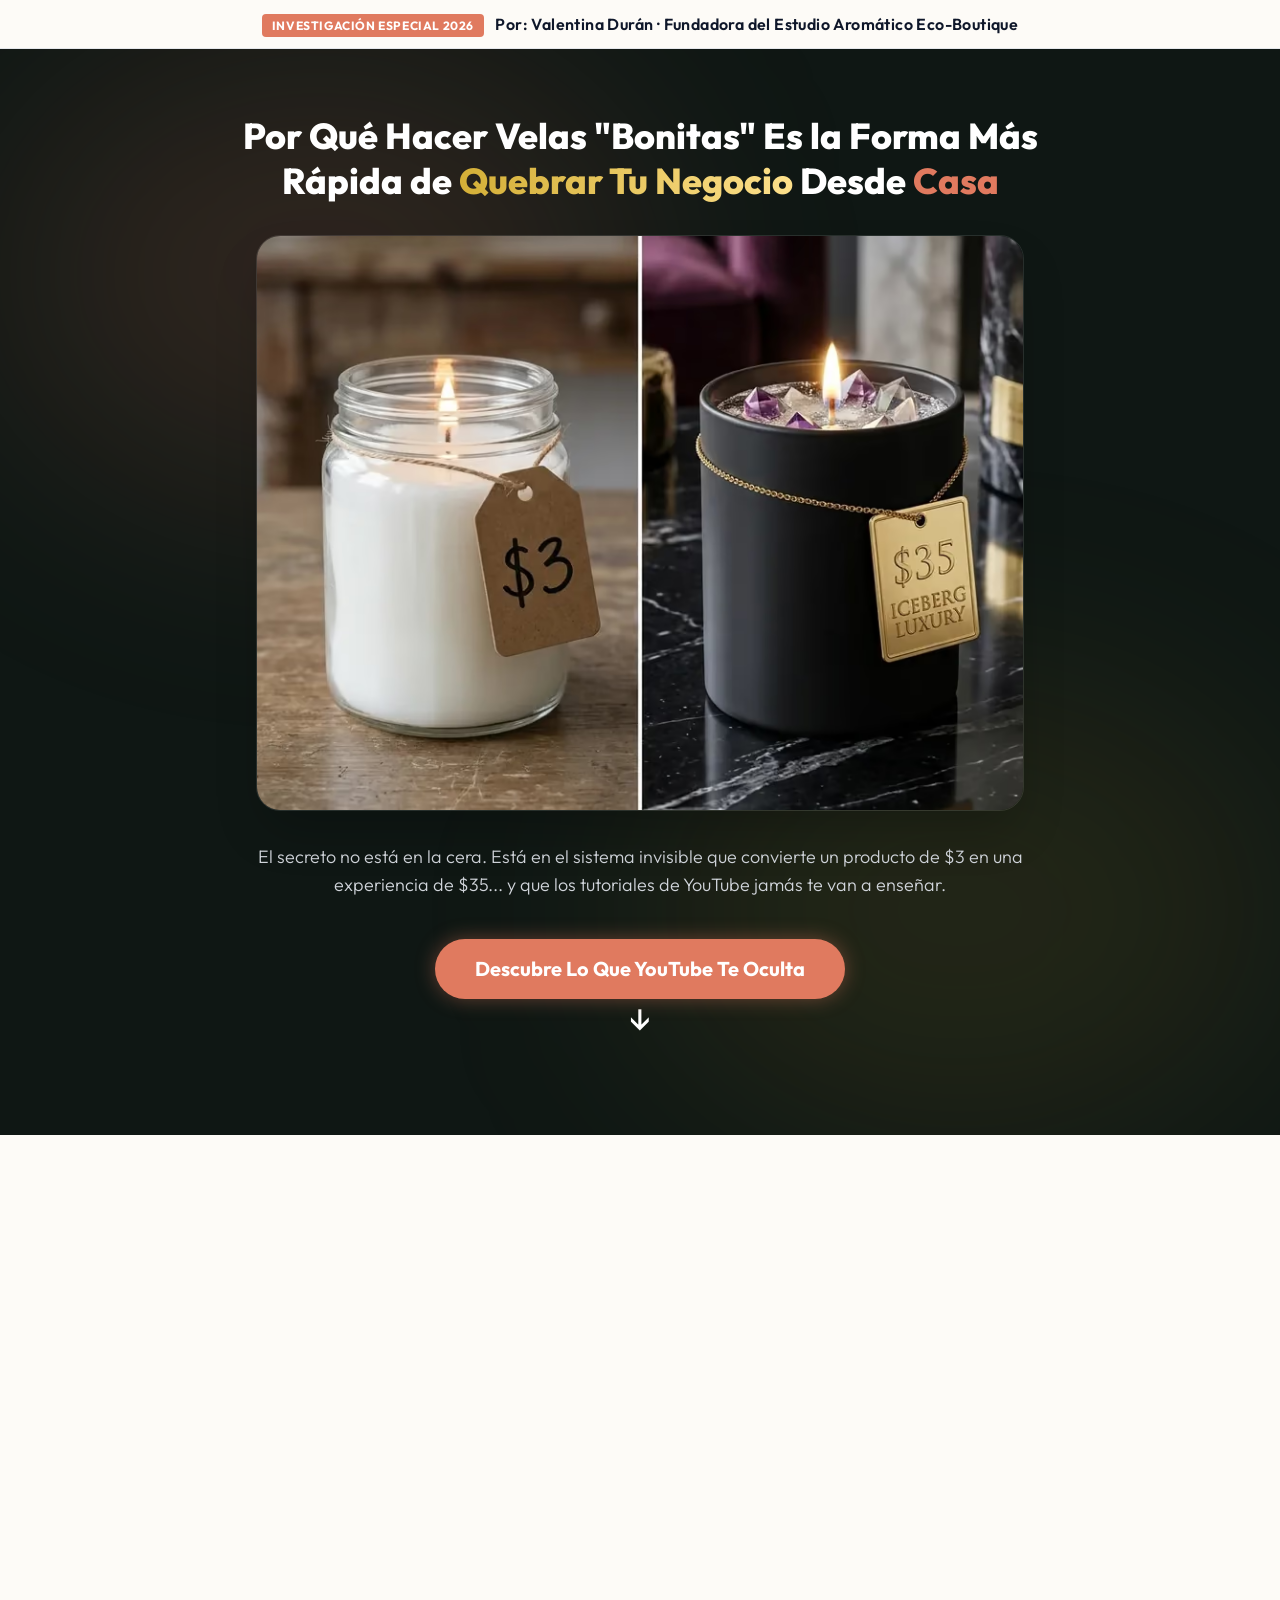
==== index.html @ 8a563148 "feat: optimizaciones de performance y hero AVIF" ====
<!DOCTYPE html>
<html lang="es">
<head>
    <meta charset="UTF-8">
    <meta name="viewport" content="width=device-width, initial-scale=1.0">
    <title>Sistema de Formulación y Marca Guiada™ | Curso de Velas y Jabones Artesanales</title>
    <meta name="description" content="El Sistema Rentable de Velas y Jabones Artesanales. Convierte tu Cocina en un Estudio Aromático Premium en 14 días sin experiencia previa.">
    <!-- 1. Pre-conexión DNS y TLS paralela a servidores de Meta (Reduce latencia 150-300ms) -->
    <link rel="preconnect" href="https://connect.facebook.net">
    <link rel="preconnect" href="https://www.facebook.com">
    <link rel="dns-prefetch" href="https://connect.facebook.net">
    <link rel="dns-prefetch" href="https://www.facebook.com">

    <!-- 2. Preload de la imagen Hero (Prioridad máxima de carga visual) -->
    <link rel="preload" as="image" href="assets/hero_contraste.webp" fetchpriority="high">

    <!-- 3. Meta Pixel Code — Cargado ANTES del CSS para evitar bloqueo de renderizado -->
    <script>
    !function(f,b,e,v,n,t,s)
    {if(f.fbq)return;n=f.fbq=function(){n.callMethod?
    n.callMethod.apply(n,arguments):n.queue.push(arguments)};
    if(!f._fbq)f._fbq=n;n.push=n;n.loaded=!0;n.version='2.0';
    n.queue=[];t=b.createElement(e);t.async=!0;
    t.src=v;s=b.getElementsByTagName(e)[0];
    s.parentNode.insertBefore(t,s)}(window, document,'script',
    'https://connect.facebook.net/en_US/fbevents.js');

    const pixelId = '930472840083242';
    if (pixelId && pixelId !== 'TU_PIXEL_ID') {
        fbq('init', pixelId);
        // Beacon API nativo: registra la visita aunque el usuario cierre la pestaña al instante
        fbq('track', 'PageView', {}, { transport: 'beacon' });
    }
    </script>
    <noscript><img height="1" width="1" style="display:none"
    src="https://www.facebook.com/tr?id=930472840083242&ev=PageView&noscript=1"
    /></noscript>
    <!-- End Meta Pixel Code -->


    <!-- FONT PRELOADS: Rompe la cascada HTML→CSS→Fonts para reducir LCP -->
    <link rel="preload" as="font" type="font/woff2" crossorigin href="assets/fonts/outfit-800-9.woff2">

    <!-- 4. Hoja de estilos (Carga diferida) -->
    <link rel="preload" as="style" href="styles.css" onload="this.onload=null;this.rel='stylesheet'">
    <noscript><link rel="stylesheet" href="styles.css"></noscript>
    

    <style>
        /* CSS CRITICO BÁSICO PARA EL PRIMER VIEWPORT */
        body { margin: 0; font-family: Outfit, sans-serif; background-color: #0f1714; color: #ffffff; line-height: 1.5; overflow-x: hidden; }
        .bg-dark { background-color: #0f1714; }
        .bg-light { background-color: #fdfbf7; }
        .text-slate-900 { color: #0f172a; }
        .bg-accent { background-color: #e07a5f; }
        .text-white { color: #ffffff; }
        .text-center { text-align: center; }
        .font-sans { font-family: Outfit, sans-serif; }
        .text-lg { font-size: 1.125rem; line-height: 1.75rem; }
        .antialiased { -webkit-font-smoothing: antialiased; -moz-osx-font-smoothing: grayscale; }
        .relative { position: relative; }
        .pt-16 { padding-top: 4rem; }
        .pb-24 { padding-bottom: 6rem; }
        .px-4 { padding-left: 1rem; padding-right: 1rem; }
        .overflow-hidden { overflow: hidden; }
        .max-w-4xl { max-width: 56rem; }
        .mx-auto { margin-left: auto; margin-right: auto; }
        .z-10 { z-index: 10; }
        .text-4xl { font-size: 2.25rem; line-height: 2.5rem; }
        .font-extrabold { font-weight: 800; }
        .leading-tight { line-height: 1.25; }
        .mb-8 { margin-bottom: 2rem; }
        .text-gradient { color: transparent; -webkit-background-clip: text; background-clip: text; background-image: linear-gradient(to right, #D4AF37, #FDE08B); }
        .text-accent { color: #e07a5f; }
        main > section:not(:first-of-type) { content-visibility: auto; contain-intrinsic-size: 800px; }
        /* Fin CSS crítico */
        html { scroll-behavior: smooth; }
        .glow-orb { position: absolute; background: rgba(224, 122, 95, 0.15); filter: blur(120px); border-radius: 50%; z-index: 0; width: 50vw; height: 50vh; pointer-events: none; }
        .glass-card { background: rgba(255,255,255,0.08); border: 1px solid rgba(255,255,255,0.1); border-radius: 1.5rem; box-shadow: 0 25px 50px -12px rgba(0, 0, 0, 0.5); }
        .text-gradient { color: transparent; -webkit-background-clip: text; background-clip: text; background-image: linear-gradient(to right, #D4AF37, #FDE08B); }
        .highlight-marker { background: rgba(224, 122, 95, 0.15); color: #E07A5F; padding: 0 0.4rem; border-radius: 0.125rem; font-weight: 600; }
        
        .guarantee-seal {
            width: 140px; height: 140px; background: #0F1714; border: 3px solid #D4AF37; border-radius: 50%;
            display: flex; flex-direction: column; align-items: center; justify-content: center; text-align: center;
            position: relative; box-shadow: 0 0 25px rgba(212, 175, 55, 0.2); margin: 0 auto;
        }
        .guarantee-seal::before {
            content: ''; position: absolute; top: 6px; left: 6px; right: 6px; bottom: 6px;
            border: 1px dashed rgba(212, 175, 55, 0.7); border-radius: 50%;
        }
        .guarantee-seal .days { font-size: 2.5rem; font-weight: 800; color: #D4AF37; line-height: 1; margin-top: 5px; }
        .guarantee-seal .text { font-size: 0.65rem; font-weight: 700; color: #FDE08B; text-transform: uppercase; letter-spacing: 1px; margin-top: 4px; padding: 0 10px; }

        .accordion-content { transition: max-height 0.3s ease-in-out, padding 0.3s ease-in-out; max-height: 0; overflow: hidden; padding-top: 0; padding-bottom: 0; }
        .accordion-content.open { max-height: 400px; padding-top: 1rem; padding-bottom: 1rem; }
        .accordion-btn svg { transition: transform 0.3s ease; }
        .accordion-btn.open svg { transform: rotate(180deg); }

        /* WCAG AA Fix: text-accent en fondos claros → versión oscura para contraste 4.5:1+ */
        .bg-light .text-accent,
        section.bg-light .text-accent,
        .bg-light h2.text-accent,
        .bg-light h3 .text-accent,
        .bg-light p .text-accent,
        .bg-light span.text-accent { color: #9B3E22 !important; }
        /* highlight-marker en bg-light también */
        .bg-light .highlight-marker { background: rgba(155, 62, 34, 0.12); color: #7A3018; }
    </style>
</head>
<!-- 
HIPÓTESIS ASUMIDAS (CÓDIGOS REPTILIANOS):
1. LIBERTAD: Escapar de la rutina y ser dueña de tu tiempo.
2. CONTROL: Dominar una habilidad comprobada sin perder dinero.
3. RECONOCIMIENTO: Crear un producto premium digno de admirar.
-->
<body class="font-sans text-lg md:text-xl antialiased bg-dark text-white overflow-x-hidden selection:bg-accent selection:text-white">

    <main id="contenido-principal">

    <!-- BLOQUE 1: PRE-HEADER Y EYEBROW -->
    <div class="bg-light text-slate-900 py-3 px-4 text-center text-sm md:text-base font-semibold tracking-wide border-b border-gray-200">
        <span class="bg-accent text-white px-2.5 py-1 rounded text-xs uppercase font-bold mr-2 tracking-wider">Investigación Especial 2026</span>
        Por: Valentina Durán · Fundadora del Estudio Aromático Eco-Boutique
    </div>

    <!-- BLOQUE 2: TITULAR DE CURIOSIDAD (HERO) -->
    <section class="relative bg-dark pt-16 pb-24 px-4 overflow-hidden">
        <div class="glow-orb top-0 left-0"></div>
        <div class="glow-orb bottom-0 right-0" style="background: rgba(212, 175, 55, 0.1);"></div>
        
        <div class="max-w-4xl mx-auto text-center relative z-10">
            <h1 class="text-4xl md:text-6xl font-extrabold leading-tight mb-8">
                Por Qué Hacer Velas "Bonitas" Es la Forma Más Rápida de <span class="text-gradient">Quebrar Tu Negocio</span> Desde <span class="text-accent">Casa</span>
            </h1>

            <div class="relative max-w-3xl mx-auto rounded-3xl overflow-hidden shadow-2xl border border-white/10 mb-8" style="aspect-ratio: 4/3;">
                <picture>
                    <source srcset="assets/hero_contraste.avif" type="image/avif">
                    <img src="assets/hero_contraste.webp" alt="Contraste entre una vela básica de $3 y una Vela Iceberg premium de $35" class="w-full h-full object-cover" onerror="this.style.display='none'" fetchpriority="high" loading="eager" width="800" height="600">
                </picture>
                <div class="absolute inset-0 bg-gradient-to-t from-dark/20 via-transparent to-transparent"></div>
            </div>
            
            <h2 class="text-lg md:text-2xl text-gray-300 font-light mb-10 max-w-3xl mx-auto leading-relaxed">
                El secreto no está en la cera. Está en el sistema invisible que convierte un producto de $3 en una experiencia de $35... y que los tutoriales de YouTube jamás te van a enseñar.
            </h2>

            <a href="#la-historia" aria-label="Ir a la oferta" class="inline-block bg-accent hover:bg-[#c96c53] text-white font-bold py-4 px-10 rounded-full text-xl shadow-[0_0_20px_rgba(224,122,95,0.4)] transition-all transform hover:scale-105">
                Descubre Lo Que YouTube Te Oculta
            </a>
            
            <div class="animate-bounce text-white/50 text-4xl mt-6 cursor-pointer">
                <a href="#la-historia" aria-label="Sigue leyendo">↓</a>
            </div>
        </div>
    </section>

    <!-- BLOQUE 3: HISTORIA DE EPIFANÍA EN PRIMERA PERSONA (Benson & Brunson) -->
    <section id="la-historia" class="bg-light text-slate-900 py-20 px-4 scroll-mt-20">
        <div class="max-w-3xl mx-auto text-center mb-10">
            <h2 class="text-sm uppercase tracking-widest text-accent font-bold mb-2">Mi Historia</h2>
            <h3 class="text-3xl md:text-4xl font-extrabold text-slate-900 leading-tight">
                ¿Te sientes <span class="text-accent font-black">atrapada en la rutina diaria</span> mientras ves a otras mujeres construir sus propios negocios creativos?
            </h3>
        </div>
        <div class="max-w-3xl mx-auto space-y-6 text-lg md:text-xl leading-relaxed">
            <p>Soy <strong class="text-slate-900">Valentina Durán</strong>. Y hace exactamente dos años, lloré sentada en el piso de mi cocina a las once de la noche.</p>
            <p>Tenía las manos quemadas con cera caliente. El fregadero estaba lleno de frascos pegajosos. Y en la mesa había un desastre de velas hundidas, con cráteres, con la mecha torcida y la fragancia completamente evaporada. Olían a nada. <span class="highlight-marker">Había tirado a la basura más de $350 dólares en materiales</span> siguiendo tutoriales gratuitos que prometían que "cualquiera puede hacerlo en casa".</p>
            <p>Pero lo peor no era el dinero. Lo peor era la vergüenza. Me había pasado semanas publicando en Instagram que iba a lanzar "mi marca de velas artesanales". Mis amigas me preguntaban cuándo podían comprarme. Y yo no tenía absolutamente nada que venderles. <strong class="text-slate-900">Nada que se viera profesional. Nada que me atreviera a ponerle un precio real.</strong></p>
            <p>Y esa noche, mientras limpiaba ese desastre, me pregunté algo que cambió todo: <span class="highlight-marker">¿y si el problema nunca fue mi habilidad para hacer velas... sino que nadie me había enseñado qué hacer DESPUÉS de hacer la vela?</span></p>
            <p>Porque yo sabía derretir cera. Sabía mezclar fragancias. Sabía desmoldar. Pero no tenía ni la menor idea de cómo hacer que un producto de tres dólares <em>pareciera</em> uno de treinta y cinco. No sabía empacar. No sabía fotografiar. No sabía ponerle precio sin sentir culpa. No sabía vender sin rogar.</p>
            <p class="font-semibold text-xl md:text-2xl text-accent">Hoy, desde la misma cocina, manejo mi propio estudio aromático. Controlo mis horarios, mis ingresos y cada centavo entra directo a mi bolsillo. Sin intermediarios. Sin jefes. Sin ferias donde me regatean por diez centavos. Y voy a contarte exactamente cómo lo logré.</p>
        </div>
    </section>

    <!-- BLOQUE 4: EL INVALIDADOR (Destrucción Específica — Schwartz) -->
    <section class="bg-dark py-20 px-4 relative">
        <div class="glow-orb top-1/2 left-1/2 -translate-x-1/2 -translate-y-1/2"></div>
        <div class="max-w-4xl mx-auto relative z-10">
            <div class="text-center mb-12">
                <h2 class="text-sm uppercase tracking-widest text-accent font-bold mb-2">La trampa que aplasta tu sueño emprendedor</h2>
                <h3 class="text-3xl md:text-5xl font-bold">La verdad incómoda sobre el <span class="text-red-500">"Método Incompleto de Ensayo y Error"</span></h3>
            </div>
            
            <div class="grid md:grid-cols-2 gap-10 items-center">
                <div style="aspect-ratio: 1/1; overflow: hidden; border-radius: 1rem;">
                    <img src="assets/pain_eco.webp" alt="Mujer frustrada con materiales de cera baratos" class="w-full h-full object-cover rounded-2xl shadow-xl border border-white/10" onerror="this.style.display='none'" loading="lazy" width="800" height="800">
                </div>
                <div class="space-y-4 text-gray-300 text-lg md:text-xl leading-relaxed">
                    <p>Los tutoriales gratuitos y los cursitos baratos de "haz tu propia vela en casa" te enseñan <strong class="text-white">el 20% más fácil del negocio</strong> (derretir cera, agregar fragancia, desmoldar) y te abandonan completamente en el 80% que realmente importa: <strong class="text-white">el sistema de negocio.</strong></p>
                    <p>Te muestran el proceso de mezcla, pero <span class="highlight-marker">te ocultan deliberadamente la temperatura exacta</span> a la que cada tipo de fragancia se volatiliza, haciéndote perder cera y dinero en cada lote arruinado. Te dicen "¡agrega aceite esencial!" pero jamás te explican que si lo echas por encima de los 65°C, estás literalmente tirando tu inversión al aire.</p>
                    <p>Y lo más peligroso: te hacen creer que el negocio es llevar tus velitas a una feria local y venderlas a $5 compitiendo con el puesto de al lado que las vende a $3. Eso no es un negocio. <strong class="text-white">Eso es un hobby que te cuesta dinero.</strong></p>
                    <p class="font-bold text-white border-l-4 border-accent pl-4">La culpa nunca fue tuya. La culpa es de un sistema roto que te vendió la mitad del mapa y te dejó perdida en la otra mitad. Siempre habrá alguien dispuesto a vender más barato. Esa batalla es una pérdida de tiempo y dinero garantizada.</p>
                </div>
            </div>
        </div>
    </section>

    <!-- BLOQUE 5: REVELACIÓN DEL MECANISMO ÚNICO (NEURO-CONTRASTE DE ALIVIO) -->
    <section class="bg-light text-slate-900 py-20 px-4">
        <div class="max-w-4xl mx-auto">
            <div class="text-center mb-12">
                <h2 class="text-sm uppercase tracking-widest text-accent font-bold mb-2">Por Fin, Tu Salida De La Rutina</h2>
                <h3 class="text-3xl md:text-5xl font-extrabold text-slate-900 leading-tight">
                    El <span class="text-accent font-black">Alivio</span> Que Buscabas: Recupera El Control Con El <span class="text-accent font-black">Sistema de Formulación y Marca Guiada™</span>
                </h3>
            </div>

            <div class="grid md:grid-cols-2 gap-10 items-center flex-row-reverse md:flex-row mb-12">
                <div class="space-y-4 order-2 md:order-1 text-lg md:text-xl leading-relaxed">
                    <p class="font-bold text-xl text-slate-900 border-l-4 border-accent pl-4">
                        Respira profundo: No naciste para ser espectadora de cómo otras mujeres construyen su libertad mientras tú agotas tu vida en la rutina de alguien más.
                    </p>
                    <p>No necesitas arriesgar tus ahorros ni perder meses en frustrante prueba y error dentro de un ecosistema incompleto. Solo necesitas un sistema seguro, predecible y comprobado para tomar el control total de tus ingresos desde la comodidad de tu cocina, sin intermediarios.</p>
                    <p>Te presento el <strong>Sistema de Formulación y Marca Guiada™</strong>. El único método paso a paso que integra lo que el Método Incompleto de Ensayo y Error deliberadamente separa: la creación del producto premium Y la estrategia de venta directa para retener el 100% de tus ganancias.</p>
                </div>
                <div class="order-1 md:order-2" style="aspect-ratio: 1/1; overflow: hidden; border-radius: 1rem;">
                    <img src="assets/solution_eco.webp" alt="Colección de velas y jabones premium" class="w-full h-full object-cover rounded-2xl shadow-xl" onerror="this.style.display='none'" loading="lazy" width="800" height="800">
                </div>
            </div>

            <!-- Bucle Cerrado Diagrama/Cards -->
            <div class="bg-white rounded-3xl p-8 shadow-xl border border-gray-100 mt-12 mb-8">
                <h4 class="text-2xl md:text-3xl font-bold text-center text-slate-900 mb-10">¿Cómo funciona el Sistema de Formulación y Marca Guiada™?</h4>
                <div class="grid md:grid-cols-3 gap-6">
                    <div class="text-center group">
                        <div class="w-16 h-16 mx-auto bg-accent/10 rounded-full flex items-center justify-center mb-4 text-accent group-hover:scale-110 transition-transform">
                            <svg class="w-8 h-8" fill="none" stroke="currentColor" viewBox="0 0 24 24"><path stroke-linecap="round" stroke-linejoin="round" stroke-width="2" d="M19.428 15.428a2 2 0 00-1.022-.547l-2.387-.477a6 6 0 00-3.86.517l-.318.158a6 6 0 01-3.86.517L6.05 15.21a2 2 0 00-1.806.547M8 4h8l-1 1v5.172a2 2 0 00.586 1.414l5 5c1.26 1.26.367 3.414-1.415 3.414H4.828c-1.782 0-2.674-2.154-1.414-3.414l5-5A2 2 0 009 10.172V5L8 4z"></path></svg>
                        </div>
                        <h5 class="font-bold text-slate-900 mb-2">1. Formulación Artesanal</h5>
                        <p class="text-sm md:text-base text-gray-600 leading-relaxed">Creas productos premium (como la Vela Iceberg) a muy bajo costo en tu hogar.</p>
                    </div>
                    <div class="text-center group">
                        <div class="w-16 h-16 mx-auto bg-accent/10 rounded-full flex items-center justify-center mb-4 text-accent group-hover:scale-110 transition-transform">
                            <svg class="w-8 h-8" fill="none" stroke="currentColor" viewBox="0 0 24 24"><path stroke-linecap="round" stroke-linejoin="round" stroke-width="2" d="M20 7l-8-4-8 4m16 0l-8 4m8-4v10l-8 4m0-10L4 7m8 4v10M4 7v10l8 4"></path></svg>
                        </div>
                        <h5 class="font-bold text-slate-900 mb-2">2. Packaging Hipnótico</h5>
                        <p class="text-sm md:text-base text-gray-600 leading-relaxed">Aplicas nuestro ADN Visual para que tu producto luzca como una marca europea.</p>
                    </div>
                    <div class="text-center group">
                        <div class="w-16 h-16 mx-auto bg-accent/10 rounded-full flex items-center justify-center mb-4 text-accent group-hover:scale-110 transition-transform">
                            <svg class="w-8 h-8" fill="none" stroke="currentColor" viewBox="0 0 24 24"><path stroke-linecap="round" stroke-linejoin="round" stroke-width="2" d="M13 10V3L4 14h7v7l9-11h-7z"></path></svg>
                        </div>
                        <h5 class="font-bold text-slate-900 mb-2">3. Venta Directa Social</h5>
                        <p class="text-sm md:text-base text-gray-600 leading-relaxed">Usas Instagram para vender directo al cliente final. Tú controlas todo el proceso y retienes el 100% de la rentabilidad.</p>
                    </div>
                </div>
            </div>
        </div>
    </section>

    <!-- BLOQUE 6: EL PUENTE LÓGICO -->
    <section class="bg-dark text-white py-20 px-4 border-t border-white/5 relative">
        <!-- Glows para darle vida al fondo oscuro -->
        <div class="glow-orb top-20 right-10" style="background: rgba(224, 122, 95, 0.1);"></div>
        <div class="max-w-5xl mx-auto text-center">
            <h2 class="text-3xl md:text-5xl font-bold mb-4">El Mapa Exacto Para Construir Tu <span class="text-gradient">Marca Premium</span> Desde Cero</h2>
            <p class="text-gray-100 text-lg max-w-3xl mx-auto mb-12">No te enseñamos a hacer simples "manualidades". Te entregamos el currículum más exhaustivo del mercado para que domines desde la alquimia de las ceras hasta la estructuración de una Eco-Boutique altamente rentable.</p>
            
            <div class="max-w-3xl mx-auto space-y-4 text-left">
                <!-- Módulo 1 -->
                <details class="group bg-black/20 rounded-xl border border-white/10 hover:border-gold/50 transition-colors overflow-hidden">
                    <summary class="flex justify-between items-center font-bold cursor-pointer list-none p-6 text-lg md:text-xl">
                        <span class="text-gold">FASE 1: DÍAS 1 A 3 - ALQUIMIA BÁSICA</span>
                        <span class="transition group-open:rotate-180 text-gold">
                            <svg fill="none" height="24" stroke="currentColor" stroke-linecap="round" stroke-linejoin="round" stroke-width="2" viewBox="0 0 24 24" width="24"><path d="M6 9l6 6 6-6"></path></svg>
                        </span>
                    </summary>
                    <div class="p-6 pt-0 text-gray-300 text-sm md:text-base border-t border-white/5 mt-2">
                        <ul class="space-y-3 mb-4 mt-4">
                            <li class="flex items-start"><span class="text-accent font-bold mr-3">✓</span> Conoce tus mentores</li>
                            <li class="flex items-start"><span class="text-accent font-bold mr-3">✓</span> Conoce la plataforma</li>
                            <li class="flex items-start"><span class="text-accent font-bold mr-3">✓</span> Cuánto dinero necesito para iniciar</li>
                            <li class="flex items-start"><span class="text-accent font-bold mr-3">✓</span> Lista de proveedores para velas artesanales</li>
                            <li class="flex items-start"><span class="text-accent font-bold mr-3">✓</span> Lista de proveedores para jabones artesanales</li>
                            <li class="flex items-start"><span class="text-accent font-bold mr-3">✓</span> Comunidad de apoyo</li>
                        </ul>
                        <div class="p-4 bg-accent/10 border-l-4 border-accent rounded text-gray-200 text-sm">
                            <strong class="text-accent">Nota:</strong> Las clases de proveedores (en Video), cuentan también con entregables en PDF. (Adicionalmente se brinda la lista de materiales)
                        </div>
                    </div>
                </details>
                
                <!-- Módulo 2 -->
                <details class="group bg-black/20 rounded-xl border border-white/10 hover:border-gold/50 transition-colors overflow-hidden">
                    <summary class="flex justify-between items-center font-bold cursor-pointer list-none p-6 text-lg md:text-xl">
                        <span class="text-gold">FASE 2: DÍAS 4 A 6 - FORMULACIÓN EXACTA</span>
                        <span class="transition group-open:rotate-180 text-gold">
                            <svg fill="none" height="24" stroke="currentColor" stroke-linecap="round" stroke-linejoin="round" stroke-width="2" viewBox="0 0 24 24" width="24"><path d="M6 9l6 6 6-6"></path></svg>
                        </span>
                    </summary>
                    <div class="p-6 pt-0 text-gray-300 text-sm md:text-base border-t border-white/5 mt-2">
                        <ul class="space-y-3 mb-4 mt-4">
                            <li class="flex items-start"><span class="text-accent font-bold mr-3">✓</span> Términos comunes</li>
                            <li class="flex items-start"><span class="text-accent font-bold mr-3">✓</span> Tipos de ceras (vegetales, animales, minerales)</li>
                            <li class="flex items-start"><span class="text-accent font-bold mr-3">✓</span> Aceite Vs fragancias</li>
                            <li class="flex items-start"><span class="text-accent font-bold mr-3">✓</span> Colorantes</li>
                            <li class="flex items-start"><span class="text-accent font-bold mr-3">✓</span> Mezcla de ceras</li>
                            <li class="flex items-start"><span class="text-accent font-bold mr-3">✓</span> Aprende de pabilos</li>
                            <li class="flex items-start"><span class="text-accent font-bold mr-3">✓</span> Densidad de la cera Vs agua</li>
                            <li class="flex items-start"><span class="text-accent font-bold mr-3">✓</span> Tu primera vela (primer proyecto)</li>
                        </ul>
                        <div class="p-4 bg-accent/10 border-l-4 border-accent rounded text-gray-200 text-sm">
                            <strong class="text-accent">Nota:</strong> Aparte de las clases (en Video), cuenta también con entregables en PDF.
                        </div>
                    </div>
                </details>

                <!-- Módulo 3 -->
                <details class="group bg-black/20 rounded-xl border border-white/10 hover:border-gold/50 transition-colors overflow-hidden">
                    <summary class="flex justify-between items-center font-bold cursor-pointer list-none p-6 text-lg md:text-xl">
                        <span class="text-gold">FASE 3: DÍAS 7 A 9 - CREACIÓN DE CATÁLOGO</span>
                        <span class="transition group-open:rotate-180 text-gold">
                            <svg fill="none" height="24" stroke="currentColor" stroke-linecap="round" stroke-linejoin="round" stroke-width="2" viewBox="0 0 24 24" width="24"><path d="M6 9l6 6 6-6"></path></svg>
                        </span>
                    </summary>
                    <div class="p-6 pt-0 text-gray-300 text-sm md:text-base border-t border-white/5 mt-2">
                        <ul class="space-y-3 mt-4">
                            <li class="flex items-start"><span class="text-accent font-bold mr-3">✓</span> Bubble pastel</li>
                            <li class="flex items-start"><span class="text-accent font-bold mr-3">✓</span> Figuras aromáticas</li>
                            <li class="flex items-start"><span class="text-accent font-bold mr-3">✓</span> Marmoleada en molde de silicona</li>
                            <li class="flex items-start"><span class="text-accent font-bold mr-3">✓</span> Vela Hidratante para tu piel</li>
                            <li class="flex items-start"><span class="text-accent font-bold mr-3">✓</span> Endurecedor natural</li>
                            <li class="flex items-start"><span class="text-accent font-bold mr-3">✓</span> Velón básico en parafina china</li>
                            <li class="flex items-start"><span class="text-accent font-bold mr-3">✓</span> Cera micro perlada</li>
                            <li class="flex items-start"><span class="text-accent font-bold mr-3">✓</span> Limpieza de utensilios</li>
                            <li class="flex items-start"><span class="text-accent font-bold mr-3">✓</span> Vela en Gel en molde</li>
                        </ul>
                    </div>
                </details>

                <!-- Módulo 4 -->
                <details class="group bg-black/20 rounded-xl border border-white/10 hover:border-gold/50 transition-colors overflow-hidden">
                    <summary class="flex justify-between items-center font-bold cursor-pointer list-none p-6 text-lg md:text-xl">
                        <span class="text-gold">FASE 4: DÍAS 10 A 11 - TÉCNICAS PREMIUM</span>
                        <span class="transition group-open:rotate-180 text-gold">
                            <svg fill="none" height="24" stroke="currentColor" stroke-linecap="round" stroke-linejoin="round" stroke-width="2" viewBox="0 0 24 24" width="24"><path d="M6 9l6 6 6-6"></path></svg>
                        </span>
                    </summary>
                    <div class="p-6 pt-0 text-gray-300 text-sm md:text-base border-t border-white/5 mt-2">
                        <ul class="space-y-3 mt-4 grid md:grid-cols-2 gap-x-4">
                            <li class="flex items-start"><span class="text-accent font-bold mr-3">✓</span> Pergamino</li>
                            <li class="flex items-start"><span class="text-accent font-bold mr-3">✓</span> Revelación de Genero</li>
                            <li class="flex items-start"><span class="text-accent font-bold mr-3">✓</span> Souvenir</li>
                            <li class="flex items-start"><span class="text-accent font-bold mr-3">✓</span> Vela Sorpresa</li>
                            <li class="flex items-start"><span class="text-accent font-bold mr-3">✓</span> Cera Micro perlada + Agua</li>
                            <li class="flex items-start"><span class="text-accent font-bold mr-3">✓</span> Cera Micro perlada en Capas</li>
                            <li class="flex items-start"><span class="text-accent font-bold mr-3">✓</span> Coronita en botella</li>
                            <li class="flex items-start"><span class="text-accent font-bold mr-3">✓</span> Intencionales (Pasión y protección)</li>
                            <li class="flex items-start"><span class="text-accent font-bold mr-3">✓</span> Técnica a 45 grados</li>
                            <li class="flex items-start"><span class="text-accent font-bold mr-3">✓</span> Vela Efecto Horneable</li>
                            <li class="flex items-start"><span class="text-accent font-bold mr-3">✓</span> Vela Efecto Porcelana - Barnizada</li>
                            <li class="flex items-start"><span class="text-accent font-bold mr-3">✓</span> Waxmelt Cuchariable</li>
                            <li class="flex items-start"><span class="text-accent font-bold mr-3">✓</span> Waxmelt Sgueezable o exprimible</li>
                        </ul>
                    </div>
                </details>

                <!-- Módulo 5 -->
                <details class="group bg-black/20 rounded-xl border border-white/10 hover:border-gold/50 transition-colors overflow-hidden">
                    <summary class="flex justify-between items-center font-bold cursor-pointer list-none p-6 text-lg md:text-xl">
                        <span class="text-gold">FASE 5: DÍAS 12 A 13 - ACABADOS DE LUJO</span>
                        <span class="transition group-open:rotate-180 text-gold">
                            <svg fill="none" height="24" stroke="currentColor" stroke-linecap="round" stroke-linejoin="round" stroke-width="2" viewBox="0 0 24 24" width="24"><path d="M6 9l6 6 6-6"></path></svg>
                        </span>
                    </summary>
                    <div class="p-6 pt-0 text-gray-300 text-sm md:text-base border-t border-white/5 mt-2">
                        <ul class="space-y-3 mt-4 grid md:grid-cols-2 gap-x-4">
                            <li class="flex items-start"><span class="text-accent font-bold mr-3">✓</span> Ponquesito</li>
                            <li class="flex items-start"><span class="text-accent font-bold mr-3">✓</span> Iceberg</li>
                            <li class="flex items-start"><span class="text-accent font-bold mr-3">✓</span> Glitter</li>
                            <li class="flex items-start"><span class="text-accent font-bold mr-3">✓</span> Capuchino</li>
                            <li class="flex items-start"><span class="text-accent font-bold mr-3">✓</span> Suculentas</li>
                            <li class="flex items-start"><span class="text-accent font-bold mr-3">✓</span> Sandia</li>
                            <li class="flex items-start"><span class="text-accent font-bold mr-3">✓</span> Feliz cumpleaños - Confeti</li>
                            <li class="flex items-start"><span class="text-accent font-bold mr-3">✓</span> Cheesecake</li>
                            <li class="flex items-start"><span class="text-accent font-bold mr-3">✓</span> Ice latte</li>
                            <li class="flex items-start"><span class="text-accent font-bold mr-3">✓</span> Pop Corns</li>
                            <li class="flex items-start"><span class="text-accent font-bold mr-3">✓</span> Proyecto decorativos en yeso "Alabastro"</li>
                            <li class="flex items-start"><span class="text-accent font-bold mr-3">✓</span> Bouquet de ramos</li>
                            <li class="flex items-start"><span class="text-accent font-bold mr-3">✓</span> Vela tipo Cuarzo</li>
                        </ul>
                    </div>
                </details>

                <!-- Módulo 6 -->
                <details class="group bg-black/20 rounded-xl border border-white/10 hover:border-gold/50 transition-colors overflow-hidden">
                    <summary class="flex justify-between items-center font-bold cursor-pointer list-none p-6 text-lg md:text-xl">
                        <span class="text-gold">FASE 6: DÍA 14 - MODELADO Y LANZAMIENTO</span>
                        <span class="transition group-open:rotate-180 text-gold">
                            <svg fill="none" height="24" stroke="currentColor" stroke-linecap="round" stroke-linejoin="round" stroke-width="2" viewBox="0 0 24 24" width="24"><path d="M6 9l6 6 6-6"></path></svg>
                        </span>
                    </summary>
                    <div class="p-6 pt-0 text-gray-300 text-sm md:text-base border-t border-white/5 mt-2">
                        <ul class="space-y-3 mt-4">
                            <li class="flex items-start"><span class="text-accent font-bold mr-3">✓</span> Teoría para moldes en silicona</li>
                            <li class="flex items-start"><span class="text-accent font-bold mr-3">✓</span> Materiales para tus moldes</li>
                            <li class="flex items-start"><span class="text-accent font-bold mr-3">✓</span> Proceso de elaboración</li>
                            <li class="flex items-start"><span class="text-accent font-bold mr-3">✓</span> Desmoldado del molde</li>
                            <li class="flex items-start"><span class="text-accent font-bold mr-3">✓</span> Pulido y Final</li>
                        </ul>
                    </div>
                </details>

                <!-- FUTUROS MÓDULOS SE INSERTARÁN AQUÍ -->
            </div>
        </div>
    </section>

    <!-- BLOQUE 6.5: GALERÍA DE CREACIONES Y TÉCNICAS (6 TIPOS DE VELAS) -->
    <section class="bg-dark py-20 px-4 relative overflow-hidden">
        <div class="glow-orb top-1/3 left-1/4"></div>
        <div class="glow-orb bottom-1/4 right-1/4" style="background: rgba(212, 175, 55, 0.12);"></div>

        <div class="max-w-6xl mx-auto relative z-10">
            <div class="text-center mb-16">
                <h2 class="text-sm uppercase tracking-widest text-accent font-bold mb-2">Catálogo de Habilidades</h2>
                <h3 class="text-3xl md:text-5xl font-bold">Una Muestra De Las Técnicas Premium Que <span class="text-gradient">Dominarás</span></h3>
                <p class="text-gray-300 text-lg mt-4 max-w-2xl mx-auto">Estas son solo 6 de las decenas de creaciones artesanales de alto impacto visual y sensorial que aprenderás, diseñadas específicamente para venderse a precios premium en redes sociales.</p>
            </div>

            <div class="grid md:grid-cols-2 lg:grid-cols-3 gap-8">
                <!-- Vela 1: Iceberg -->
                <div class="glass-card overflow-hidden group hover:border-gold/50 transition-all duration-300 transform hover:-translate-y-2">
                    <div class="relative h-64 overflow-hidden">
                        <img src="assets/vela_iceberg.webp" alt="Vela Iceberg en Gel" class="w-full h-full object-cover group-hover:scale-110 transition-transform duration-500" onerror="this.style.display='none'" loading="lazy" width="400" height="400">
                        <div class="absolute inset-0 bg-gradient-to-t from-dark via-dark/30 to-transparent"></div>
                        <div class="absolute top-3 right-3 bg-accent/90 text-white text-xs font-bold px-3 py-1 rounded-full uppercase tracking-wider">Técnica Gel</div>
                    </div>
                    <div class="p-6">
                        <h4 class="text-2xl font-bold text-white mb-2">Vela Iceberg Luminosa</h4>
                        <p class="text-base md:text-lg text-gray-300 leading-relaxed">Formulación translúcida en cera gel con inclusiones geométricas cristalinas que refractan la luz de forma espectacular.</p>
                    </div>
                </div>

                <!-- Vela 2: Marmolizada -->
                <div class="glass-card overflow-hidden group hover:border-gold/50 transition-all duration-300 transform hover:-translate-y-2">
                    <div class="relative h-64 overflow-hidden">
                        <img src="assets/vela_marmolizada.webp" alt="Vela Marmolizada Premium" class="w-full h-full object-cover group-hover:scale-110 transition-transform duration-500" onerror="this.style.display='none'" loading="lazy" width="400" height="400">
                        <div class="absolute inset-0 bg-gradient-to-t from-dark via-dark/30 to-transparent"></div>
                        <div class="absolute top-3 right-3 bg-gold/90 text-slate-900 text-xs font-bold px-3 py-1 rounded-full uppercase tracking-wider">Acabado Lujo</div>
                    </div>
                    <div class="p-6">
                        <h4 class="text-2xl font-bold text-white mb-2">Vela Marmolizada</h4>
                        <p class="text-base md:text-lg text-gray-300 leading-relaxed">Técnica de veteado orgánico simulando piedra de mármol pulida con pigmentos naturales de alta fijación.</p>
                    </div>
                </div>

                <!-- Vela 3: Suculenta -->
                <div class="glass-card overflow-hidden group hover:border-gold/50 transition-all duration-300 transform hover:-translate-y-2">
                    <div class="relative h-64 overflow-hidden">
                        <img src="assets/vela_suculenta.webp" alt="Vela Suculenta Botánica" class="w-full h-full object-cover group-hover:scale-110 transition-transform duration-500" onerror="this.style.display='none'" loading="lazy" width="400" height="400">
                        <div class="absolute inset-0 bg-gradient-to-t from-dark via-dark/30 to-transparent"></div>
                        <div class="absolute top-3 right-3 bg-emerald-600/90 text-white text-xs font-bold px-3 py-1 rounded-full uppercase tracking-wider">Hiper-Realista</div>
                    </div>
                    <div class="p-6">
                        <h4 class="text-2xl font-bold text-white mb-2">Vela Suculenta Botánica</h4>
                        <p class="text-base md:text-lg text-gray-300 leading-relaxed">Modelado tridimensional de vegetación botánica en cera de soja eco-friendly con matices florales y aromas herbales.</p>
                    </div>
                </div>

                <!-- Vela 4: Repostería -->
                <div class="glass-card overflow-hidden group hover:border-gold/50 transition-all duration-300 transform hover:-translate-y-2">
                    <div class="relative h-64 overflow-hidden">
                        <img src="assets/vela_reposteria.webp" alt="Vela Estilo Repostería" class="w-full h-full object-cover group-hover:scale-110 transition-transform duration-500" onerror="this.style.display='none'" loading="lazy" width="400" height="400">
                        <div class="absolute inset-0 bg-gradient-to-t from-dark via-dark/30 to-transparent"></div>
                        <div class="absolute top-3 right-3 bg-pink-600/90 text-white text-xs font-bold px-3 py-1 rounded-full uppercase tracking-wider">Viral TikTok</div>
                    </div>
                    <div class="p-6">
                        <h4 class="text-2xl font-bold text-white mb-2">Vela Estilo Repostería</h4>
                        <p class="text-base md:text-lg text-gray-300 leading-relaxed">Efecto crema batida y coberturas decorativas irresistibles que llaman la atención de inmediato en feeds y reels.</p>
                    </div>
                </div>

                <!-- Vela 5: Microperlada -->
                <div class="glass-card overflow-hidden group hover:border-gold/50 transition-all duration-300 transform hover:-translate-y-2">
                    <div class="relative h-64 overflow-hidden">
                        <img src="assets/vela_microperlada.webp" alt="Vela Microperlada" class="w-full h-full object-cover group-hover:scale-110 transition-transform duration-500" onerror="this.style.display='none'" loading="lazy" width="400" height="400">
                        <div class="absolute inset-0 bg-gradient-to-t from-dark via-dark/30 to-transparent"></div>
                        <div class="absolute top-3 right-3 bg-purple-600/90 text-white text-xs font-bold px-3 py-1 rounded-full uppercase tracking-wider">Textura Fina</div>
                    </div>
                    <div class="p-6">
                        <h4 class="text-2xl font-bold text-white mb-2">Vela Cera Microperlada</h4>
                        <p class="text-base md:text-lg text-gray-300 leading-relaxed">Cera granulada de combustión ultralenta y quemado parejo, ideal para recipientes cilíndricos y centros de mesa.</p>
                    </div>
                </div>

                <!-- Vela 6: Capuchino -->
                <div class="glass-card overflow-hidden group hover:border-gold/50 transition-all duration-300 transform hover:-translate-y-2">
                    <div class="relative h-64 overflow-hidden">
                        <img src="assets/vela_capuchino.webp" alt="Vela Estilo Capuchino" class="w-full h-full object-cover group-hover:scale-110 transition-transform duration-500" onerror="this.style.display='none'" loading="lazy" width="400" height="400">
                        <div class="absolute inset-0 bg-gradient-to-t from-dark via-dark/30 to-transparent"></div>
                        <div class="absolute top-3 right-3 bg-amber-700/90 text-white text-xs font-bold px-3 py-1 rounded-full uppercase tracking-wider">Aroma Café</div>
                    </div>
                    <div class="p-6">
                        <h4 class="text-2xl font-bold text-white mb-2">Vela Cremosa Capuchino</h4>
                        <p class="text-base md:text-lg text-gray-300 leading-relaxed">Aroma cálido y envolvente, con un diseño hiper-realista que imita el café cremoso, perfecto para ambientar y deleitar los sentidos.</p>
                    </div>
                </div>
            </div>
        </div>
    </section>

    <!-- BLOQUE 7: OFERTA IRRESISTIBLE & BLOQUE 8: BONOS -->
    <section id="oferta" class="bg-dark pt-4 pb-20 px-4 relative">
        <div class="glow-orb top-0 right-0"></div>
        <div class="glow-orb bottom-0 left-0"></div>

        <div class="max-w-4xl mx-auto relative z-10">
            <div class="text-center mb-4 mt-0">
                <h2 class="text-3xl md:text-5xl font-bold mb-4">La infraestructura completa, <span class="text-gradient">en tus manos hoy</span></h2>
                <p class="text-gray-300 text-lg mb-0 relative z-20">Con el Sistema de Formulación y Marca Guiada™ obtendrás acceso de por vida a las actualizaciones, <strong>Soporte VIP de tutores por 12 meses</strong> y, solo por hoy, <strong>te llevas 2 programas (Velas + Jabones) por el precio de uno.</strong></p>
                <img src="assets/mockup_velas_artesanales.webp" alt="Mockup Velas Artesanales" class="w-full max-w-2xl mx-auto my-6 drop-shadow-2xl hover:scale-105 transition-transform duration-500 relative z-0" onerror="this.style.display='none'" loading="lazy" width="800" height="410">
                
                <div class="text-gray-400 relative z-20">Valor Normal: <span class="line-through text-red-500 font-bold ml-1">$97 USD</span></div>
            </div>

            <div class="text-center mb-10 relative z-20">
                <h3 class="text-xl md:text-2xl font-bold text-gold flex flex-col md:flex-row items-center justify-center gap-2">
                    <svg class="w-8 h-8 text-red-500 animate-pulse" fill="none" stroke="currentColor" viewBox="0 0 24 24"><path stroke-linecap="round" stroke-linejoin="round" stroke-width="2" d="M12 9v2m0 4h.01m-6.938 4h13.856c1.54 0 2.502-1.667 1.732-3L13.732 4c-.77-1.333-2.694-1.333-3.464 0L3.34 16c-.77 1.333.192 3 1.732 3z"></path></svg>
                    <span class="text-center">ATENCIÓN: <span class="bg-gradient-to-r from-red-600 to-red-400 bg-clip-text text-transparent">SOLO SI TE INSCRIBES HOY</span> RECIBES ESTOS 3 BONOS PREMIUM GRATIS</span>
                </h3>
                <p class="text-red-400 font-semibold mt-2 text-sm">(Estos bonos desaparecerán a la medianoche)</p>
            </div>

            <div class="grid md:grid-cols-3 gap-6 mb-16">
                <!-- Bono 1 -->
                <div class="glass-card p-6 text-center relative overflow-hidden group">
                    <div class="absolute top-0 right-0 bg-accent text-white text-xs font-bold px-3 py-1 rounded-bl-lg">GRATIS HOY</div>
                    <h4 class="font-bold text-xl mb-4 text-gold">Masterclass Velas Navideñas</h4>
                    <img src="assets/bono_1.webp" alt="Masterclass Velas Navideñas" class="w-full max-w-[220px] mx-auto mb-4 drop-shadow-xl group-hover:scale-105 transition-transform duration-500" onerror="this.style.display='none'" loading="lazy" width="300" height="300">
                    <p class="text-gray-300 text-sm mb-4">Aprende a crear diseños festivos de altísima demanda y asegura ingresos masivos durante la temporada de fin de año.</p>
                    <div class="text-base md:text-lg text-gray-500">Valor: <span class="line-through text-red-500 font-bold">$47 USD</span></div>
                </div>

                <!-- Bono 2 -->
                <div class="glass-card p-6 text-center relative overflow-hidden group">
                    <div class="absolute top-0 right-0 bg-accent text-white text-xs font-bold px-3 py-1 rounded-bl-lg">GRATIS HOY</div>
                    <h4 class="font-bold text-xl mb-4 text-gold">Curso Completo Jabones Artesanales</h4>
                    <img src="assets/bono_2.webp" alt="Curso Completo Jabones Artesanales" class="w-full max-w-[220px] mx-auto mb-4 drop-shadow-xl group-hover:scale-105 transition-transform duration-500" onerror="this.style.display='none'" loading="lazy" width="300" height="300">
                    <p class="text-gray-300 text-sm mb-4">Domina la saponificación en frío y crea jabones de lujo que triplicarán el valor de tus colecciones y canastas de regalo.</p>
                    <div class="text-base md:text-lg text-gray-500">Valor: <span class="line-through text-red-500 font-bold">$67 USD</span></div>
                </div>

                <!-- Bono 3 -->
                <div class="glass-card p-6 text-center relative overflow-hidden group">
                    <div class="absolute top-0 right-0 bg-accent text-white text-xs font-bold px-3 py-1 rounded-bl-lg">GRATIS HOY</div>
                    <h4 class="font-bold text-xl mb-4 text-gold">La Bóveda (Mega-Pack 18 en 1)</h4>
                    <img src="assets/bono_3.webp" alt="La Bóveda del Emprendedor" class="w-full max-w-[220px] mx-auto mb-4 drop-shadow-xl group-hover:scale-105 transition-transform duration-500" onerror="this.style.display='none'" loading="lazy" width="300" height="300">
                    <p class="text-gray-300 text-sm mb-4">18 herramientas invaluables: Directorio de Proveedores, Calculadora de Precios, Plantillas de Instagram y 15 recursos estratégicos más.</p>
                    <div class="text-base md:text-lg text-gray-500">Valor: <span class="line-through text-red-500 font-bold">$147 USD</span></div>
                </div>
            </div>

            <!-- BLOQUE 9: ANCLAJE FINAL Y PRECIO -->
            <div class="bg-light text-slate-900 rounded-3xl p-8 md:p-12 text-center shadow-2xl relative overflow-hidden transform hover:-translate-y-1 transition-transform">
                <div class="absolute -right-10 -top-10 w-40 h-40 bg-accent/20 rounded-full blur-2xl"></div>
                
                <div class="bg-accent/10 border-l-4 border-accent p-4 text-left mb-6 text-sm md:text-base font-medium rounded-r-lg max-w-2xl mx-auto">
                    <strong class="text-accent text-lg">El Costo Real:</strong><br>
                    Crear un negocio rentable en el mundo físico requiere alquilar un local, pagar intermediarios y arriesgar miles de dólares en inventario. Hoy te llevas el plano maestro para construir tu propia marca digitalmente desde casa.
                </div>

                <h3 class="text-2xl font-bold mb-2">Valor Total del Sistema:</h3>
                <div class="text-4xl md:text-5xl font-black text-gray-400 line-through decoration-red-500 mb-6">$358 USD</div>
                
                <!-- Countdown de Urgencia -->
                <div class="inline-block bg-red-50 border border-red-200 text-red-600 font-bold px-5 py-2 rounded-lg mb-6 mt-2 shadow-sm animate-pulse">
                    <span class="mr-2 uppercase text-xs tracking-wider">La oferta 3x1 expira en:</span> 
                    <span id="countdown" class="text-xl tabular-nums">15:00</span>
                </div>
                
                <h3 id="inversion-hoy" class="text-xl font-bold mb-2 scroll-mt-12 md:scroll-mt-20">Tu inversión hoy:</h3>
                <div class="text-6xl md:text-8xl font-black text-accent mb-4 tracking-[0.1em]">$37.50 <span class="text-2xl text-slate-500 tracking-[0.15em]">USD</span></div>
                <p class="text-sm font-semibold text-slate-500 mb-8 uppercase tracking-widest">Un solo pago • Acceso de por vida</p>

                <p class="max-w-xl mx-auto text-slate-600 mb-8 italic">"Por menos de lo que cuesta una cena para dos en un restaurante promedio, obtén la llave maestra para construir un negocio que proteja tu futuro financiero."</p>

                <a href="https://go.hotmart.com/N106877301C?ap=e9cb" aria-label="Comprar en Hotmart" class="block w-full md:w-auto mx-auto max-w-md bg-accent hover:bg-[#c96c53] text-white font-black py-5 px-8 rounded-2xl text-2xl shadow-[0_10px_30px_rgba(224,122,95,0.4)] transition-all transform hover:scale-[1.02]">
                    Sí, Valentina, quiero acceso inmediato por $37.50
                </a>
                
                <div class="mt-4 text-xs font-bold text-slate-400 flex flex-col items-center justify-center gap-3">
                    <div class="flex items-center gap-2">
                        <svg class="w-4 h-4 text-green-500" fill="currentColor" viewBox="0 0 20 20"><path fill-rule="evenodd" d="M5 9V7a5 5 0 0110 0v2a2 2 0 012 2v5a2 2 0 01-2 2H5a2 2 0 01-2-2v-5a2 2 0 012-2zm8-2v2H7V7a3 3 0 016 0z" clip-rule="evenodd"></path></svg>
                        PAGO 100% SEGURO Y CIFRADO
                    </div>
                    <!-- Medios de Pago -->
                    <div class="mt-3 w-full flex justify-center opacity-90 hover:opacity-100 transition-opacity">
                        <img src="assets/paggo-1-2417181.webp" alt="Medios de Pago Seguros" class="h-8 md:h-12 object-contain" onerror="this.style.display='none'" loading="lazy" width="200" height="60">
                    </div>
                </div>
            </div>

            <!-- BLOQUE 10: EL STACK DE VALOR (Resumen Final) -->
            <div class="mt-20 glass-card p-8 md:p-12">
                <h2 class="text-3xl font-bold text-center mb-10"><span class="text-gradient">Esto es todo</span> lo que te llevas hoy:</h2>
                
                <div class="grid md:grid-cols-2 gap-10 items-center">
                    <div class="order-2 md:order-1 space-y-4">
                        <ul class="space-y-4 font-medium text-lg">
                            <li class="flex items-start">
                                <svg class="w-6 h-6 text-accent mr-3 mt-1 flex-shrink-0" fill="none" stroke="currentColor" viewBox="0 0 24 24"><path stroke-linecap="round" stroke-linejoin="round" stroke-width="2" d="M5 13l4 4L19 7"></path></svg>
                                <span>Curso Completo: Sistema de Formulación y Marca Guiada™ (2x1 Velas + Jabones) <span class="text-gray-400 text-sm ml-2">(Valor: $97)</span></span>
                            </li>
                            <li class="flex items-start">
                                <svg class="w-6 h-6 text-accent mr-3 mt-1 flex-shrink-0" fill="none" stroke="currentColor" viewBox="0 0 24 24"><path stroke-linecap="round" stroke-linejoin="round" stroke-width="2" d="M5 13l4 4L19 7"></path></svg>
                                <span>Acompañamiento: Soporte VIP de Tutores por 12 Meses <span class="text-gray-400 text-sm ml-2">(Valor: $197)</span></span>
                            </li>
                            <li class="flex items-start">
                                <svg class="w-6 h-6 text-accent mr-3 mt-1 flex-shrink-0" fill="none" stroke="currentColor" viewBox="0 0 24 24"><path stroke-linecap="round" stroke-linejoin="round" stroke-width="2" d="M5 13l4 4L19 7"></path></svg>
                                <span>Bono 1: Masterclass Velas Navideñas <span class="text-gray-400 text-sm ml-2">(Valor: $47)</span></span>
                            </li>
                            <li class="flex items-start">
                                <svg class="w-6 h-6 text-accent mr-3 mt-1 flex-shrink-0" fill="none" stroke="currentColor" viewBox="0 0 24 24"><path stroke-linecap="round" stroke-linejoin="round" stroke-width="2" d="M5 13l4 4L19 7"></path></svg>
                                <span>Bono 2: Curso Jabones Artesanales <span class="text-gray-400 text-sm ml-2">(Valor: $67)</span></span>
                            </li>
                            <li class="flex items-start">
                                <svg class="w-6 h-6 text-accent mr-3 mt-1 flex-shrink-0" fill="none" stroke="currentColor" viewBox="0 0 24 24"><path stroke-linecap="round" stroke-linejoin="round" stroke-width="2" d="M5 13l4 4L19 7"></path></svg>
                                <span>Bono 3: La Bóveda (Mega-Pack 18 Recursos Exclusivos) <span class="text-gray-400 text-sm ml-2">(Valor: $147)</span></span>
                            </li>
                            <li class="flex items-start">
                                <svg class="w-6 h-6 text-gold mr-3 mt-1 flex-shrink-0" fill="none" stroke="currentColor" viewBox="0 0 24 24"><path stroke-linecap="round" stroke-linejoin="round" stroke-width="2" d="M5 13l4 4L19 7"></path></svg>
                                <span>Acceso de por Vida y Actualizaciones <span class="text-gold text-sm ml-2">(Invaluable)</span></span>
                            </li>
                            <li class="flex items-start">
                                <svg class="w-6 h-6 text-gold mr-3 mt-1 flex-shrink-0" fill="none" stroke="currentColor" viewBox="0 0 24 24"><path stroke-linecap="round" stroke-linejoin="round" stroke-width="2" d="M5 13l4 4L19 7"></path></svg>
                                <span>Garantía Incondicional de 7 Días</span>
                            </li>
                        </ul>
                    </div>
                    <div class="order-1 md:order-2">
                        <img src="assets/mockup_velas_artesanales.webp" alt="Mockup de todo el paquete" class="w-full h-auto drop-shadow-2xl hover:scale-105 transition-transform duration-500" onerror="this.style.display='none'" loading="lazy" width="800" height="410">
                    </div>
                </div>
            </div>
        </div>
    </section>

    <!-- BLOQUE 11: TESTIMONIOS -->
    <section class="py-20 relative" style="background-color:#FDFBF7;">

        <!-- Orbe decorativo fondo -->
        <div class="absolute top-0 right-0 w-80 h-80 rounded-full pointer-events-none" style="background:rgba(224,122,95,0.08); filter:blur(120px);"></div>

        <!-- Encabezado (centrado con padding) -->
        <div class="max-w-6xl mx-auto px-4 mb-12">
            <div class="text-center">
                <p class="text-sm font-semibold uppercase tracking-widest mb-3" style="color:#E07A5F;">⭐ Prueba Social Real</p>
                <h2 class="text-3xl md:text-5xl font-bold text-slate-900">Auditoría de Resultados: <span style="color:#E07A5F;">Casos Reales</span></h2>
                <p class="mt-4 text-lg text-slate-500 max-w-xl mx-auto">Alumnas que empezaron desde cero y ya tienen su propio taller artesanal premium.</p>
            </div>
        </div>

        <!-- ============================================================
             MÓVIL: Carrusel nativo CSS Scroll Snap (sin JS pesado)
             DESKTOP (md+): Grid estático de 3 columnas — oculto en móvil
             ============================================================ -->

        <!-- CARRUSEL MÓVIL: ocupa el ancho completo del viewport, SIN max-w restrictivo -->
        <div class="w-full" style="overflow: hidden;">
            <div class="relative md:hidden" style="padding-bottom: 2rem;">
                <!-- Pista deslizante -->
                <div id="testimonios-slider" class="flex gap-4"
                     style="display: flex; gap: 1rem; overflow-x: auto; padding-bottom: 1rem; padding-left: 1rem; padding-right: 1rem; scroll-snap-type: x mandatory; -webkit-overflow-scrolling: touch; scrollbar-width: none; -ms-overflow-style: none;">

                    <!-- Testimonio 1 -->
                    <div class="flex-shrink-0 bg-white rounded-2xl shadow-sm border overflow-hidden" style="flex-shrink: 0; width: 280px; scroll-snap-align: center; scroll-snap-stop: always; border-color:#E8E4DC;">
                        <img src="assets/testimonio_1.webp" alt="Resultado de alumna - Caso 1"
                             class="w-full h-auto object-contain rounded-xl"
                             loading="lazy" width="400" height="867" style="width: 100%; height: auto; aspect-ratio:400/867;"
                             onerror="this.style.display='none'">
                    </div>
                    <!-- Testimonio 2 -->
                    <div class="flex-shrink-0 bg-white rounded-2xl shadow-sm border overflow-hidden" style="flex-shrink: 0; width: 280px; scroll-snap-align: center; scroll-snap-stop: always; border-color:#E8E4DC;">
                        <img src="assets/testimonio_2.webp" alt="Resultado de alumna - Caso 2"
                             class="w-full h-auto object-contain rounded-xl"
                             loading="lazy" width="400" height="867" style="width: 100%; height: auto; aspect-ratio:400/867;"
                             onerror="this.style.display='none'">
                    </div>
                    <!-- Testimonio 3 -->
                    <div class="flex-shrink-0 bg-white rounded-2xl shadow-sm border overflow-hidden" style="flex-shrink: 0; width: 280px; scroll-snap-align: center; scroll-snap-stop: always; border-color:#E8E4DC;">
                        <img src="assets/testimonio_3.webp" alt="Resultado de alumna - Caso 3"
                             class="w-full h-auto object-contain rounded-xl"
                             loading="lazy" width="400" height="867" style="width: 100%; height: auto; aspect-ratio:400/867;"
                             onerror="this.style.display='none'">
                    </div>
                    <!-- Testimonio 4 -->
                    <div class="flex-shrink-0 bg-white rounded-2xl shadow-sm border overflow-hidden" style="flex-shrink: 0; width: 280px; scroll-snap-align: center; scroll-snap-stop: always; border-color:#E8E4DC;">
                        <img src="assets/testimonio_4.webp" alt="Resultado de alumna - Caso 4"
                             class="w-full h-auto object-contain rounded-xl"
                             loading="lazy" width="400" height="867" style="width: 100%; height: auto; aspect-ratio:400/867;"
                             onerror="this.style.display='none'">
                    </div>
                    <!-- Testimonio 5 -->
                    <div class="flex-shrink-0 bg-white rounded-2xl shadow-sm border overflow-hidden" style="flex-shrink: 0; width: 280px; scroll-snap-align: center; scroll-snap-stop: always; border-color:#E8E4DC;">
                        <img src="assets/testimonio_5.webp" alt="Resultado de alumna - Caso 5"
                             class="w-full h-auto object-contain rounded-xl"
                             loading="lazy" width="400" height="867" style="width: 100%; height: auto; aspect-ratio:400/867;"
                             onerror="this.style.display='none'">
                    </div>
                    <!-- Testimonio 6 -->
                    <div class="flex-shrink-0 bg-white rounded-2xl shadow-sm border overflow-hidden" style="flex-shrink: 0; width: 280px; scroll-snap-align: center; scroll-snap-stop: always; border-color:#E8E4DC;">
                        <img src="assets/testimonio_6.webp" alt="Resultado de alumna - Caso 6"
                             class="w-full h-auto object-contain rounded-xl"
                             loading="lazy" width="400" height="867" style="width: 100%; height: auto; aspect-ratio:400/867;"
                             onerror="this.style.display='none'">
                    </div>
                </div>

                <!-- Indicadores de puntos (paginación visual) -->
                <div id="slider-dots" class="flex justify-center gap-2 mt-4" aria-label="Navegación de testimonios">
                    <button onclick="scrollToSlide(0)" class="slider-dot w-2.5 h-2.5 rounded-full transition-all duration-300" style="background:#E07A5F;" aria-label="Testimonio 1"></button>
                    <button onclick="scrollToSlide(1)" class="slider-dot w-2.5 h-2.5 rounded-full transition-all duration-300" style="background:#D1C9BC;" aria-label="Testimonio 2"></button>
                    <button onclick="scrollToSlide(2)" class="slider-dot w-2.5 h-2.5 rounded-full transition-all duration-300" style="background:#D1C9BC;" aria-label="Testimonio 3"></button>
                    <button onclick="scrollToSlide(3)" class="slider-dot w-2.5 h-2.5 rounded-full transition-all duration-300" style="background:#D1C9BC;" aria-label="Testimonio 4"></button>
                    <button onclick="scrollToSlide(4)" class="slider-dot w-2.5 h-2.5 rounded-full transition-all duration-300" style="background:#D1C9BC;" aria-label="Testimonio 5"></button>
                    <button onclick="scrollToSlide(5)" class="slider-dot w-2.5 h-2.5 rounded-full transition-all duration-300" style="background:#D1C9BC;" aria-label="Testimonio 6"></button>
                </div>
                </div>
            </div>
        </div>

        <!-- GRID DESKTOP: dentro del contenedor centrado (oculto en móvil, visible desde md) -->
        <div class="hidden md:grid md:grid-cols-2 lg:grid-cols-3 gap-6 max-w-6xl mx-auto px-4">
                <!-- Testimonio 1 -->
                <div class="bg-white p-2 rounded-2xl shadow-sm border overflow-hidden group" style="border-color:#E8E4DC;">
                    <img src="assets/testimonio_1.webp" alt="Resultado de alumna - Caso 1"
                         class="w-full h-auto object-contain rounded-xl transition-transform duration-300 group-hover:scale-[1.02]"
                         loading="lazy" width="400" height="867" style="aspect-ratio:400/867;"
                         onerror="this.style.display='none'">
                </div>
                <!-- Testimonio 2 -->
                <div class="bg-white p-2 rounded-2xl shadow-sm border overflow-hidden group" style="border-color:#E8E4DC;">
                    <img src="assets/testimonio_2.webp" alt="Resultado de alumna - Caso 2"
                         class="w-full h-auto object-contain rounded-xl transition-transform duration-300 group-hover:scale-[1.02]"
                         loading="lazy" width="400" height="867" style="aspect-ratio:400/867;"
                         onerror="this.style.display='none'">
                </div>
                <!-- Testimonio 3 -->
                <div class="bg-white p-2 rounded-2xl shadow-sm border overflow-hidden group" style="border-color:#E8E4DC;">
                    <img src="assets/testimonio_3.webp" alt="Resultado de alumna - Caso 3"
                         class="w-full h-auto object-contain rounded-xl transition-transform duration-300 group-hover:scale-[1.02]"
                         loading="lazy" width="400" height="867" style="aspect-ratio:400/867;"
                         onerror="this.style.display='none'">
                </div>
                <!-- Testimonio 4 -->
                <div class="bg-white p-2 rounded-2xl shadow-sm border overflow-hidden group" style="border-color:#E8E4DC;">
                    <img src="assets/testimonio_4.webp" alt="Resultado de alumna - Caso 4"
                         class="w-full h-auto object-contain rounded-xl transition-transform duration-300 group-hover:scale-[1.02]"
                         loading="lazy" width="400" height="867" style="aspect-ratio:400/867;"
                         onerror="this.style.display='none'">
                </div>
                <!-- Testimonio 5 -->
                <div class="bg-white p-2 rounded-2xl shadow-sm border overflow-hidden group" style="border-color:#E8E4DC;">
                    <img src="assets/testimonio_5.webp" alt="Resultado de alumna - Caso 5"
                         class="w-full h-auto object-contain rounded-xl transition-transform duration-300 group-hover:scale-[1.02]"
                         loading="lazy" width="400" height="867" style="aspect-ratio:400/867;"
                         onerror="this.style.display='none'">
                </div>
                <!-- Testimonio 6 -->
                <div class="bg-white p-2 rounded-2xl shadow-sm border overflow-hidden group" style="border-color:#E8E4DC;">
                    <img src="assets/testimonio_6.webp" alt="Resultado de alumna - Caso 6"
                         class="w-full h-auto object-contain rounded-xl transition-transform duration-300 group-hover:scale-[1.02]"
                         loading="lazy" width="400" height="867" style="aspect-ratio:400/867;"
                         onerror="this.style.display='none'">
                </div>
        </div><!-- /grid desktop -->

        <!-- Script del carrusel: Autoplay y Snapping preciso -->
        <script>
        (function() {
            var slider = document.getElementById('testimonios-slider');
            var dots   = document.querySelectorAll('.slider-dot');
            if (!slider) return;

            var currentIndex = 0;
            var totalSlides = dots.length;
            var autoPlayInterval;
            var isInteracting = false;

            // Iniciar Autoplay
            function startAutoPlay() {
                stopAutoPlay();
                autoPlayInterval = setInterval(function() {
                    if(!isInteracting) {
                        currentIndex = (currentIndex + 1) % totalSlides;
                        scrollToSlide(currentIndex);
                    }
                }, 3500); // Salto cada 3.5 segundos
            }

            // Detener Autoplay
            function stopAutoPlay() {
                clearInterval(autoPlayInterval);
            }

            // Navegar a slide por índice
            window.scrollToSlide = function(index) {
                var items = slider.querySelectorAll(':scope > div');
                if (!items[index]) return;
                currentIndex = index;
                slider.scrollTo({ left: items[index].offsetLeft - slider.offsetLeft - 16, behavior: 'smooth' }); // -16px por el padding
            };

            // Pausar si el usuario interactúa
            slider.addEventListener('touchstart', function() { isInteracting = true; stopAutoPlay(); }, {passive: true});
            slider.addEventListener('touchend', function() { isInteracting = false; startAutoPlay(); }, {passive: true});
            slider.addEventListener('mousedown', function() { isInteracting = true; stopAutoPlay(); }, {passive: true});
            slider.addEventListener('mouseup', function() { isInteracting = false; startAutoPlay(); }, {passive: true});

            // Actualizar punto activo al deslizar manual o automático
            slider.addEventListener('scroll', function() {
                var items = slider.querySelectorAll(':scope > div');
                var center = slider.scrollLeft + slider.offsetWidth / 2;
                var closest = 0, minDist = Infinity;
                
                items.forEach(function(item, i) {
                    var dist = Math.abs((item.offsetLeft + item.offsetWidth / 2) - (slider.scrollLeft + slider.offsetWidth / 2));
                    if (dist < minDist) { minDist = dist; closest = i; }
                });
                
                currentIndex = closest;
                dots.forEach(function(dot, i) {
                    dot.style.background = i === closest ? '#E07A5F' : '#D1C9BC';
                    dot.style.transform  = i === closest ? 'scale(1.3)' : 'scale(1)';
                });
            }, { passive: true });

            // Iniciar mediante IntersectionObserver para no afectar CPU en carga
            const sliderObserver = new IntersectionObserver(function(entries, obs) {
                if (entries[0].isIntersecting) {
                    startAutoPlay();
                    obs.disconnect();
                }
            }, { rootMargin: '300px' });
            sliderObserver.observe(slider);
        })();
        </script>

    </section>


    <!-- BLOQUE 12: GARANTÍA & FAQ -->
    <section class="bg-dark py-20 px-4 relative">
        <div class="max-w-3xl mx-auto">
            
            <div class="text-center mb-16">
                <div class="guarantee-seal mb-6">
                    <div class="days">7</div>
                    <div class="text">Días de<br>Garantía</div>
                </div>
                <h2 class="text-3xl font-bold mb-4">Garantía Incondicional de 7 Días</h2>
                <p class="text-gray-300">No tienes absolutamente nada que perder. Entra hoy al Sistema de Formulación y Marca Guiada™. Si en los próximos 7 días descubres que el contenido no es para ti, o si simplemente no te gusta mi tono de voz en los videos, mándame un correo y te devolveré hasta el último centavo. Sin preguntas, sin fricciones. Proteger tu dinero es nuestra prioridad.</p>
            </div>

            <div>
                <h3 class="text-2xl font-bold text-center mb-8 border-b border-white/10 pb-4">Preguntas Frecuentes</h3>
                <div class="space-y-4">
                    <!-- FAQ 1 -->
                    <div class="bg-white/5 border border-white/10 rounded-lg overflow-hidden">
                        <button class="accordion-btn w-full px-6 py-4 text-left font-bold flex justify-between items-center focus:outline-none" onclick="toggleFaq(this)">
                            ¿Es un solo pago o me van a cobrar una mensualidad?
                            <svg class="w-5 h-5 text-accent" fill="none" stroke="currentColor" viewBox="0 0 24 24"><path stroke-linecap="round" stroke-linejoin="round" stroke-width="2" d="M19 9l-7 7-7-7"></path></svg>
                        </button>
                        <div class="accordion-content px-6 text-gray-300 text-sm bg-black/20">
                            Es un pago ÚNICO. Pagas $37.50 USD hoy y tienes acceso de por vida a la plataforma, los bonos y todas las futuras actualizaciones sin costos ocultos.
                        </div>
                    </div>
                    <!-- FAQ 2 -->
                    <div class="bg-white/5 border border-white/10 rounded-lg overflow-hidden">
                        <button class="accordion-btn w-full px-6 py-4 text-left font-bold flex justify-between items-center focus:outline-none" onclick="toggleFaq(this)">
                            Nunca he hecho una vela en mi vida, ¿esto es para mí?
                            <svg class="w-5 h-5 text-accent" fill="none" stroke="currentColor" viewBox="0 0 24 24"><path stroke-linecap="round" stroke-linejoin="round" stroke-width="2" d="M19 9l-7 7-7-7"></path></svg>
                        </button>
                        <div class="accordion-content px-6 text-gray-300 text-sm bg-black/20">
                            Totalmente. El sistema está diseñado desde cero absoluto. Te guiamos paso a paso, desde dónde comprar la cera hasta cómo mezclarla sin errores.
                        </div>
                    </div>
                    <!-- FAQ 3 -->
                    <div class="bg-white/5 border border-white/10 rounded-lg overflow-hidden">
                        <button class="accordion-btn w-full px-6 py-4 text-left font-bold flex justify-between items-center focus:outline-none" onclick="toggleFaq(this)">
                            ¿Necesito mucho dinero para comprar los materiales iniciales?
                            <svg class="w-5 h-5 text-accent" fill="none" stroke="currentColor" viewBox="0 0 24 24"><path stroke-linecap="round" stroke-linejoin="round" stroke-width="2" d="M19 9l-7 7-7-7"></path></svg>
                        </button>
                        <div class="accordion-content px-6 text-gray-300 text-sm bg-black/20">
                            No. Te enseñamos cómo empezar tu producción con una inversión mínima, utilizando herramientas básicas de cocina y escalando a medida que generas tus primeras ventas.
                        </div>
                    </div>
                    <!-- FAQ 4 -->
                    <div class="bg-white/5 border border-white/10 rounded-lg overflow-hidden">
                        <button class="accordion-btn w-full px-6 py-4 text-left font-bold flex justify-between items-center focus:outline-none" onclick="toggleFaq(this)">
                            ¿Desde qué dispositivos puedo ver el curso?
                            <svg class="w-5 h-5 text-accent" fill="none" stroke="currentColor" viewBox="0 0 24 24"><path stroke-linecap="round" stroke-linejoin="round" stroke-width="2" d="M19 9l-7 7-7-7"></path></svg>
                        </button>
                        <div class="accordion-content px-6 text-gray-300 text-sm bg-black/20">
                            Puedes acceder desde tu celular, tablet o computadora, en cualquier momento y desde cualquier parte del mundo. Las clases están siempre disponibles.
                        </div>
                    </div>
                    <!-- FAQ 5 -->
                    <div class="bg-white/5 border border-white/10 rounded-lg overflow-hidden">
                        <button class="accordion-btn w-full px-6 py-4 text-left font-bold flex justify-between items-center focus:outline-none" onclick="toggleFaq(this)">
                            ¿Qué pasa si tengo dudas durante el proceso?
                            <svg class="w-5 h-5 text-accent" fill="none" stroke="currentColor" viewBox="0 0 24 24"><path stroke-linecap="round" stroke-linejoin="round" stroke-width="2" d="M19 9l-7 7-7-7"></path></svg>
                        </button>
                        <div class="accordion-content px-6 text-gray-300 text-sm bg-black/20">
                            Tendrás acceso a nuestra zona de comentarios debajo de cada lección donde resolveremos todas tus dudas para asegurarnos de que avances rápido.
                        </div>
                    </div>
                    <!-- FAQ 6 -->
                    <div class="bg-white/5 border border-white/10 rounded-lg overflow-hidden">
                        <button class="accordion-btn w-full px-6 py-4 text-left font-bold flex justify-between items-center focus:outline-none" onclick="toggleFaq(this)">
                            ¿Cómo se entrega el material después del pago?
                            <svg class="w-5 h-5 text-accent" fill="none" stroke="currentColor" viewBox="0 0 24 24"><path stroke-linecap="round" stroke-linejoin="round" stroke-width="2" d="M19 9l-7 7-7-7"></path></svg>
                        </button>
                        <div class="accordion-content px-6 text-gray-300 text-sm bg-black/20">
                            Al realizar tu pago seguro a través de Hotmart, recibirás inmediatamente un correo electrónico con tu usuario y contraseña para acceder a la plataforma de alumnos en cuestión de segundos.
                        </div>
                    </div>
                </div>
            </div>
            
        </div>
    </section>

    <!-- Footer Simple -->
    <footer class="bg-black py-8 text-center text-gray-500 text-sm border-t border-white/10">
        <p>© 2026 Sistema de Formulación y Marca Guiada™. Todos los derechos reservados.</p>
        <p class="mt-2 text-xs">Este sitio no forma parte de Facebook Inc. No es patrocinado por Facebook.</p>
    </footer>

    <script>
        function toggleFaq(btn) {
            const content = btn.nextElementSibling;
            const isOpen = content.classList.contains('open');
            
            // Close all
            document.querySelectorAll('.accordion-content').forEach(c => c.classList.remove('open'));
            document.querySelectorAll('.accordion-btn').forEach(b => b.classList.remove('open'));
            
            // Open clicked if it was closed
            if (!isOpen) {
                content.classList.add('open');
                btn.classList.add('open');
            }
        }
        
        // Countdown (Reinicia a medianoche local)
        const countdownEl = document.getElementById('countdown');
        if(countdownEl) {
            let countdownInterval;
            function updateCountdown() {
                const now = new Date();
                const midnight = new Date(now);
                midnight.setHours(24, 0, 0, 0);
                
                const diffMs = midnight - now;
                const h = Math.floor(diffMs / (1000 * 60 * 60));
                const m = Math.floor((diffMs % (1000 * 60 * 60)) / (1000 * 60));
                const s = Math.floor((diffMs % (1000 * 60)) / 1000);
                
                countdownEl.innerText = `${h.toString().padStart(2, '0')}:${m.toString().padStart(2, '0')}:${s.toString().padStart(2, '0')}`;
            }
            
            const countdownObserver = new IntersectionObserver((entries, obs) => {
                entries.forEach(entry => {
                    if (entry.isIntersecting) {
                        updateCountdown();
                        countdownInterval = setInterval(updateCountdown, 1000);
                        obs.disconnect();
                    }
                });
            }, { rootMargin: '200px' });
            countdownObserver.observe(countdownEl);
        }

        // ============================================================
        // MOTOR DE RASTREO HOTMART v3.0 — Atribución y Persistencia Avanzada
        // Correcciones: localStorage persistente, recuperación de clic histórico,
        //               ClickCompra (evita doble conteo con CAPI de Hotmart)
        // ============================================================
        (function() {
            const trackingParams = ['fbclid', 'utm_source', 'utm_medium', 'utm_campaign', 'utm_content', 'utm_term', 'src', 'sck'];

            // Helper: leer cookies del navegador
            function getCookieValue(name) {
                var match = document.cookie.match(new RegExp('(^| )' + name + '=([^;]+)'));
                return match ? decodeURIComponent(match[2]) : null;
            }

            // Helper: escribir en ambos almacenamientos (persistencia entre pestañas y cierres de navegador)
            function saveParam(key, val) {
                sessionStorage.setItem(key, val);
                localStorage.setItem(key, val);
            }

            // Helper: leer desde sessionStorage primero, luego localStorage como respaldo
            function loadParam(key) {
                return sessionStorage.getItem(key) || localStorage.getItem(key);
            }

            // PASO 1: Persistencia híbrida — URL tiene prioridad, luego respaldo en localStorage
            const urlParams = new URLSearchParams(window.location.search);
            trackingParams.forEach(function(param) {
                var val = urlParams.get(param) || loadParam('hm_' + param);
                if (val) saveParam('hm_' + param, val);
            });

            // Mapear fbclid → sck si no viene sck explícito (CAPI de Hotmart lo necesita)
            var currentFbclid = loadParam('hm_fbclid');
            if (currentFbclid && !loadParam('hm_sck')) {
                saveParam('hm_sck', currentFbclid);
            }

            // Recuperar fbclid histórico desde la cookie _fbc si la sesión está vacía
            // Caso: usuario vuelve días después sin fbclid en la URL (tráfico directo/recurrente)
            if (!currentFbclid) {
                var fbcCookie = getCookieValue('_fbc');
                if (fbcCookie) {
                    var parts = fbcCookie.split('.');
                    if (parts.length >= 4 && parts[3]) {
                        var recoveredFbclid = parts[3];
                        saveParam('hm_fbclid', recoveredFbclid);
                        saveParam('hm_sck', recoveredFbclid);
                    }
                }
            }

            // Guardar cookies _fbp y _fbc en ambos almacenamientos para Hotmart CAPI
            var fbpVal = getCookieValue('_fbp');
            var fbcVal = getCookieValue('_fbc');
            if (fbpVal) saveParam('hm__fbp', fbpVal);
            if (fbcVal) saveParam('hm__fbc', fbcVal);

            // PASO 2: Configurar todos los enlaces de Hotmart
            function initHotmartLinks() {
                const links = document.querySelectorAll('a[href*="hotmart.com"]');

                links.forEach(function(link) {
                    try {
                        // Inyectar parámetros UTM y de atribución en la URL de Hotmart
                        const url = new URL(link.href);
                        var hasParams = false;

                        trackingParams.forEach(function(param) {
                            var val = loadParam('hm_' + param);
                            if (val) {
                                url.searchParams.set(param, val);
                                hasParams = true;
                            }
                        });

                        // Propagar cookies _fbp y _fbc para mejorar Event Match Quality en CAPI
                        var fbpStored = loadParam('hm__fbp');
                        var fbcStored = loadParam('hm__fbc');
                        if (fbpStored) { url.searchParams.set('_fbp', fbpStored); hasParams = true; }
                        if (fbcStored) { url.searchParams.set('_fbc', fbcStored); hasParams = true; }

                        if (hasParams) link.href = url.toString();

                        // Listener de clic: dispara ClickCompra (evento personalizado)
                        // RAZÓN: Hotmart ya dispara 'InitiateCheckout' en su checkout vía su propio CAPI.
                        // Si también lo disparamos aquí con diferente eventID, Meta cuenta 2 eventos distintos.
                        // Con 'ClickCompra' mantenemos la métrica de InitiateCheckout limpia (solo Hotmart)
                        // y ganamos una métrica intermedia nueva para medir abandonos en la redirección.
                        link.addEventListener('click', function(e) {
                            e.preventDefault();
                            var destination = link.href;

                            if (typeof fbq === 'function') {
                                var eventId = 'cc_' + Date.now() + '_' + Math.random().toString(36).substr(2, 9);
                                saveParam('hm_click_event_id', eventId);

                                fbq('trackCustom', 'ClickCompra',
                                    { value: 37.50, currency: 'USD' },
                                    { transport: 'beacon', eventID: eventId }
                                );
                            }

                            // Redirigir tras 300ms para dar tiempo al beacon de completarse
                            setTimeout(function() {
                                window.location.href = destination;
                            }, 300);

                        }, { once: true }); // once:true = nunca se dispara dos veces

                    } catch (e) {
                        console.error('[Hotmart Tracker v3.0] Error al procesar enlace:', e);
                    }
                });
            }

            // PASO 3: Ejecutar cuando el DOM esté completamente listo
            const runHotmart = function() {
                if (window.requestIdleCallback) {
                    requestIdleCallback(initHotmartLinks);
                } else {
                    setTimeout(initHotmartLinks, 500);
                }
            };

            if (document.readyState === 'loading') {
                document.addEventListener('DOMContentLoaded', runHotmart);
            } else {
                runHotmart();
            }
        })();
    </script>

    <!-- Microsoft Clarity (Cargado en idle para evitar bloqueo LCP/TBT) -->
    <script type="text/javascript">
        window.addEventListener('load', function() {
            var initClarity = function() {
                (function(c,l,a,r,i,t,y){
                    c[a]=c[a]||function(){(c[a].q=c[a].q||[]).push(arguments)};
                    t=l.createElement(r);t.async=1;t.src="https://www.clarity.ms/tag/"+i;
                    y=l.getElementsByTagName(r)[0];y.parentNode.insertBefore(t,y);
                })(window, document, "clarity", "script", "xtqv2x1n95");
            };
            if (window.requestIdleCallback) {
                requestIdleCallback(initClarity, { timeout: 2000 });
            } else {
                setTimeout(initClarity, 1500);
            }
        });
    </script>
    </main><!-- /#contenido-principal -->

</body>
</html>
---- styles.css ----
/* Outfit Self-Hosted - Eliminado bloqueo de Google Fonts */
@font-face {
  font-family: 'Outfit';
  font-style: normal;
  font-weight: 300;
  font-display: swap;
  src: url('assets/fonts/outfit-300-0.woff2') format('woff2');
  unicode-range: U+0100-02BA, U+02BD-02C5, U+02C7-02CC, U+02CE-02D7, U+02DD-02FF, U+0304, U+0308, U+0329, U+1D00-1DBF, U+1E00-1E9F, U+1EF2-1EFF, U+2020, U+20A0-20AB, U+20AD-20C0, U+2113, U+2C60-2C7F, U+A720-A7FF;
}
@font-face {
  font-family: 'Outfit';
  font-style: normal;
  font-weight: 300;
  font-display: swap;
  src: url('assets/fonts/outfit-300-1.woff2') format('woff2');
  unicode-range: U+0000-00FF, U+0131, U+0152-0153, U+02BB-02BC, U+02C6, U+02DA, U+02DC, U+0304, U+0308, U+0329, U+2000-206F, U+20AC, U+2122, U+2191, U+2193, U+2212, U+2215, U+FEFF, U+FFFD;
}
@font-face {
  font-family: 'Outfit';
  font-style: normal;
  font-weight: 400;
  font-display: swap;
  src: url('assets/fonts/outfit-400-2.woff2') format('woff2');
  unicode-range: U+0100-02BA, U+02BD-02C5, U+02C7-02CC, U+02CE-02D7, U+02DD-02FF, U+0304, U+0308, U+0329, U+1D00-1DBF, U+1E00-1E9F, U+1EF2-1EFF, U+2020, U+20A0-20AB, U+20AD-20C0, U+2113, U+2C60-2C7F, U+A720-A7FF;
}
@font-face {
  font-family: 'Outfit';
  font-style: normal;
  font-weight: 400;
  font-display: swap;
  src: url('assets/fonts/outfit-400-3.woff2') format('woff2');
  unicode-range: U+0000-00FF, U+0131, U+0152-0153, U+02BB-02BC, U+02C6, U+02DA, U+02DC, U+0304, U+0308, U+0329, U+2000-206F, U+20AC, U+2122, U+2191, U+2193, U+2212, U+2215, U+FEFF, U+FFFD;
}
@font-face {
  font-family: 'Outfit';
  font-style: normal;
  font-weight: 600;
  font-display: swap;
  src: url('assets/fonts/outfit-600-4.woff2') format('woff2');
  unicode-range: U+0100-02BA, U+02BD-02C5, U+02C7-02CC, U+02CE-02D7, U+02DD-02FF, U+0304, U+0308, U+0329, U+1D00-1DBF, U+1E00-1E9F, U+1EF2-1EFF, U+2020, U+20A0-20AB, U+20AD-20C0, U+2113, U+2C60-2C7F, U+A720-A7FF;
}
@font-face {
  font-family: 'Outfit';
  font-style: normal;
  font-weight: 600;
  font-display: swap;
  src: url('assets/fonts/outfit-600-5.woff2') format('woff2');
  unicode-range: U+0000-00FF, U+0131, U+0152-0153, U+02BB-02BC, U+02C6, U+02DA, U+02DC, U+0304, U+0308, U+0329, U+2000-206F, U+20AC, U+2122, U+2191, U+2193, U+2212, U+2215, U+FEFF, U+FFFD;
}
@font-face {
  font-family: 'Outfit';
  font-style: normal;
  font-weight: 700;
  font-display: swap;
  src: url('assets/fonts/outfit-700-6.woff2') format('woff2');
  unicode-range: U+0100-02BA, U+02BD-02C5, U+02C7-02CC, U+02CE-02D7, U+02DD-02FF, U+0304, U+0308, U+0329, U+1D00-1DBF, U+1E00-1E9F, U+1EF2-1EFF, U+2020, U+20A0-20AB, U+20AD-20C0, U+2113, U+2C60-2C7F, U+A720-A7FF;
}
@font-face {
  font-family: 'Outfit';
  font-style: normal;
  font-weight: 700;
  font-display: swap;
  src: url('assets/fonts/outfit-700-7.woff2') format('woff2');
  unicode-range: U+0000-00FF, U+0131, U+0152-0153, U+02BB-02BC, U+02C6, U+02DA, U+02DC, U+0304, U+0308, U+0329, U+2000-206F, U+20AC, U+2122, U+2191, U+2193, U+2212, U+2215, U+FEFF, U+FFFD;
}
@font-face {
  font-family: 'Outfit';
  font-style: normal;
  font-weight: 800;
  font-display: swap;
  src: url('assets/fonts/outfit-800-8.woff2') format('woff2');
  unicode-range: U+0100-02BA, U+02BD-02C5, U+02C7-02CC, U+02CE-02D7, U+02DD-02FF, U+0304, U+0308, U+0329, U+1D00-1DBF, U+1E00-1E9F, U+1EF2-1EFF, U+2020, U+20A0-20AB, U+20AD-20C0, U+2113, U+2C60-2C7F, U+A720-A7FF;
}
@font-face {
  font-family: 'Outfit';
  font-style: normal;
  font-weight: 800;
  font-display: swap;
  src: url('assets/fonts/outfit-800-9.woff2') format('woff2');
  unicode-range: U+0000-00FF, U+0131, U+0152-0153, U+02BB-02BC, U+02C6, U+02DA, U+02DC, U+0304, U+0308, U+0329, U+2000-206F, U+20AC, U+2122, U+2191, U+2193, U+2212, U+2215, U+FEFF, U+FFFD;
}
*,:after,:before{--tw-border-spacing-x:0;--tw-border-spacing-y:0;--tw-translate-x:0;--tw-translate-y:0;--tw-rotate:0;--tw-skew-x:0;--tw-skew-y:0;--tw-scale-x:1;--tw-scale-y:1;--tw-pan-x: ;--tw-pan-y: ;--tw-pinch-zoom: ;--tw-scroll-snap-strictness:proximity;--tw-gradient-from-position: ;--tw-gradient-via-position: ;--tw-gradient-to-position: ;--tw-ordinal: ;--tw-slashed-zero: ;--tw-numeric-figure: ;--tw-numeric-spacing: ;--tw-numeric-fraction: ;--tw-ring-inset: ;--tw-ring-offset-width:0px;--tw-ring-offset-color:#fff;--tw-ring-color:rgba(59,130,246,.5);--tw-ring-offset-shadow:0 0 #0000;--tw-ring-shadow:0 0 #0000;--tw-shadow:0 0 #0000;--tw-shadow-colored:0 0 #0000;--tw-blur: ;--tw-brightness: ;--tw-contrast: ;--tw-grayscale: ;--tw-hue-rotate: ;--tw-invert: ;--tw-saturate: ;--tw-sepia: ;--tw-drop-shadow: ;--tw-backdrop-blur: ;--tw-backdrop-brightness: ;--tw-backdrop-contrast: ;--tw-backdrop-grayscale: ;--tw-backdrop-hue-rotate: ;--tw-backdrop-invert: ;--tw-backdrop-opacity: ;--tw-backdrop-saturate: ;--tw-backdrop-sepia: ;--tw-contain-size: ;--tw-contain-layout: ;--tw-contain-paint: ;--tw-contain-style: }::backdrop{--tw-border-spacing-x:0;--tw-border-spacing-y:0;--tw-translate-x:0;--tw-translate-y:0;--tw-rotate:0;--tw-skew-x:0;--tw-skew-y:0;--tw-scale-x:1;--tw-scale-y:1;--tw-pan-x: ;--tw-pan-y: ;--tw-pinch-zoom: ;--tw-scroll-snap-strictness:proximity;--tw-gradient-from-position: ;--tw-gradient-via-position: ;--tw-gradient-to-position: ;--tw-ordinal: ;--tw-slashed-zero: ;--tw-numeric-figure: ;--tw-numeric-spacing: ;--tw-numeric-fraction: ;--tw-ring-inset: ;--tw-ring-offset-width:0px;--tw-ring-offset-color:#fff;--tw-ring-color:rgba(59,130,246,.5);--tw-ring-offset-shadow:0 0 #0000;--tw-ring-shadow:0 0 #0000;--tw-shadow:0 0 #0000;--tw-shadow-colored:0 0 #0000;--tw-blur: ;--tw-brightness: ;--tw-contrast: ;--tw-grayscale: ;--tw-hue-rotate: ;--tw-invert: ;--tw-saturate: ;--tw-sepia: ;--tw-drop-shadow: ;--tw-backdrop-blur: ;--tw-backdrop-brightness: ;--tw-backdrop-contrast: ;--tw-backdrop-grayscale: ;--tw-backdrop-hue-rotate: ;--tw-backdrop-invert: ;--tw-backdrop-opacity: ;--tw-backdrop-saturate: ;--tw-backdrop-sepia: ;--tw-contain-size: ;--tw-contain-layout: ;--tw-contain-paint: ;--tw-contain-style: }/*! tailwindcss v3.4.19 | MIT License | https://tailwindcss.com*/*,:after,:before{box-sizing:border-box;border:0 solid #e5e7eb}:after,:before{--tw-content:""}:host,html{line-height:1.5;-webkit-text-size-adjust:100%;-moz-tab-size:4;-o-tab-size:4;tab-size:4;font-family:Outfit,sans-serif;font-feature-settings:normal;font-variation-settings:normal;-webkit-tap-highlight-color:transparent}body{margin:0;line-height:inherit}hr{height:0;color:inherit;border-top-width:1px}abbr:where([title]){-webkit-text-decoration:underline dotted;text-decoration:underline dotted}h1,h2,h3,h4,h5,h6{font-size:inherit;font-weight:inherit}a{color:inherit;text-decoration:inherit}b,strong{font-weight:bolder}code,kbd,pre,samp{font-family:ui-monospace,SFMono-Regular,Menlo,Monaco,Consolas,Liberation Mono,Courier New,monospace;font-feature-settings:normal;font-variation-settings:normal;font-size:1em}small{font-size:80%}sub,sup{font-size:75%;line-height:0;position:relative;vertical-align:baseline}sub{bottom:-.25em}sup{top:-.5em}table{text-indent:0;border-color:inherit;border-collapse:collapse}button,input,optgroup,select,textarea{font-family:inherit;font-feature-settings:inherit;font-variation-settings:inherit;font-size:100%;font-weight:inherit;line-height:inherit;letter-spacing:inherit;color:inherit;margin:0;padding:0}button,select{text-transform:none}button,input:where([type=button]),input:where([type=reset]),input:where([type=submit]){-webkit-appearance:button;background-color:transparent;background-image:none}:-moz-focusring{outline:auto}:-moz-ui-invalid{box-shadow:none}progress{vertical-align:baseline}::-webkit-inner-spin-button,::-webkit-outer-spin-button{height:auto}[type=search]{-webkit-appearance:textfield;outline-offset:-2px}::-webkit-search-decoration{-webkit-appearance:none}::-webkit-file-upload-button{-webkit-appearance:button;font:inherit}summary{display:list-item}blockquote,dd,dl,figure,h1,h2,h3,h4,h5,h6,hr,p,pre{margin:0}fieldset{margin:0}fieldset,legend{padding:0}menu,ol,ul{list-style:none;margin:0;padding:0}dialog{padding:0}textarea{resize:vertical}input::-moz-placeholder,textarea::-moz-placeholder{opacity:1;color:#9ca3af}input::placeholder,textarea::placeholder{opacity:1;color:#9ca3af}[role=button],button{cursor:pointer}:disabled{cursor:default}audio,canvas,embed,iframe,img,object,svg,video{display:block;vertical-align:middle}img,video{max-width:100%;height:auto}[hidden]:where(:not([hidden=until-found])){display:none}.container{width:100%}@media (min-width:640px){.container{max-width:640px}}@media (min-width:768px){.container{max-width:768px}}@media (min-width:1024px){.container{max-width:1024px}}@media (min-width:1280px){.container{max-width:1280px}}@media (min-width:1536px){.container{max-width:1536px}}.absolute{position:absolute}.relative{position:relative}.inset-0{inset:0}.-right-10{right:-2.5rem}.-top-10{top:-2.5rem}.bottom-0{bottom:0}.bottom-1\/4{bottom:25%}.left-0{left:0}.left-1\/2{left:50%}.left-1\/4{left:25%}.right-0{right:0}.right-1\/4{right:25%}.right-3{right:.75rem}.top-0{top:0}.top-1\/2{top:50%}.top-1\/3{top:33.333333%}.top-3{top:.75rem}.z-0{z-index:0}.z-10{z-index:10}.z-20{z-index:20}.order-1{order:1}.order-2{order:2}.mx-auto{margin-left:auto;margin-right:auto}.my-6{margin-top:1.5rem;margin-bottom:1.5rem}.mb-0{margin-bottom:0}.mb-1{margin-bottom:.25rem}.mb-10{margin-bottom:2.5rem}.mb-12{margin-bottom:3rem}.mb-16{margin-bottom:4rem}.mb-2{margin-bottom:.5rem}.mb-3{margin-bottom:.75rem}.mb-4{margin-bottom:1rem}.mb-6{margin-bottom:1.5rem}.mb-8{margin-bottom:2rem}.ml-1{margin-left:.25rem}.ml-2{margin-left:.5rem}.mr-2{margin-right:.5rem}.mr-3{margin-right:.75rem}.mt-0{margin-top:0}.mt-1{margin-top:.25rem}.mt-2{margin-top:.5rem}.mt-20{margin-top:5rem}.mt-3{margin-top:.75rem}.mt-4{margin-top:1rem}.block{display:block}.inline-block{display:inline-block}.flex{display:flex}.grid{display:grid}.hidden{display:none}.h-4{height:1rem}.h-40{height:10rem}.h-5{height:1.25rem}.h-6{height:1.5rem}.h-64{height:16rem}.h-8{height:2rem}.h-auto{height:auto}.h-full{height:100%}.w-4{width:1rem}.w-40{width:10rem}.w-5{width:1.25rem}.w-6{width:1.5rem}.w-8{width:2rem}.w-full{width:100%}.max-w-2xl{max-width:42rem}.max-w-3xl{max-width:48rem}.max-w-4xl{max-width:56rem}.max-w-5xl{max-width:64rem}.max-w-6xl{max-width:72rem}.max-w-\[220px\]{max-width:220px}.max-w-md{max-width:28rem}.max-w-xl{max-width:36rem}.flex-shrink-0{flex-shrink:0}.-translate-x-1\/2{--tw-translate-x:-50%}.-translate-x-1\/2,.-translate-y-1\/2{transform:translate(var(--tw-translate-x),var(--tw-translate-y)) rotate(var(--tw-rotate)) skewX(var(--tw-skew-x)) skewY(var(--tw-skew-y)) scaleX(var(--tw-scale-x)) scaleY(var(--tw-scale-y))}.-translate-y-1\/2{--tw-translate-y:-50%}.transform{transform:translate(var(--tw-translate-x),var(--tw-translate-y)) rotate(var(--tw-rotate)) skewX(var(--tw-skew-x)) skewY(var(--tw-skew-y)) scaleX(var(--tw-scale-x)) scaleY(var(--tw-scale-y))}@keyframes pulse{50%{opacity:.5}}.animate-pulse{animation:pulse 2s cubic-bezier(.4,0,.6,1) infinite}.cursor-pointer{cursor:pointer}.scroll-mt-12{scroll-margin-top:3rem}.list-none{list-style-type:none}.flex-row-reverse{flex-direction:row-reverse}.flex-col{flex-direction:column}.items-start{align-items:flex-start}.items-center{align-items:center}.justify-end{justify-content:flex-end}.justify-center{justify-content:center}.justify-between{justify-content:space-between}.gap-10{gap:2.5rem}.gap-2{gap:.5rem}.gap-3{gap:.75rem}.gap-6{gap:1.5rem}.gap-8{gap:2rem}.gap-x-4{-moz-column-gap:1rem;column-gap:1rem}.space-y-3>:not([hidden])~:not([hidden]){--tw-space-y-reverse:0;margin-top:calc(.75rem*(1 - var(--tw-space-y-reverse)));margin-bottom:calc(.75rem*var(--tw-space-y-reverse))}.space-y-4>:not([hidden])~:not([hidden]){--tw-space-y-reverse:0;margin-top:calc(1rem*(1 - var(--tw-space-y-reverse)));margin-bottom:calc(1rem*var(--tw-space-y-reverse))}.space-y-6>:not([hidden])~:not([hidden]){--tw-space-y-reverse:0;margin-top:calc(1.5rem*(1 - var(--tw-space-y-reverse)));margin-bottom:calc(1.5rem*var(--tw-space-y-reverse))}.overflow-hidden{overflow:hidden}.overflow-x-hidden{overflow-x:hidden}.rounded{border-radius:.25rem}.rounded-2xl{border-radius:1rem}.rounded-3xl{border-radius:1.5rem}.rounded-full{border-radius:9999px}.rounded-lg{border-radius:.5rem}.rounded-xl{border-radius:.75rem}.rounded-bl-lg{border-bottom-left-radius:.5rem}.border{border-width:1px}.border-b{border-bottom-width:1px}.border-l-4{border-left-width:4px}.border-r{border-right-width:1px}.border-t{border-top-width:1px}.border-accent{--tw-border-opacity:1;border-color:rgb(224 122 95/var(--tw-border-opacity,1))}.border-gray-100{--tw-border-opacity:1;border-color:rgb(243 244 246/var(--tw-border-opacity,1))}.border-gray-200{--tw-border-opacity:1;border-color:rgb(229 231 235/var(--tw-border-opacity,1))}.border-gray-300{--tw-border-opacity:1;border-color:rgb(209 213 219/var(--tw-border-opacity,1))}.border-red-200{--tw-border-opacity:1;border-color:rgb(254 202 202/var(--tw-border-opacity,1))}.border-white\/10{border-color:hsla(0,0%,100%,.1)}.border-white\/5{border-color:hsla(0,0%,100%,.05)}.bg-accent{--tw-bg-opacity:1;background-color:rgb(224 122 95/var(--tw-bg-opacity,1))}.bg-accent\/10{background-color:rgba(224,122,95,.1)}.bg-accent\/20{background-color:rgba(224,122,95,.2)}.bg-accent\/90{background-color:rgba(224,122,95,.9)}.bg-amber-700\/90{background-color:rgba(180,83,9,.9)}.bg-black{--tw-bg-opacity:1;background-color:rgb(0 0 0/var(--tw-bg-opacity,1))}.bg-black\/20{background-color:rgba(0,0,0,.2)}.bg-dark{--tw-bg-opacity:1;background-color:rgb(15 23 20/var(--tw-bg-opacity,1))}.bg-emerald-600\/90{background-color:rgba(5,150,105,.9)}.bg-gold\/90{background-color:rgba(212,175,55,.9)}.bg-gray-100{--tw-bg-opacity:1;background-color:rgb(243 244 246/var(--tw-bg-opacity,1))}.bg-gray-200{--tw-bg-opacity:1;background-color:rgb(229 231 235/var(--tw-bg-opacity,1))}.bg-gray-50{--tw-bg-opacity:1;background-color:rgb(249 250 251/var(--tw-bg-opacity,1))}.bg-light{--tw-bg-opacity:1;background-color:rgb(253 251 247/var(--tw-bg-opacity,1))}.bg-pink-600\/90{background-color:rgba(219,39,119,.9)}.bg-purple-600\/90{background-color:rgba(147,51,234,.9)}.bg-red-100{--tw-bg-opacity:1;background-color:rgb(254 226 226/var(--tw-bg-opacity,1))}.bg-red-50{--tw-bg-opacity:1;background-color:rgb(254 242 242/var(--tw-bg-opacity,1))}.bg-white{--tw-bg-opacity:1;background-color:rgb(255 255 255/var(--tw-bg-opacity,1))}.bg-white\/5{background-color:hsla(0,0%,100%,.05)}.bg-gradient-to-r{background-image:linear-gradient(to right,var(--tw-gradient-stops))}.bg-gradient-to-t{background-image:linear-gradient(to top,var(--tw-gradient-stops))}.from-dark{--tw-gradient-from:#0f1714 var(--tw-gradient-from-position);--tw-gradient-to:rgba(15,23,20,0) var(--tw-gradient-to-position);--tw-gradient-stops:var(--tw-gradient-from),var(--tw-gradient-to)}.from-dark\/80{--tw-gradient-from:rgba(15,23,20,.8) var(--tw-gradient-from-position);--tw-gradient-to:rgba(15,23,20,0) var(--tw-gradient-to-position);--tw-gradient-stops:var(--tw-gradient-from),var(--tw-gradient-to)}.from-dark\/90{--tw-gradient-from:rgba(15,23,20,.9) var(--tw-gradient-from-position);--tw-gradient-to:rgba(15,23,20,0) var(--tw-gradient-to-position);--tw-gradient-stops:var(--tw-gradient-from),var(--tw-gradient-to)}.from-red-600{--tw-gradient-from:#dc2626 var(--tw-gradient-from-position);--tw-gradient-to:rgba(220,38,38,0) var(--tw-gradient-to-position);--tw-gradient-stops:var(--tw-gradient-from),var(--tw-gradient-to)}.via-dark\/30{--tw-gradient-to:rgba(15,23,20,0) var(--tw-gradient-to-position);--tw-gradient-stops:var(--tw-gradient-from),rgba(15,23,20,.3) var(--tw-gradient-via-position),var(--tw-gradient-to)}.via-dark\/40{--tw-gradient-to:rgba(15,23,20,0) var(--tw-gradient-to-position);--tw-gradient-stops:var(--tw-gradient-from),rgba(15,23,20,.4) var(--tw-gradient-via-position),var(--tw-gradient-to)}.to-red-400{--tw-gradient-to:#f87171 var(--tw-gradient-to-position)}.to-transparent{--tw-gradient-to:transparent var(--tw-gradient-to-position)}.bg-clip-text{-webkit-background-clip:text;background-clip:text}.object-contain{-o-object-fit:contain;object-fit:contain}.object-cover{-o-object-fit:cover;object-fit:cover}.p-16{padding:4rem}.p-2{padding:.5rem}.p-4{padding:1rem}.p-6{padding:1.5rem}.p-8{padding:2rem}.px-10{padding-left:2.5rem;padding-right:2.5rem}.px-2\.5{padding-left:.625rem;padding-right:.625rem}.px-3{padding-left:.75rem;padding-right:.75rem}.px-4{padding-left:1rem;padding-right:1rem}.px-5{padding-left:1.25rem;padding-right:1.25rem}.px-6{padding-left:1.5rem;padding-right:1.5rem}.px-8{padding-left:2rem;padding-right:2rem}.py-1{padding-top:.25rem;padding-bottom:.25rem}.py-2{padding-top:.5rem;padding-bottom:.5rem}.py-20{padding-top:5rem;padding-bottom:5rem}.py-3{padding-top:.75rem;padding-bottom:.75rem}.py-4{padding-top:1rem;padding-bottom:1rem}.py-5{padding-top:1.25rem;padding-bottom:1.25rem}.py-8{padding-top:2rem;padding-bottom:2rem}.pb-20{padding-bottom:5rem}.pb-24{padding-bottom:6rem}.pb-4{padding-bottom:1rem}.pl-4{padding-left:1rem}.pt-0{padding-top:0}.pt-16{padding-top:4rem}.pt-4{padding-top:1rem}.pt-6{padding-top:1.5rem}.text-left{text-align:left}.text-center{text-align:center}.font-sans{font-family:Outfit,sans-serif}.text-2xl{font-size:1.5rem;line-height:2rem}.text-3xl{font-size:1.875rem;line-height:2.25rem}.text-4xl{font-size:2.25rem;line-height:2.5rem}.text-6xl{font-size:3.75rem;line-height:1}.text-7xl{font-size:4.5rem;line-height:1}.text-base{font-size:1rem;line-height:1.5rem}.text-lg{font-size:1.125rem;line-height:1.75rem}.text-sm{font-size:.875rem;line-height:1.25rem}.text-xl{font-size:1.25rem;line-height:1.75rem}.text-xs{font-size:.75rem;line-height:1rem}.font-black{font-weight:900}.font-bold{font-weight:700}.font-extrabold{font-weight:800}.font-light{font-weight:300}.font-medium{font-weight:500}.font-semibold{font-weight:600}.uppercase{text-transform:uppercase}.italic{font-style:italic}.tabular-nums{--tw-numeric-spacing:tabular-nums;font-variant-numeric:var(--tw-ordinal) var(--tw-slashed-zero) var(--tw-numeric-figure) var(--tw-numeric-spacing) var(--tw-numeric-fraction)}.leading-relaxed{line-height:1.625}.leading-tight{line-height:1.25}.tracking-\[0\.15em\]{letter-spacing:.15em}.tracking-\[0\.1em\]{letter-spacing:.1em}.tracking-wide{letter-spacing:.025em}.tracking-wider{letter-spacing:.05em}.tracking-widest{letter-spacing:.1em}.text-accent{--tw-text-opacity:1;color:rgb(224 122 95/var(--tw-text-opacity,1))}.text-dark{--tw-text-opacity:1;color:rgb(15 23 20/var(--tw-text-opacity,1))}.text-gold{--tw-text-opacity:1;color:rgb(212 175 55/var(--tw-text-opacity,1))}.text-gray-100{--tw-text-opacity:1;color:rgb(243 244 246/var(--tw-text-opacity,1))}.text-gray-200{--tw-text-opacity:1;color:rgb(229 231 235/var(--tw-text-opacity,1))}.text-gray-300{--tw-text-opacity:1;color:rgb(209 213 219/var(--tw-text-opacity,1))}.text-gray-400{--tw-text-opacity:1;color:rgb(156 163 175/var(--tw-text-opacity,1))}.text-gray-500{--tw-text-opacity:1;color:rgb(107 114 128/var(--tw-text-opacity,1))}.text-gray-600{--tw-text-opacity:1;color:rgb(75 85 99/var(--tw-text-opacity,1))}.text-gray-700{--tw-text-opacity:1;color:rgb(55 65 81/var(--tw-text-opacity,1))}.text-green-500{--tw-text-opacity:1;color:rgb(34 197 94/var(--tw-text-opacity,1))}.text-red-400{--tw-text-opacity:1;color:rgb(248 113 113/var(--tw-text-opacity,1))}.text-red-500{--tw-text-opacity:1;color:rgb(239 68 68/var(--tw-text-opacity,1))}.text-red-600{--tw-text-opacity:1;color:rgb(220 38 38/var(--tw-text-opacity,1))}.text-red-700{--tw-text-opacity:1;color:rgb(185 28 28/var(--tw-text-opacity,1))}.text-slate-400{--tw-text-opacity:1;color:rgb(148 163 184/var(--tw-text-opacity,1))}.text-slate-500{--tw-text-opacity:1;color:rgb(100 116 139/var(--tw-text-opacity,1))}.text-slate-600{--tw-text-opacity:1;color:rgb(71 85 105/var(--tw-text-opacity,1))}.text-slate-900{--tw-text-opacity:1;color:rgb(15 23 42/var(--tw-text-opacity,1))}.text-transparent{color:transparent}.text-white{--tw-text-opacity:1;color:rgb(255 255 255/var(--tw-text-opacity,1))}.text-yellow-400{--tw-text-opacity:1;color:rgb(250 204 21/var(--tw-text-opacity,1))}.line-through{text-decoration-line:line-through}.decoration-red-500{text-decoration-color:#ef4444}.antialiased{-webkit-font-smoothing:antialiased;-moz-osx-font-smoothing:grayscale}.opacity-90{opacity:.9}.shadow-2xl{--tw-shadow:0 25px 50px -12px rgba(0,0,0,.25);--tw-shadow-colored:0 25px 50px -12px var(--tw-shadow-color)}.shadow-2xl,.shadow-\[0_0_20px_rgba\(224\2c 122\2c 95\2c 0\.4\)\]{box-shadow:var(--tw-ring-offset-shadow,0 0 #0000),var(--tw-ring-shadow,0 0 #0000),var(--tw-shadow)}.shadow-\[0_0_20px_rgba\(224\2c 122\2c 95\2c 0\.4\)\]{--tw-shadow:0 0 20px rgba(224,122,95,.4);--tw-shadow-colored:0 0 20px var(--tw-shadow-color)}.shadow-\[0_10px_30px_rgba\(224\2c 122\2c 95\2c 0\.4\)\]{--tw-shadow:0 10px 30px rgba(224,122,95,.4);--tw-shadow-colored:0 10px 30px var(--tw-shadow-color);box-shadow:var(--tw-ring-offset-shadow,0 0 #0000),var(--tw-ring-shadow,0 0 #0000),var(--tw-shadow)}.shadow-\[0_10px_30px_rgba\(224\2c 122\2c 95\2c 0\.5\)\]{--tw-shadow:0 10px 30px rgba(224,122,95,.5);--tw-shadow-colored:0 10px 30px var(--tw-shadow-color)}.shadow-\[0_10px_30px_rgba\(224\2c 122\2c 95\2c 0\.5\)\],.shadow-lg{box-shadow:var(--tw-ring-offset-shadow,0 0 #0000),var(--tw-ring-shadow,0 0 #0000),var(--tw-shadow)}.shadow-lg{--tw-shadow:0 10px 15px -3px rgba(0,0,0,.1),0 4px 6px -4px rgba(0,0,0,.1);--tw-shadow-colored:0 10px 15px -3px var(--tw-shadow-color),0 4px 6px -4px var(--tw-shadow-color)}.shadow-sm{--tw-shadow:0 1px 2px 0 rgba(0,0,0,.05);--tw-shadow-colored:0 1px 2px 0 var(--tw-shadow-color)}.shadow-sm,.shadow-xl{box-shadow:var(--tw-ring-offset-shadow,0 0 #0000),var(--tw-ring-shadow,0 0 #0000),var(--tw-shadow)}.shadow-xl{--tw-shadow:0 20px 25px -5px rgba(0,0,0,.1),0 8px 10px -6px rgba(0,0,0,.1);--tw-shadow-colored:0 20px 25px -5px var(--tw-shadow-color),0 8px 10px -6px var(--tw-shadow-color)}.blur{--tw-blur:blur(8px)}.blur,.blur-2xl{filter:var(--tw-blur) var(--tw-brightness) var(--tw-contrast) var(--tw-grayscale) var(--tw-hue-rotate) var(--tw-invert) var(--tw-saturate) var(--tw-sepia) var(--tw-drop-shadow)}.blur-2xl{--tw-blur:blur(40px)}.drop-shadow-2xl{--tw-drop-shadow:drop-shadow(0 25px 25px rgba(0,0,0,.15))}.drop-shadow-2xl,.drop-shadow-md{filter:var(--tw-blur) var(--tw-brightness) var(--tw-contrast) var(--tw-grayscale) var(--tw-hue-rotate) var(--tw-invert) var(--tw-saturate) var(--tw-sepia) var(--tw-drop-shadow)}.drop-shadow-md{--tw-drop-shadow:drop-shadow(0 4px 3px rgba(0,0,0,.07)) drop-shadow(0 2px 2px rgba(0,0,0,.06))}.drop-shadow-xl{--tw-drop-shadow:drop-shadow(0 20px 13px rgba(0,0,0,.03)) drop-shadow(0 8px 5px rgba(0,0,0,.08))}.drop-shadow-xl,.filter{filter:var(--tw-blur) var(--tw-brightness) var(--tw-contrast) var(--tw-grayscale) var(--tw-hue-rotate) var(--tw-invert) var(--tw-saturate) var(--tw-sepia) var(--tw-drop-shadow)}.backdrop-filter{backdrop-filter:var(--tw-backdrop-blur) var(--tw-backdrop-brightness) var(--tw-backdrop-contrast) var(--tw-backdrop-grayscale) var(--tw-backdrop-hue-rotate) var(--tw-backdrop-invert) var(--tw-backdrop-opacity) var(--tw-backdrop-saturate) var(--tw-backdrop-sepia)}.transition{transition-property:color,background-color,border-color,text-decoration-color,fill,stroke,opacity,box-shadow,transform,filter,backdrop-filter;transition-timing-function:cubic-bezier(.4,0,.2,1);transition-duration:.15s}.transition-all{transition-property:all;transition-timing-function:cubic-bezier(.4,0,.2,1);transition-duration:.15s}.transition-colors{transition-property:color,background-color,border-color,text-decoration-color,fill,stroke;transition-timing-function:cubic-bezier(.4,0,.2,1);transition-duration:.15s}.transition-opacity{transition-property:opacity;transition-timing-function:cubic-bezier(.4,0,.2,1);transition-duration:.15s}.transition-transform{transition-property:transform;transition-timing-function:cubic-bezier(.4,0,.2,1);transition-duration:.15s}.duration-300{transition-duration:.3s}.duration-500{transition-duration:.5s}.selection\:bg-accent ::-moz-selection{--tw-bg-opacity:1;background-color:rgb(224 122 95/var(--tw-bg-opacity,1))}.selection\:bg-accent ::selection{--tw-bg-opacity:1;background-color:rgb(224 122 95/var(--tw-bg-opacity,1))}.selection\:text-white ::-moz-selection{--tw-text-opacity:1;color:rgb(255 255 255/var(--tw-text-opacity,1))}.selection\:text-white ::selection{--tw-text-opacity:1;color:rgb(255 255 255/var(--tw-text-opacity,1))}.selection\:bg-accent::-moz-selection{--tw-bg-opacity:1;background-color:rgb(224 122 95/var(--tw-bg-opacity,1))}.selection\:bg-accent::selection{--tw-bg-opacity:1;background-color:rgb(224 122 95/var(--tw-bg-opacity,1))}.selection\:text-white::-moz-selection{--tw-text-opacity:1;color:rgb(255 255 255/var(--tw-text-opacity,1))}.selection\:text-white::selection{--tw-text-opacity:1;color:rgb(255 255 255/var(--tw-text-opacity,1))}.hover\:-translate-y-1:hover{--tw-translate-y:-0.25rem}.hover\:-translate-y-1:hover,.hover\:-translate-y-2:hover{transform:translate(var(--tw-translate-x),var(--tw-translate-y)) rotate(var(--tw-rotate)) skewX(var(--tw-skew-x)) skewY(var(--tw-skew-y)) scaleX(var(--tw-scale-x)) scaleY(var(--tw-scale-y))}.hover\:-translate-y-2:hover{--tw-translate-y:-0.5rem}.hover\:scale-105:hover{--tw-scale-x:1.05;--tw-scale-y:1.05}.hover\:scale-105:hover,.hover\:scale-\[1\.02\]:hover{transform:translate(var(--tw-translate-x),var(--tw-translate-y)) rotate(var(--tw-rotate)) skewX(var(--tw-skew-x)) skewY(var(--tw-skew-y)) scaleX(var(--tw-scale-x)) scaleY(var(--tw-scale-y))}.hover\:scale-\[1\.02\]:hover{--tw-scale-x:1.02;--tw-scale-y:1.02}.hover\:border-gold\/50:hover{border-color:rgba(212,175,55,.5)}.hover\:bg-\[\#c96c53\]:hover{--tw-bg-opacity:1;background-color:rgb(201 108 83/var(--tw-bg-opacity,1))}.hover\:bg-black:hover{--tw-bg-opacity:1;background-color:rgb(0 0 0/var(--tw-bg-opacity,1))}.hover\:opacity-100:hover{opacity:1}.focus\:border-accent:focus{--tw-border-opacity:1;border-color:rgb(224 122 95/var(--tw-border-opacity,1))}.focus\:outline-none:focus{outline:2px solid transparent;outline-offset:2px}.focus\:ring-accent:focus{--tw-ring-opacity:1;--tw-ring-color:rgb(224 122 95/var(--tw-ring-opacity,1))}.group[open] .group-open\:rotate-180{--tw-rotate:180deg}.group:hover .group-hover\:scale-105,.group[open] .group-open\:rotate-180{transform:translate(var(--tw-translate-x),var(--tw-translate-y)) rotate(var(--tw-rotate)) skewX(var(--tw-skew-x)) skewY(var(--tw-skew-y)) scaleX(var(--tw-scale-x)) scaleY(var(--tw-scale-y))}.group:hover .group-hover\:scale-105{--tw-scale-x:1.05;--tw-scale-y:1.05}.group:hover .group-hover\:scale-110{--tw-scale-x:1.1;--tw-scale-y:1.1;transform:translate(var(--tw-translate-x),var(--tw-translate-y)) rotate(var(--tw-rotate)) skewX(var(--tw-skew-x)) skewY(var(--tw-skew-y)) scaleX(var(--tw-scale-x)) scaleY(var(--tw-scale-y))}@media (min-width:768px){.md\:order-1{order:1}.md\:order-2{order:2}.md\:h-12{height:3rem}.md\:w-1\/3{width:33.333333%}.md\:w-2\/3{width:66.666667%}.md\:w-auto{width:auto}.md\:scroll-mt-20{scroll-margin-top:5rem}.md\:grid-cols-2{grid-template-columns:repeat(2,minmax(0,1fr))}.md\:grid-cols-3{grid-template-columns:repeat(3,minmax(0,1fr))}.md\:flex-row{flex-direction:row}.md\:p-12{padding:3rem}.md\:text-2xl{font-size:1.5rem;line-height:2rem}.md\:text-4xl{font-size:2.25rem;line-height:2.5rem}.md\:text-5xl{font-size:3rem;line-height:1}.md\:text-6xl{font-size:3.75rem;line-height:1}.md\:text-8xl{font-size:6rem;line-height:1}.md\:text-base{font-size:1rem;line-height:1.5rem}.md\:text-lg{font-size:1.125rem;line-height:1.75rem}.md\:text-xl{font-size:1.25rem;line-height:1.75rem}}@media (min-width:1024px){.lg\:grid-cols-3{grid-template-columns:repeat(3,minmax(0,1fr))}}
---- styles.css ----
/* Outfit Self-Hosted - Eliminado bloqueo de Google Fonts */
@font-face {
  font-family: 'Outfit';
  font-style: normal;
  font-weight: 300;
  font-display: swap;
  src: url('assets/fonts/outfit-300-0.woff2') format('woff2');
  unicode-range: U+0100-02BA, U+02BD-02C5, U+02C7-02CC, U+02CE-02D7, U+02DD-02FF, U+0304, U+0308, U+0329, U+1D00-1DBF, U+1E00-1E9F, U+1EF2-1EFF, U+2020, U+20A0-20AB, U+20AD-20C0, U+2113, U+2C60-2C7F, U+A720-A7FF;
}
@font-face {
  font-family: 'Outfit';
  font-style: normal;
  font-weight: 300;
  font-display: swap;
  src: url('assets/fonts/outfit-300-1.woff2') format('woff2');
  unicode-range: U+0000-00FF, U+0131, U+0152-0153, U+02BB-02BC, U+02C6, U+02DA, U+02DC, U+0304, U+0308, U+0329, U+2000-206F, U+20AC, U+2122, U+2191, U+2193, U+2212, U+2215, U+FEFF, U+FFFD;
}
@font-face {
  font-family: 'Outfit';
  font-style: normal;
  font-weight: 400;
  font-display: swap;
  src: url('assets/fonts/outfit-400-2.woff2') format('woff2');
  unicode-range: U+0100-02BA, U+02BD-02C5, U+02C7-02CC, U+02CE-02D7, U+02DD-02FF, U+0304, U+0308, U+0329, U+1D00-1DBF, U+1E00-1E9F, U+1EF2-1EFF, U+2020, U+20A0-20AB, U+20AD-20C0, U+2113, U+2C60-2C7F, U+A720-A7FF;
}
@font-face {
  font-family: 'Outfit';
  font-style: normal;
  font-weight: 400;
  font-display: swap;
  src: url('assets/fonts/outfit-400-3.woff2') format('woff2');
  unicode-range: U+0000-00FF, U+0131, U+0152-0153, U+02BB-02BC, U+02C6, U+02DA, U+02DC, U+0304, U+0308, U+0329, U+2000-206F, U+20AC, U+2122, U+2191, U+2193, U+2212, U+2215, U+FEFF, U+FFFD;
}
@font-face {
  font-family: 'Outfit';
  font-style: normal;
  font-weight: 600;
  font-display: swap;
  src: url('assets/fonts/outfit-600-4.woff2') format('woff2');
  unicode-range: U+0100-02BA, U+02BD-02C5, U+02C7-02CC, U+02CE-02D7, U+02DD-02FF, U+0304, U+0308, U+0329, U+1D00-1DBF, U+1E00-1E9F, U+1EF2-1EFF, U+2020, U+20A0-20AB, U+20AD-20C0, U+2113, U+2C60-2C7F, U+A720-A7FF;
}
@font-face {
  font-family: 'Outfit';
  font-style: normal;
  font-weight: 600;
  font-display: swap;
  src: url('assets/fonts/outfit-600-5.woff2') format('woff2');
  unicode-range: U+0000-00FF, U+0131, U+0152-0153, U+02BB-02BC, U+02C6, U+02DA, U+02DC, U+0304, U+0308, U+0329, U+2000-206F, U+20AC, U+2122, U+2191, U+2193, U+2212, U+2215, U+FEFF, U+FFFD;
}
@font-face {
  font-family: 'Outfit';
  font-style: normal;
  font-weight: 700;
  font-display: swap;
  src: url('assets/fonts/outfit-700-6.woff2') format('woff2');
  unicode-range: U+0100-02BA, U+02BD-02C5, U+02C7-02CC, U+02CE-02D7, U+02DD-02FF, U+0304, U+0308, U+0329, U+1D00-1DBF, U+1E00-1E9F, U+1EF2-1EFF, U+2020, U+20A0-20AB, U+20AD-20C0, U+2113, U+2C60-2C7F, U+A720-A7FF;
}
@font-face {
  font-family: 'Outfit';
  font-style: normal;
  font-weight: 700;
  font-display: swap;
  src: url('assets/fonts/outfit-700-7.woff2') format('woff2');
  unicode-range: U+0000-00FF, U+0131, U+0152-0153, U+02BB-02BC, U+02C6, U+02DA, U+02DC, U+0304, U+0308, U+0329, U+2000-206F, U+20AC, U+2122, U+2191, U+2193, U+2212, U+2215, U+FEFF, U+FFFD;
}
@font-face {
  font-family: 'Outfit';
  font-style: normal;
  font-weight: 800;
  font-display: swap;
  src: url('assets/fonts/outfit-800-8.woff2') format('woff2');
  unicode-range: U+0100-02BA, U+02BD-02C5, U+02C7-02CC, U+02CE-02D7, U+02DD-02FF, U+0304, U+0308, U+0329, U+1D00-1DBF, U+1E00-1E9F, U+1EF2-1EFF, U+2020, U+20A0-20AB, U+20AD-20C0, U+2113, U+2C60-2C7F, U+A720-A7FF;
}
@font-face {
  font-family: 'Outfit';
  font-style: normal;
  font-weight: 800;
  font-display: swap;
  src: url('assets/fonts/outfit-800-9.woff2') format('woff2');
  unicode-range: U+0000-00FF, U+0131, U+0152-0153, U+02BB-02BC, U+02C6, U+02DA, U+02DC, U+0304, U+0308, U+0329, U+2000-206F, U+20AC, U+2122, U+2191, U+2193, U+2212, U+2215, U+FEFF, U+FFFD;
}
*,:after,:before{--tw-border-spacing-x:0;--tw-border-spacing-y:0;--tw-translate-x:0;--tw-translate-y:0;--tw-rotate:0;--tw-skew-x:0;--tw-skew-y:0;--tw-scale-x:1;--tw-scale-y:1;--tw-pan-x: ;--tw-pan-y: ;--tw-pinch-zoom: ;--tw-scroll-snap-strictness:proximity;--tw-gradient-from-position: ;--tw-gradient-via-position: ;--tw-gradient-to-position: ;--tw-ordinal: ;--tw-slashed-zero: ;--tw-numeric-figure: ;--tw-numeric-spacing: ;--tw-numeric-fraction: ;--tw-ring-inset: ;--tw-ring-offset-width:0px;--tw-ring-offset-color:#fff;--tw-ring-color:rgba(59,130,246,.5);--tw-ring-offset-shadow:0 0 #0000;--tw-ring-shadow:0 0 #0000;--tw-shadow:0 0 #0000;--tw-shadow-colored:0 0 #0000;--tw-blur: ;--tw-brightness: ;--tw-contrast: ;--tw-grayscale: ;--tw-hue-rotate: ;--tw-invert: ;--tw-saturate: ;--tw-sepia: ;--tw-drop-shadow: ;--tw-backdrop-blur: ;--tw-backdrop-brightness: ;--tw-backdrop-contrast: ;--tw-backdrop-grayscale: ;--tw-backdrop-hue-rotate: ;--tw-backdrop-invert: ;--tw-backdrop-opacity: ;--tw-backdrop-saturate: ;--tw-backdrop-sepia: ;--tw-contain-size: ;--tw-contain-layout: ;--tw-contain-paint: ;--tw-contain-style: }::backdrop{--tw-border-spacing-x:0;--tw-border-spacing-y:0;--tw-translate-x:0;--tw-translate-y:0;--tw-rotate:0;--tw-skew-x:0;--tw-skew-y:0;--tw-scale-x:1;--tw-scale-y:1;--tw-pan-x: ;--tw-pan-y: ;--tw-pinch-zoom: ;--tw-scroll-snap-strictness:proximity;--tw-gradient-from-position: ;--tw-gradient-via-position: ;--tw-gradient-to-position: ;--tw-ordinal: ;--tw-slashed-zero: ;--tw-numeric-figure: ;--tw-numeric-spacing: ;--tw-numeric-fraction: ;--tw-ring-inset: ;--tw-ring-offset-width:0px;--tw-ring-offset-color:#fff;--tw-ring-color:rgba(59,130,246,.5);--tw-ring-offset-shadow:0 0 #0000;--tw-ring-shadow:0 0 #0000;--tw-shadow:0 0 #0000;--tw-shadow-colored:0 0 #0000;--tw-blur: ;--tw-brightness: ;--tw-contrast: ;--tw-grayscale: ;--tw-hue-rotate: ;--tw-invert: ;--tw-saturate: ;--tw-sepia: ;--tw-drop-shadow: ;--tw-backdrop-blur: ;--tw-backdrop-brightness: ;--tw-backdrop-contrast: ;--tw-backdrop-grayscale: ;--tw-backdrop-hue-rotate: ;--tw-backdrop-invert: ;--tw-backdrop-opacity: ;--tw-backdrop-saturate: ;--tw-backdrop-sepia: ;--tw-contain-size: ;--tw-contain-layout: ;--tw-contain-paint: ;--tw-contain-style: }/*! tailwindcss v3.4.19 | MIT License | https://tailwindcss.com*/*,:after,:before{box-sizing:border-box;border:0 solid #e5e7eb}:after,:before{--tw-content:""}:host,html{line-height:1.5;-webkit-text-size-adjust:100%;-moz-tab-size:4;-o-tab-size:4;tab-size:4;font-family:Outfit,sans-serif;font-feature-settings:normal;font-variation-settings:normal;-webkit-tap-highlight-color:transparent}body{margin:0;line-height:inherit}hr{height:0;color:inherit;border-top-width:1px}abbr:where([title]){-webkit-text-decoration:underline dotted;text-decoration:underline dotted}h1,h2,h3,h4,h5,h6{font-size:inherit;font-weight:inherit}a{color:inherit;text-decoration:inherit}b,strong{font-weight:bolder}code,kbd,pre,samp{font-family:ui-monospace,SFMono-Regular,Menlo,Monaco,Consolas,Liberation Mono,Courier New,monospace;font-feature-settings:normal;font-variation-settings:normal;font-size:1em}small{font-size:80%}sub,sup{font-size:75%;line-height:0;position:relative;vertical-align:baseline}sub{bottom:-.25em}sup{top:-.5em}table{text-indent:0;border-color:inherit;border-collapse:collapse}button,input,optgroup,select,textarea{font-family:inherit;font-feature-settings:inherit;font-variation-settings:inherit;font-size:100%;font-weight:inherit;line-height:inherit;letter-spacing:inherit;color:inherit;margin:0;padding:0}button,select{text-transform:none}button,input:where([type=button]),input:where([type=reset]),input:where([type=submit]){-webkit-appearance:button;background-color:transparent;background-image:none}:-moz-focusring{outline:auto}:-moz-ui-invalid{box-shadow:none}progress{vertical-align:baseline}::-webkit-inner-spin-button,::-webkit-outer-spin-button{height:auto}[type=search]{-webkit-appearance:textfield;outline-offset:-2px}::-webkit-search-decoration{-webkit-appearance:none}::-webkit-file-upload-button{-webkit-appearance:button;font:inherit}summary{display:list-item}blockquote,dd,dl,figure,h1,h2,h3,h4,h5,h6,hr,p,pre{margin:0}fieldset{margin:0}fieldset,legend{padding:0}menu,ol,ul{list-style:none;margin:0;padding:0}dialog{padding:0}textarea{resize:vertical}input::-moz-placeholder,textarea::-moz-placeholder{opacity:1;color:#9ca3af}input::placeholder,textarea::placeholder{opacity:1;color:#9ca3af}[role=button],button{cursor:pointer}:disabled{cursor:default}audio,canvas,embed,iframe,img,object,svg,video{display:block;vertical-align:middle}img,video{max-width:100%;height:auto}[hidden]:where(:not([hidden=until-found])){display:none}.container{width:100%}@media (min-width:640px){.container{max-width:640px}}@media (min-width:768px){.container{max-width:768px}}@media (min-width:1024px){.container{max-width:1024px}}@media (min-width:1280px){.container{max-width:1280px}}@media (min-width:1536px){.container{max-width:1536px}}.absolute{position:absolute}.relative{position:relative}.inset-0{inset:0}.-right-10{right:-2.5rem}.-top-10{top:-2.5rem}.bottom-0{bottom:0}.bottom-1\/4{bottom:25%}.left-0{left:0}.left-1\/2{left:50%}.left-1\/4{left:25%}.right-0{right:0}.right-1\/4{right:25%}.right-3{right:.75rem}.top-0{top:0}.top-1\/2{top:50%}.top-1\/3{top:33.333333%}.top-3{top:.75rem}.z-0{z-index:0}.z-10{z-index:10}.z-20{z-index:20}.order-1{order:1}.order-2{order:2}.mx-auto{margin-left:auto;margin-right:auto}.my-6{margin-top:1.5rem;margin-bottom:1.5rem}.mb-0{margin-bottom:0}.mb-1{margin-bottom:.25rem}.mb-10{margin-bottom:2.5rem}.mb-12{margin-bottom:3rem}.mb-16{margin-bottom:4rem}.mb-2{margin-bottom:.5rem}.mb-3{margin-bottom:.75rem}.mb-4{margin-bottom:1rem}.mb-6{margin-bottom:1.5rem}.mb-8{margin-bottom:2rem}.ml-1{margin-left:.25rem}.ml-2{margin-left:.5rem}.mr-2{margin-right:.5rem}.mr-3{margin-right:.75rem}.mt-0{margin-top:0}.mt-1{margin-top:.25rem}.mt-2{margin-top:.5rem}.mt-20{margin-top:5rem}.mt-3{margin-top:.75rem}.mt-4{margin-top:1rem}.block{display:block}.inline-block{display:inline-block}.flex{display:flex}.grid{display:grid}.hidden{display:none}.h-4{height:1rem}.h-40{height:10rem}.h-5{height:1.25rem}.h-6{height:1.5rem}.h-64{height:16rem}.h-8{height:2rem}.h-auto{height:auto}.h-full{height:100%}.w-4{width:1rem}.w-40{width:10rem}.w-5{width:1.25rem}.w-6{width:1.5rem}.w-8{width:2rem}.w-full{width:100%}.max-w-2xl{max-width:42rem}.max-w-3xl{max-width:48rem}.max-w-4xl{max-width:56rem}.max-w-5xl{max-width:64rem}.max-w-6xl{max-width:72rem}.max-w-\[220px\]{max-width:220px}.max-w-md{max-width:28rem}.max-w-xl{max-width:36rem}.flex-shrink-0{flex-shrink:0}.-translate-x-1\/2{--tw-translate-x:-50%}.-translate-x-1\/2,.-translate-y-1\/2{transform:translate(var(--tw-translate-x),var(--tw-translate-y)) rotate(var(--tw-rotate)) skewX(var(--tw-skew-x)) skewY(var(--tw-skew-y)) scaleX(var(--tw-scale-x)) scaleY(var(--tw-scale-y))}.-translate-y-1\/2{--tw-translate-y:-50%}.transform{transform:translate(var(--tw-translate-x),var(--tw-translate-y)) rotate(var(--tw-rotate)) skewX(var(--tw-skew-x)) skewY(var(--tw-skew-y)) scaleX(var(--tw-scale-x)) scaleY(var(--tw-scale-y))}@keyframes pulse{50%{opacity:.5}}.animate-pulse{animation:pulse 2s cubic-bezier(.4,0,.6,1) infinite}.cursor-pointer{cursor:pointer}.scroll-mt-12{scroll-margin-top:3rem}.list-none{list-style-type:none}.flex-row-reverse{flex-direction:row-reverse}.flex-col{flex-direction:column}.items-start{align-items:flex-start}.items-center{align-items:center}.justify-end{justify-content:flex-end}.justify-center{justify-content:center}.justify-between{justify-content:space-between}.gap-10{gap:2.5rem}.gap-2{gap:.5rem}.gap-3{gap:.75rem}.gap-6{gap:1.5rem}.gap-8{gap:2rem}.gap-x-4{-moz-column-gap:1rem;column-gap:1rem}.space-y-3>:not([hidden])~:not([hidden]){--tw-space-y-reverse:0;margin-top:calc(.75rem*(1 - var(--tw-space-y-reverse)));margin-bottom:calc(.75rem*var(--tw-space-y-reverse))}.space-y-4>:not([hidden])~:not([hidden]){--tw-space-y-reverse:0;margin-top:calc(1rem*(1 - var(--tw-space-y-reverse)));margin-bottom:calc(1rem*var(--tw-space-y-reverse))}.space-y-6>:not([hidden])~:not([hidden]){--tw-space-y-reverse:0;margin-top:calc(1.5rem*(1 - var(--tw-space-y-reverse)));margin-bottom:calc(1.5rem*var(--tw-space-y-reverse))}.overflow-hidden{overflow:hidden}.overflow-x-hidden{overflow-x:hidden}.rounded{border-radius:.25rem}.rounded-2xl{border-radius:1rem}.rounded-3xl{border-radius:1.5rem}.rounded-full{border-radius:9999px}.rounded-lg{border-radius:.5rem}.rounded-xl{border-radius:.75rem}.rounded-bl-lg{border-bottom-left-radius:.5rem}.border{border-width:1px}.border-b{border-bottom-width:1px}.border-l-4{border-left-width:4px}.border-r{border-right-width:1px}.border-t{border-top-width:1px}.border-accent{--tw-border-opacity:1;border-color:rgb(224 122 95/var(--tw-border-opacity,1))}.border-gray-100{--tw-border-opacity:1;border-color:rgb(243 244 246/var(--tw-border-opacity,1))}.border-gray-200{--tw-border-opacity:1;border-color:rgb(229 231 235/var(--tw-border-opacity,1))}.border-gray-300{--tw-border-opacity:1;border-color:rgb(209 213 219/var(--tw-border-opacity,1))}.border-red-200{--tw-border-opacity:1;border-color:rgb(254 202 202/var(--tw-border-opacity,1))}.border-white\/10{border-color:hsla(0,0%,100%,.1)}.border-white\/5{border-color:hsla(0,0%,100%,.05)}.bg-accent{--tw-bg-opacity:1;background-color:rgb(224 122 95/var(--tw-bg-opacity,1))}.bg-accent\/10{background-color:rgba(224,122,95,.1)}.bg-accent\/20{background-color:rgba(224,122,95,.2)}.bg-accent\/90{background-color:rgba(224,122,95,.9)}.bg-amber-700\/90{background-color:rgba(180,83,9,.9)}.bg-black{--tw-bg-opacity:1;background-color:rgb(0 0 0/var(--tw-bg-opacity,1))}.bg-black\/20{background-color:rgba(0,0,0,.2)}.bg-dark{--tw-bg-opacity:1;background-color:rgb(15 23 20/var(--tw-bg-opacity,1))}.bg-emerald-600\/90{background-color:rgba(5,150,105,.9)}.bg-gold\/90{background-color:rgba(212,175,55,.9)}.bg-gray-100{--tw-bg-opacity:1;background-color:rgb(243 244 246/var(--tw-bg-opacity,1))}.bg-gray-200{--tw-bg-opacity:1;background-color:rgb(229 231 235/var(--tw-bg-opacity,1))}.bg-gray-50{--tw-bg-opacity:1;background-color:rgb(249 250 251/var(--tw-bg-opacity,1))}.bg-light{--tw-bg-opacity:1;background-color:rgb(253 251 247/var(--tw-bg-opacity,1))}.bg-pink-600\/90{background-color:rgba(219,39,119,.9)}.bg-purple-600\/90{background-color:rgba(147,51,234,.9)}.bg-red-100{--tw-bg-opacity:1;background-color:rgb(254 226 226/var(--tw-bg-opacity,1))}.bg-red-50{--tw-bg-opacity:1;background-color:rgb(254 242 242/var(--tw-bg-opacity,1))}.bg-white{--tw-bg-opacity:1;background-color:rgb(255 255 255/var(--tw-bg-opacity,1))}.bg-white\/5{background-color:hsla(0,0%,100%,.05)}.bg-gradient-to-r{background-image:linear-gradient(to right,var(--tw-gradient-stops))}.bg-gradient-to-t{background-image:linear-gradient(to top,var(--tw-gradient-stops))}.from-dark{--tw-gradient-from:#0f1714 var(--tw-gradient-from-position);--tw-gradient-to:rgba(15,23,20,0) var(--tw-gradient-to-position);--tw-gradient-stops:var(--tw-gradient-from),var(--tw-gradient-to)}.from-dark\/80{--tw-gradient-from:rgba(15,23,20,.8) var(--tw-gradient-from-position);--tw-gradient-to:rgba(15,23,20,0) var(--tw-gradient-to-position);--tw-gradient-stops:var(--tw-gradient-from),var(--tw-gradient-to)}.from-dark\/90{--tw-gradient-from:rgba(15,23,20,.9) var(--tw-gradient-from-position);--tw-gradient-to:rgba(15,23,20,0) var(--tw-gradient-to-position);--tw-gradient-stops:var(--tw-gradient-from),var(--tw-gradient-to)}.from-red-600{--tw-gradient-from:#dc2626 var(--tw-gradient-from-position);--tw-gradient-to:rgba(220,38,38,0) var(--tw-gradient-to-position);--tw-gradient-stops:var(--tw-gradient-from),var(--tw-gradient-to)}.via-dark\/30{--tw-gradient-to:rgba(15,23,20,0) var(--tw-gradient-to-position);--tw-gradient-stops:var(--tw-gradient-from),rgba(15,23,20,.3) var(--tw-gradient-via-position),var(--tw-gradient-to)}.via-dark\/40{--tw-gradient-to:rgba(15,23,20,0) var(--tw-gradient-to-position);--tw-gradient-stops:var(--tw-gradient-from),rgba(15,23,20,.4) var(--tw-gradient-via-position),var(--tw-gradient-to)}.to-red-400{--tw-gradient-to:#f87171 var(--tw-gradient-to-position)}.to-transparent{--tw-gradient-to:transparent var(--tw-gradient-to-position)}.bg-clip-text{-webkit-background-clip:text;background-clip:text}.object-contain{-o-object-fit:contain;object-fit:contain}.object-cover{-o-object-fit:cover;object-fit:cover}.p-16{padding:4rem}.p-2{padding:.5rem}.p-4{padding:1rem}.p-6{padding:1.5rem}.p-8{padding:2rem}.px-10{padding-left:2.5rem;padding-right:2.5rem}.px-2\.5{padding-left:.625rem;padding-right:.625rem}.px-3{padding-left:.75rem;padding-right:.75rem}.px-4{padding-left:1rem;padding-right:1rem}.px-5{padding-left:1.25rem;padding-right:1.25rem}.px-6{padding-left:1.5rem;padding-right:1.5rem}.px-8{padding-left:2rem;padding-right:2rem}.py-1{padding-top:.25rem;padding-bottom:.25rem}.py-2{padding-top:.5rem;padding-bottom:.5rem}.py-20{padding-top:5rem;padding-bottom:5rem}.py-3{padding-top:.75rem;padding-bottom:.75rem}.py-4{padding-top:1rem;padding-bottom:1rem}.py-5{padding-top:1.25rem;padding-bottom:1.25rem}.py-8{padding-top:2rem;padding-bottom:2rem}.pb-20{padding-bottom:5rem}.pb-24{padding-bottom:6rem}.pb-4{padding-bottom:1rem}.pl-4{padding-left:1rem}.pt-0{padding-top:0}.pt-16{padding-top:4rem}.pt-4{padding-top:1rem}.pt-6{padding-top:1.5rem}.text-left{text-align:left}.text-center{text-align:center}.font-sans{font-family:Outfit,sans-serif}.text-2xl{font-size:1.5rem;line-height:2rem}.text-3xl{font-size:1.875rem;line-height:2.25rem}.text-4xl{font-size:2.25rem;line-height:2.5rem}.text-6xl{font-size:3.75rem;line-height:1}.text-7xl{font-size:4.5rem;line-height:1}.text-base{font-size:1rem;line-height:1.5rem}.text-lg{font-size:1.125rem;line-height:1.75rem}.text-sm{font-size:.875rem;line-height:1.25rem}.text-xl{font-size:1.25rem;line-height:1.75rem}.text-xs{font-size:.75rem;line-height:1rem}.font-black{font-weight:900}.font-bold{font-weight:700}.font-extrabold{font-weight:800}.font-light{font-weight:300}.font-medium{font-weight:500}.font-semibold{font-weight:600}.uppercase{text-transform:uppercase}.italic{font-style:italic}.tabular-nums{--tw-numeric-spacing:tabular-nums;font-variant-numeric:var(--tw-ordinal) var(--tw-slashed-zero) var(--tw-numeric-figure) var(--tw-numeric-spacing) var(--tw-numeric-fraction)}.leading-relaxed{line-height:1.625}.leading-tight{line-height:1.25}.tracking-\[0\.15em\]{letter-spacing:.15em}.tracking-\[0\.1em\]{letter-spacing:.1em}.tracking-wide{letter-spacing:.025em}.tracking-wider{letter-spacing:.05em}.tracking-widest{letter-spacing:.1em}.text-accent{--tw-text-opacity:1;color:rgb(224 122 95/var(--tw-text-opacity,1))}.text-dark{--tw-text-opacity:1;color:rgb(15 23 20/var(--tw-text-opacity,1))}.text-gold{--tw-text-opacity:1;color:rgb(212 175 55/var(--tw-text-opacity,1))}.text-gray-100{--tw-text-opacity:1;color:rgb(243 244 246/var(--tw-text-opacity,1))}.text-gray-200{--tw-text-opacity:1;color:rgb(229 231 235/var(--tw-text-opacity,1))}.text-gray-300{--tw-text-opacity:1;color:rgb(209 213 219/var(--tw-text-opacity,1))}.text-gray-400{--tw-text-opacity:1;color:rgb(156 163 175/var(--tw-text-opacity,1))}.text-gray-500{--tw-text-opacity:1;color:rgb(107 114 128/var(--tw-text-opacity,1))}.text-gray-600{--tw-text-opacity:1;color:rgb(75 85 99/var(--tw-text-opacity,1))}.text-gray-700{--tw-text-opacity:1;color:rgb(55 65 81/var(--tw-text-opacity,1))}.text-green-500{--tw-text-opacity:1;color:rgb(34 197 94/var(--tw-text-opacity,1))}.text-red-400{--tw-text-opacity:1;color:rgb(248 113 113/var(--tw-text-opacity,1))}.text-red-500{--tw-text-opacity:1;color:rgb(239 68 68/var(--tw-text-opacity,1))}.text-red-600{--tw-text-opacity:1;color:rgb(220 38 38/var(--tw-text-opacity,1))}.text-red-700{--tw-text-opacity:1;color:rgb(185 28 28/var(--tw-text-opacity,1))}.text-slate-400{--tw-text-opacity:1;color:rgb(148 163 184/var(--tw-text-opacity,1))}.text-slate-500{--tw-text-opacity:1;color:rgb(100 116 139/var(--tw-text-opacity,1))}.text-slate-600{--tw-text-opacity:1;color:rgb(71 85 105/var(--tw-text-opacity,1))}.text-slate-900{--tw-text-opacity:1;color:rgb(15 23 42/var(--tw-text-opacity,1))}.text-transparent{color:transparent}.text-white{--tw-text-opacity:1;color:rgb(255 255 255/var(--tw-text-opacity,1))}.text-yellow-400{--tw-text-opacity:1;color:rgb(250 204 21/var(--tw-text-opacity,1))}.line-through{text-decoration-line:line-through}.decoration-red-500{text-decoration-color:#ef4444}.antialiased{-webkit-font-smoothing:antialiased;-moz-osx-font-smoothing:grayscale}.opacity-90{opacity:.9}.shadow-2xl{--tw-shadow:0 25px 50px -12px rgba(0,0,0,.25);--tw-shadow-colored:0 25px 50px -12px var(--tw-shadow-color)}.shadow-2xl,.shadow-\[0_0_20px_rgba\(224\2c 122\2c 95\2c 0\.4\)\]{box-shadow:var(--tw-ring-offset-shadow,0 0 #0000),var(--tw-ring-shadow,0 0 #0000),var(--tw-shadow)}.shadow-\[0_0_20px_rgba\(224\2c 122\2c 95\2c 0\.4\)\]{--tw-shadow:0 0 20px rgba(224,122,95,.4);--tw-shadow-colored:0 0 20px var(--tw-shadow-color)}.shadow-\[0_10px_30px_rgba\(224\2c 122\2c 95\2c 0\.4\)\]{--tw-shadow:0 10px 30px rgba(224,122,95,.4);--tw-shadow-colored:0 10px 30px var(--tw-shadow-color);box-shadow:var(--tw-ring-offset-shadow,0 0 #0000),var(--tw-ring-shadow,0 0 #0000),var(--tw-shadow)}.shadow-\[0_10px_30px_rgba\(224\2c 122\2c 95\2c 0\.5\)\]{--tw-shadow:0 10px 30px rgba(224,122,95,.5);--tw-shadow-colored:0 10px 30px var(--tw-shadow-color)}.shadow-\[0_10px_30px_rgba\(224\2c 122\2c 95\2c 0\.5\)\],.shadow-lg{box-shadow:var(--tw-ring-offset-shadow,0 0 #0000),var(--tw-ring-shadow,0 0 #0000),var(--tw-shadow)}.shadow-lg{--tw-shadow:0 10px 15px -3px rgba(0,0,0,.1),0 4px 6px -4px rgba(0,0,0,.1);--tw-shadow-colored:0 10px 15px -3px var(--tw-shadow-color),0 4px 6px -4px var(--tw-shadow-color)}.shadow-sm{--tw-shadow:0 1px 2px 0 rgba(0,0,0,.05);--tw-shadow-colored:0 1px 2px 0 var(--tw-shadow-color)}.shadow-sm,.shadow-xl{box-shadow:var(--tw-ring-offset-shadow,0 0 #0000),var(--tw-ring-shadow,0 0 #0000),var(--tw-shadow)}.shadow-xl{--tw-shadow:0 20px 25px -5px rgba(0,0,0,.1),0 8px 10px -6px rgba(0,0,0,.1);--tw-shadow-colored:0 20px 25px -5px var(--tw-shadow-color),0 8px 10px -6px var(--tw-shadow-color)}.blur{--tw-blur:blur(8px)}.blur,.blur-2xl{filter:var(--tw-blur) var(--tw-brightness) var(--tw-contrast) var(--tw-grayscale) var(--tw-hue-rotate) var(--tw-invert) var(--tw-saturate) var(--tw-sepia) var(--tw-drop-shadow)}.blur-2xl{--tw-blur:blur(40px)}.drop-shadow-2xl{--tw-drop-shadow:drop-shadow(0 25px 25px rgba(0,0,0,.15))}.drop-shadow-2xl,.drop-shadow-md{filter:var(--tw-blur) var(--tw-brightness) var(--tw-contrast) var(--tw-grayscale) var(--tw-hue-rotate) var(--tw-invert) var(--tw-saturate) var(--tw-sepia) var(--tw-drop-shadow)}.drop-shadow-md{--tw-drop-shadow:drop-shadow(0 4px 3px rgba(0,0,0,.07)) drop-shadow(0 2px 2px rgba(0,0,0,.06))}.drop-shadow-xl{--tw-drop-shadow:drop-shadow(0 20px 13px rgba(0,0,0,.03)) drop-shadow(0 8px 5px rgba(0,0,0,.08))}.drop-shadow-xl,.filter{filter:var(--tw-blur) var(--tw-brightness) var(--tw-contrast) var(--tw-grayscale) var(--tw-hue-rotate) var(--tw-invert) var(--tw-saturate) var(--tw-sepia) var(--tw-drop-shadow)}.backdrop-filter{backdrop-filter:var(--tw-backdrop-blur) var(--tw-backdrop-brightness) var(--tw-backdrop-contrast) var(--tw-backdrop-grayscale) var(--tw-backdrop-hue-rotate) var(--tw-backdrop-invert) var(--tw-backdrop-opacity) var(--tw-backdrop-saturate) var(--tw-backdrop-sepia)}.transition{transition-property:color,background-color,border-color,text-decoration-color,fill,stroke,opacity,box-shadow,transform,filter,backdrop-filter;transition-timing-function:cubic-bezier(.4,0,.2,1);transition-duration:.15s}.transition-all{transition-property:all;transition-timing-function:cubic-bezier(.4,0,.2,1);transition-duration:.15s}.transition-colors{transition-property:color,background-color,border-color,text-decoration-color,fill,stroke;transition-timing-function:cubic-bezier(.4,0,.2,1);transition-duration:.15s}.transition-opacity{transition-property:opacity;transition-timing-function:cubic-bezier(.4,0,.2,1);transition-duration:.15s}.transition-transform{transition-property:transform;transition-timing-function:cubic-bezier(.4,0,.2,1);transition-duration:.15s}.duration-300{transition-duration:.3s}.duration-500{transition-duration:.5s}.selection\:bg-accent ::-moz-selection{--tw-bg-opacity:1;background-color:rgb(224 122 95/var(--tw-bg-opacity,1))}.selection\:bg-accent ::selection{--tw-bg-opacity:1;background-color:rgb(224 122 95/var(--tw-bg-opacity,1))}.selection\:text-white ::-moz-selection{--tw-text-opacity:1;color:rgb(255 255 255/var(--tw-text-opacity,1))}.selection\:text-white ::selection{--tw-text-opacity:1;color:rgb(255 255 255/var(--tw-text-opacity,1))}.selection\:bg-accent::-moz-selection{--tw-bg-opacity:1;background-color:rgb(224 122 95/var(--tw-bg-opacity,1))}.selection\:bg-accent::selection{--tw-bg-opacity:1;background-color:rgb(224 122 95/var(--tw-bg-opacity,1))}.selection\:text-white::-moz-selection{--tw-text-opacity:1;color:rgb(255 255 255/var(--tw-text-opacity,1))}.selection\:text-white::selection{--tw-text-opacity:1;color:rgb(255 255 255/var(--tw-text-opacity,1))}.hover\:-translate-y-1:hover{--tw-translate-y:-0.25rem}.hover\:-translate-y-1:hover,.hover\:-translate-y-2:hover{transform:translate(var(--tw-translate-x),var(--tw-translate-y)) rotate(var(--tw-rotate)) skewX(var(--tw-skew-x)) skewY(var(--tw-skew-y)) scaleX(var(--tw-scale-x)) scaleY(var(--tw-scale-y))}.hover\:-translate-y-2:hover{--tw-translate-y:-0.5rem}.hover\:scale-105:hover{--tw-scale-x:1.05;--tw-scale-y:1.05}.hover\:scale-105:hover,.hover\:scale-\[1\.02\]:hover{transform:translate(var(--tw-translate-x),var(--tw-translate-y)) rotate(var(--tw-rotate)) skewX(var(--tw-skew-x)) skewY(var(--tw-skew-y)) scaleX(var(--tw-scale-x)) scaleY(var(--tw-scale-y))}.hover\:scale-\[1\.02\]:hover{--tw-scale-x:1.02;--tw-scale-y:1.02}.hover\:border-gold\/50:hover{border-color:rgba(212,175,55,.5)}.hover\:bg-\[\#c96c53\]:hover{--tw-bg-opacity:1;background-color:rgb(201 108 83/var(--tw-bg-opacity,1))}.hover\:bg-black:hover{--tw-bg-opacity:1;background-color:rgb(0 0 0/var(--tw-bg-opacity,1))}.hover\:opacity-100:hover{opacity:1}.focus\:border-accent:focus{--tw-border-opacity:1;border-color:rgb(224 122 95/var(--tw-border-opacity,1))}.focus\:outline-none:focus{outline:2px solid transparent;outline-offset:2px}.focus\:ring-accent:focus{--tw-ring-opacity:1;--tw-ring-color:rgb(224 122 95/var(--tw-ring-opacity,1))}.group[open] .group-open\:rotate-180{--tw-rotate:180deg}.group:hover .group-hover\:scale-105,.group[open] .group-open\:rotate-180{transform:translate(var(--tw-translate-x),var(--tw-translate-y)) rotate(var(--tw-rotate)) skewX(var(--tw-skew-x)) skewY(var(--tw-skew-y)) scaleX(var(--tw-scale-x)) scaleY(var(--tw-scale-y))}.group:hover .group-hover\:scale-105{--tw-scale-x:1.05;--tw-scale-y:1.05}.group:hover .group-hover\:scale-110{--tw-scale-x:1.1;--tw-scale-y:1.1;transform:translate(var(--tw-translate-x),var(--tw-translate-y)) rotate(var(--tw-rotate)) skewX(var(--tw-skew-x)) skewY(var(--tw-skew-y)) scaleX(var(--tw-scale-x)) scaleY(var(--tw-scale-y))}@media (min-width:768px){.md\:order-1{order:1}.md\:order-2{order:2}.md\:h-12{height:3rem}.md\:w-1\/3{width:33.333333%}.md\:w-2\/3{width:66.666667%}.md\:w-auto{width:auto}.md\:scroll-mt-20{scroll-margin-top:5rem}.md\:grid-cols-2{grid-template-columns:repeat(2,minmax(0,1fr))}.md\:grid-cols-3{grid-template-columns:repeat(3,minmax(0,1fr))}.md\:flex-row{flex-direction:row}.md\:p-12{padding:3rem}.md\:text-2xl{font-size:1.5rem;line-height:2rem}.md\:text-4xl{font-size:2.25rem;line-height:2.5rem}.md\:text-5xl{font-size:3rem;line-height:1}.md\:text-6xl{font-size:3.75rem;line-height:1}.md\:text-8xl{font-size:6rem;line-height:1}.md\:text-base{font-size:1rem;line-height:1.5rem}.md\:text-lg{font-size:1.125rem;line-height:1.75rem}.md\:text-xl{font-size:1.25rem;line-height:1.75rem}}@media (min-width:1024px){.lg\:grid-cols-3{grid-template-columns:repeat(3,minmax(0,1fr))}}
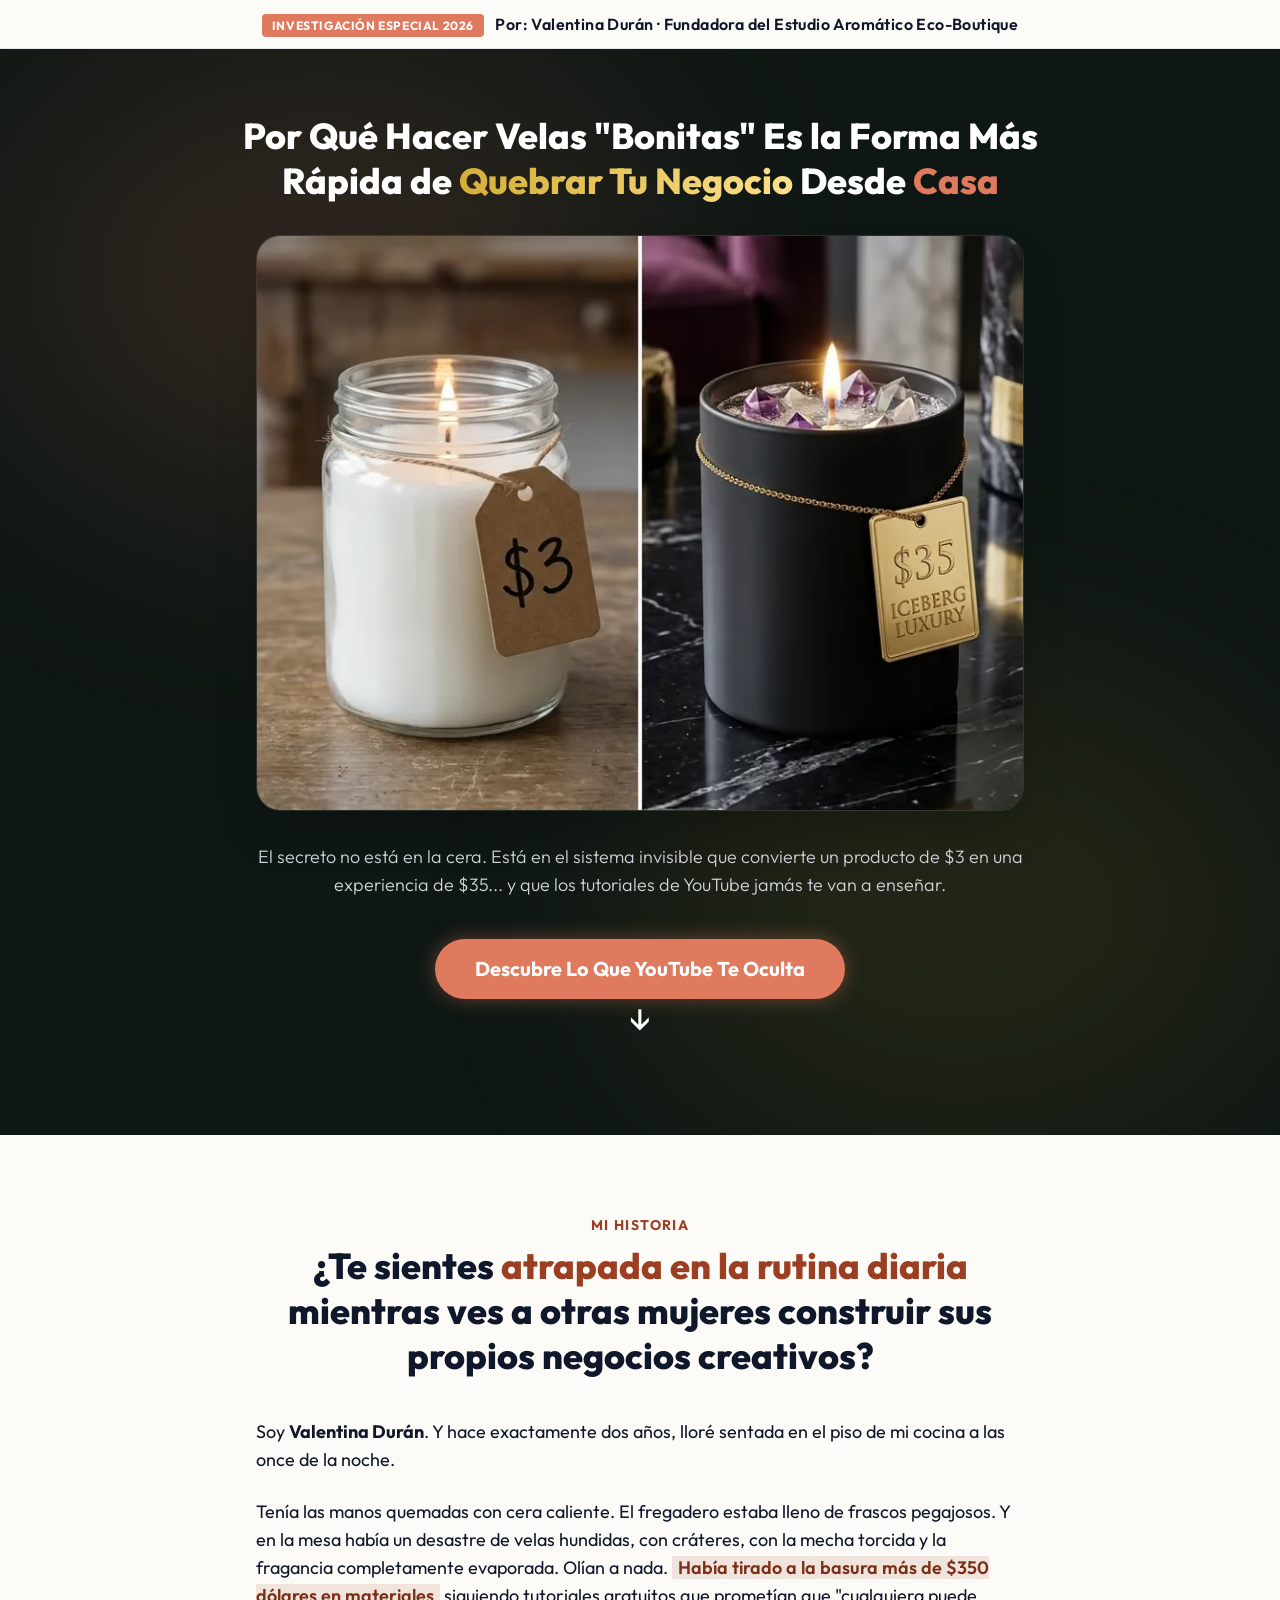
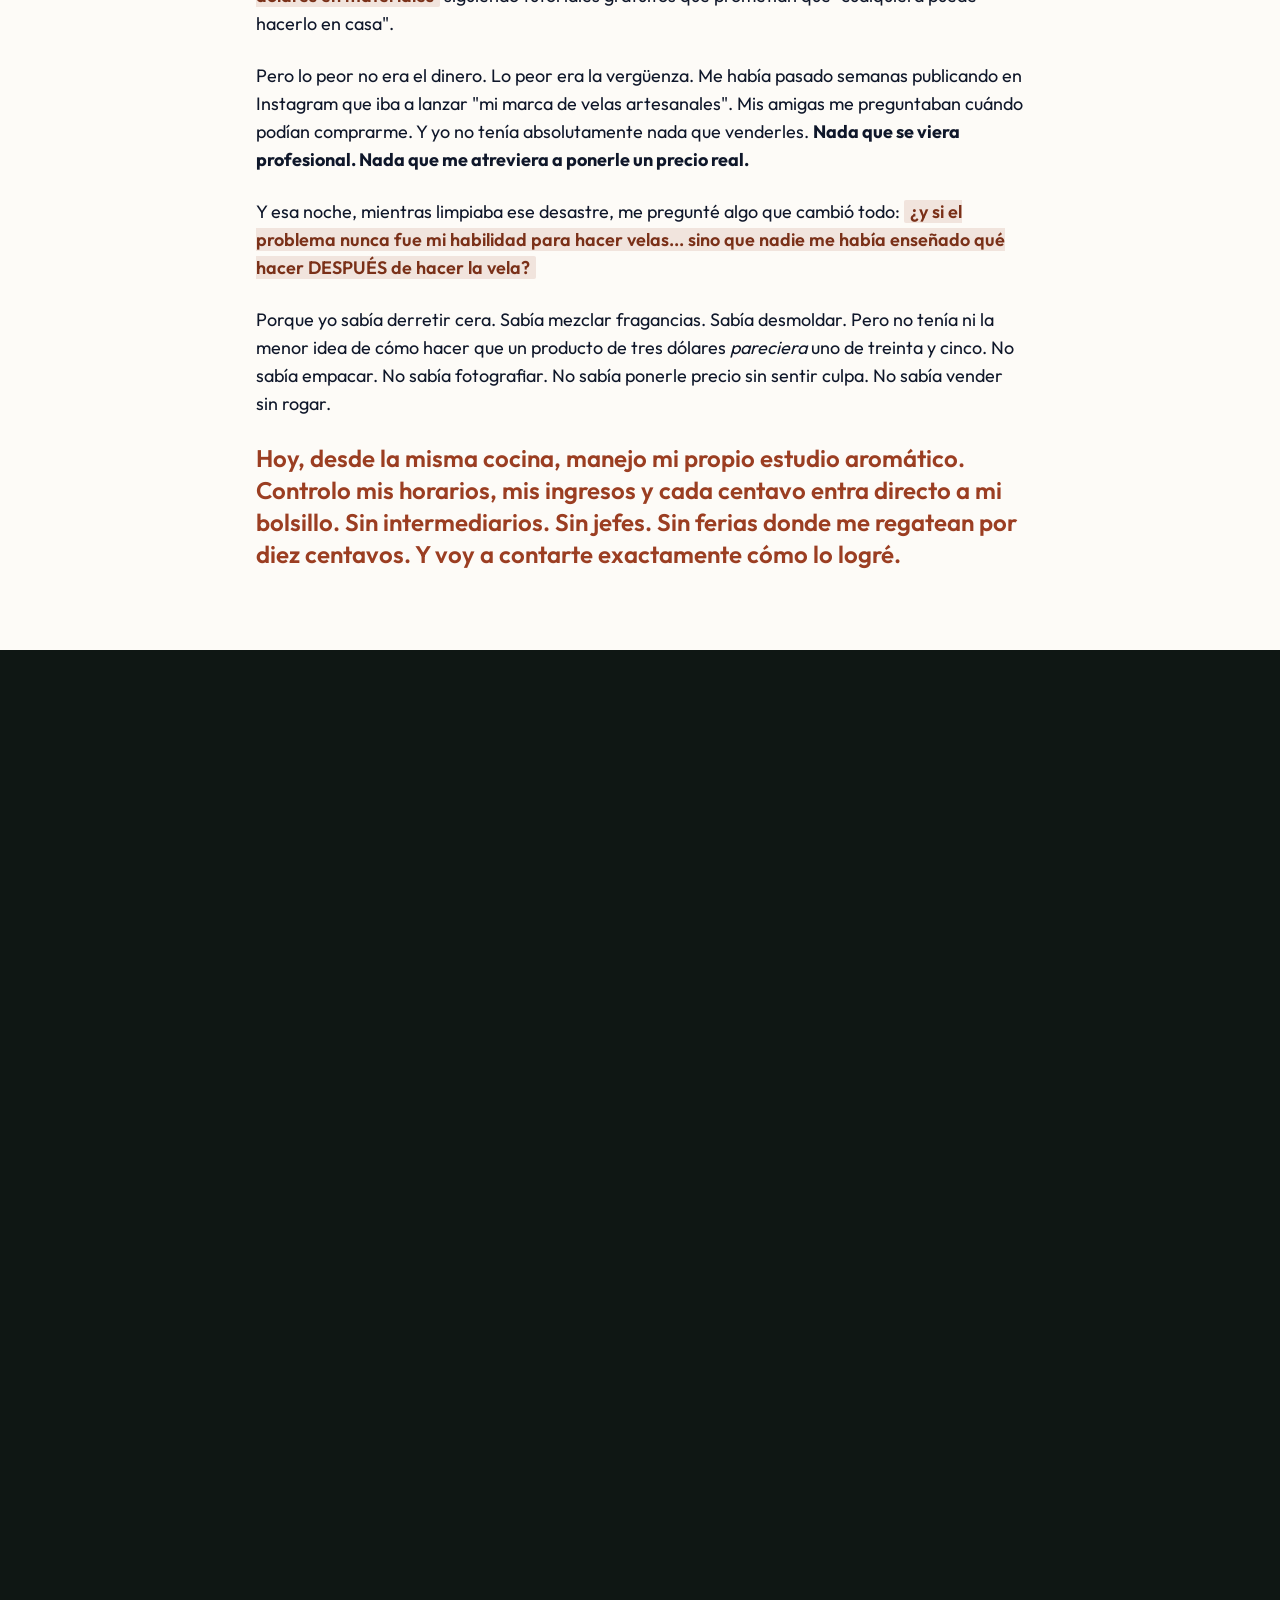
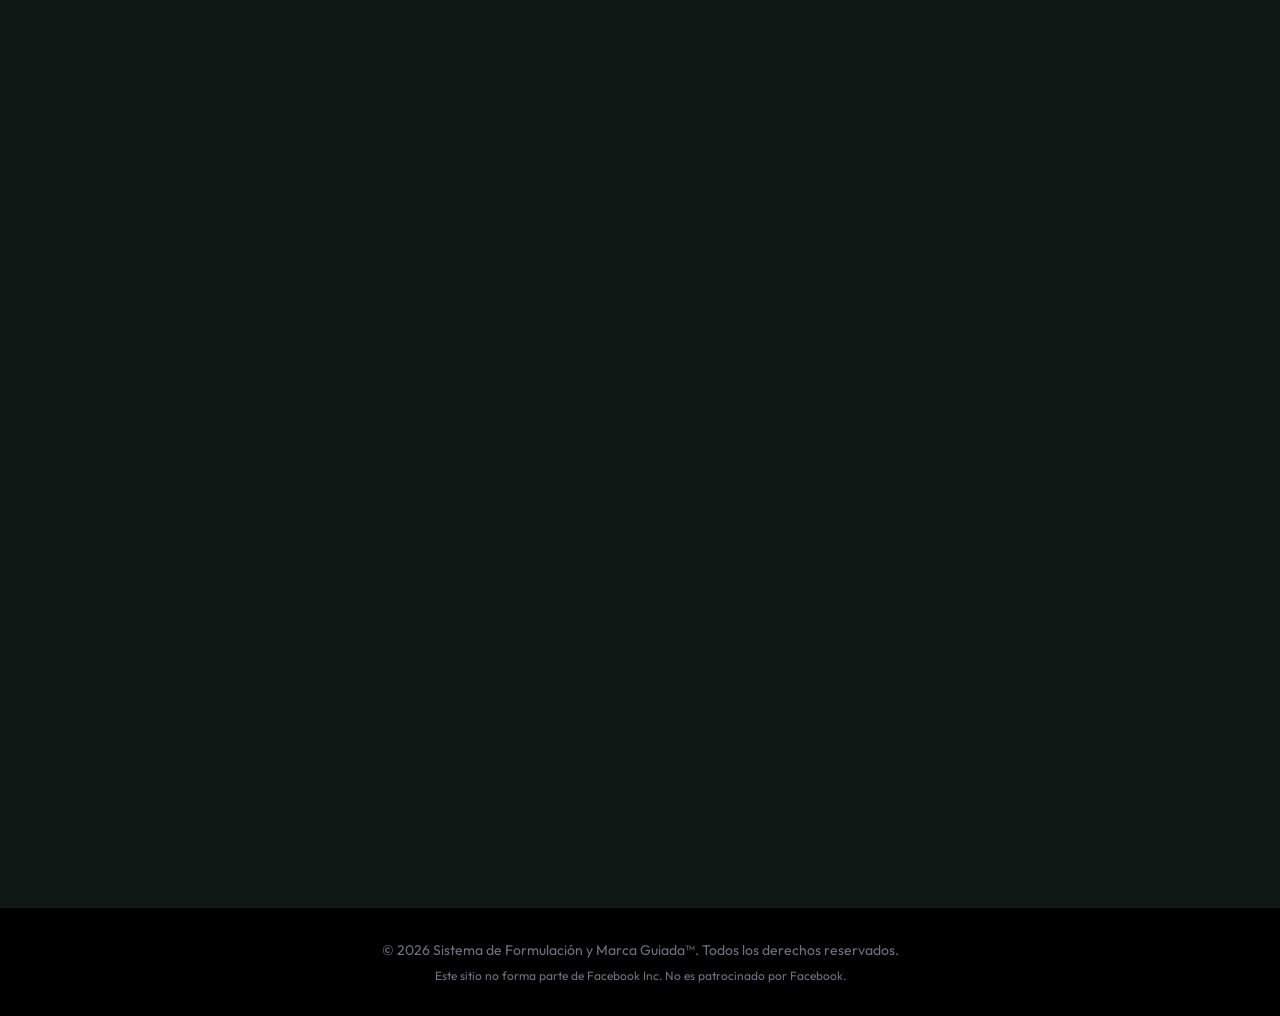
==== commit 588cad7f: "fix: evita CLS por carga tardía de estilos" ====
--- a/index.html
+++ b/index.html
@@ -12,7 +12,7 @@
     <link rel="dns-prefetch" href="https://www.facebook.com">
 
     <!-- 2. Preload de la imagen Hero (Prioridad máxima de carga visual) -->
-    <link rel="preload" as="image" href="assets/hero_contraste.webp" fetchpriority="high">
+    <link rel="preload" as="image" href="assets/hero_contraste.avif" type="image/avif" fetchpriority="high">
 
     <!-- 3. Meta Pixel Code — Cargado ANTES del CSS para evitar bloqueo de renderizado -->
     <script>
@@ -38,12 +38,11 @@
     <!-- End Meta Pixel Code -->
 
 
-    <!-- FONT PRELOADS: Rompe la cascada HTML→CSS→Fonts para reducir LCP -->
+    <!-- FONT PRELOAD: Peso crítico utilizado por el H1 -->
     <link rel="preload" as="font" type="font/woff2" crossorigin href="assets/fonts/outfit-800-9.woff2">
 
-    <!-- 4. Hoja de estilos (Carga diferida) -->
-    <link rel="preload" as="style" href="styles.css" onload="this.onload=null;this.rel='stylesheet'">
-    <noscript><link rel="stylesheet" href="styles.css"></noscript>
+    <!-- 4. Hoja de estilos -->
+    <link rel="stylesheet" href="styles.css">
     
 
     <style>
@@ -720,7 +719,6 @@
                 </div>
                 </div>
             </div>
-        </div>
 
         <!-- GRID DESKTOP: dentro del contenedor centrado (oculto en móvil, visible desde md) -->
         <div class="hidden md:grid md:grid-cols-2 lg:grid-cols-3 gap-6 max-w-6xl mx-auto px-4">
--- a/styles.css
+++ b/styles.css
@@ -79,4 +79,11 @@
   src: url('assets/fonts/outfit-800-9.woff2') format('woff2');
   unicode-range: U+0000-00FF, U+0131, U+0152-0153, U+02BB-02BC, U+02C6, U+02DA, U+02DC, U+0304, U+0308, U+0329, U+2000-206F, U+20AC, U+2122, U+2191, U+2193, U+2212, U+2215, U+FEFF, U+FFFD;
 }
-*,:after,:before{--tw-border-spacing-x:0;--tw-border-spacing-y:0;--tw-translate-x:0;--tw-translate-y:0;--tw-rotate:0;--tw-skew-x:0;--tw-skew-y:0;--tw-scale-x:1;--tw-scale-y:1;--tw-pan-x: ;--tw-pan-y: ;--tw-pinch-zoom: ;--tw-scroll-snap-strictness:proximity;--tw-gradient-from-position: ;--tw-gradient-via-position: ;--tw-gradient-to-position: ;--tw-ordinal: ;--tw-slashed-zero: ;--tw-numeric-figure: ;--tw-numeric-spacing: ;--tw-numeric-fraction: ;--tw-ring-inset: ;--tw-ring-offset-width:0px;--tw-ring-offset-color:#fff;--tw-ring-color:rgba(59,130,246,.5);--tw-ring-offset-shadow:0 0 #0000;--tw-ring-shadow:0 0 #0000;--tw-shadow:0 0 #0000;--tw-shadow-colored:0 0 #0000;--tw-blur: ;--tw-brightness: ;--tw-contrast: ;--tw-grayscale: ;--tw-hue-rotate: ;--tw-invert: ;--tw-saturate: ;--tw-sepia: ;--tw-drop-shadow: ;--tw-backdrop-blur: ;--tw-backdrop-brightness: ;--tw-backdrop-contrast: ;--tw-backdrop-grayscale: ;--tw-backdrop-hue-rotate: ;--tw-backdrop-invert: ;--tw-backdrop-opacity: ;--tw-backdrop-saturate: ;--tw-backdrop-sepia: ;--tw-contain-size: ;--tw-contain-layout: ;--tw-contain-paint: ;--tw-contain-style: }::backdrop{--tw-border-spacing-x:0;--tw-border-spacing-y:0;--tw-translate-x:0;--tw-translate-y:0;--tw-rotate:0;--tw-skew-x:0;--tw-skew-y:0;--tw-scale-x:1;--tw-scale-y:1;--tw-pan-x: ;--tw-pan-y: ;--tw-pinch-zoom: ;--tw-scroll-snap-strictness:proximity;--tw-gradient-from-position: ;--tw-gradient-via-position: ;--tw-gradient-to-position: ;--tw-ordinal: ;--tw-slashed-zero: ;--tw-numeric-figure: ;--tw-numeric-spacing: ;--tw-numeric-fraction: ;--tw-ring-inset: ;--tw-ring-offset-width:0px;--tw-ring-offset-color:#fff;--tw-ring-color:rgba(59,130,246,.5);--tw-ring-offset-shadow:0 0 #0000;--tw-ring-shadow:0 0 #0000;--tw-shadow:0 0 #0000;--tw-shadow-colored:0 0 #0000;--tw-blur: ;--tw-brightness: ;--tw-contrast: ;--tw-grayscale: ;--tw-hue-rotate: ;--tw-invert: ;--tw-saturate: ;--tw-sepia: ;--tw-drop-shadow: ;--tw-backdrop-blur: ;--tw-backdrop-brightness: ;--tw-backdrop-contrast: ;--tw-backdrop-grayscale: ;--tw-backdrop-hue-rotate: ;--tw-backdrop-invert: ;--tw-backdrop-opacity: ;--tw-backdrop-saturate: ;--tw-backdrop-sepia: ;--tw-contain-size: ;--tw-contain-layout: ;--tw-contain-paint: ;--tw-contain-style: }/*! tailwindcss v3.4.19 | MIT License | https://tailwindcss.com*/*,:after,:before{box-sizing:border-box;border:0 solid #e5e7eb}:after,:before{--tw-content:""}:host,html{line-height:1.5;-webkit-text-size-adjust:100%;-moz-tab-size:4;-o-tab-size:4;tab-size:4;font-family:Outfit,sans-serif;font-feature-settings:normal;font-variation-settings:normal;-webkit-tap-highlight-color:transparent}body{margin:0;line-height:inherit}hr{height:0;color:inherit;border-top-width:1px}abbr:where([title]){-webkit-text-decoration:underline dotted;text-decoration:underline dotted}h1,h2,h3,h4,h5,h6{font-size:inherit;font-weight:inherit}a{color:inherit;text-decoration:inherit}b,strong{font-weight:bolder}code,kbd,pre,samp{font-family:ui-monospace,SFMono-Regular,Menlo,Monaco,Consolas,Liberation Mono,Courier New,monospace;font-feature-settings:normal;font-variation-settings:normal;font-size:1em}small{font-size:80%}sub,sup{font-size:75%;line-height:0;position:relative;vertical-align:baseline}sub{bottom:-.25em}sup{top:-.5em}table{text-indent:0;border-color:inherit;border-collapse:collapse}button,input,optgroup,select,textarea{font-family:inherit;font-feature-settings:inherit;font-variation-settings:inherit;font-size:100%;font-weight:inherit;line-height:inherit;letter-spacing:inherit;color:inherit;margin:0;padding:0}button,select{text-transform:none}button,input:where([type=button]),input:where([type=reset]),input:where([type=submit]){-webkit-appearance:button;background-color:transparent;background-image:none}:-moz-focusring{outline:auto}:-moz-ui-invalid{box-shadow:none}progress{vertical-align:baseline}::-webkit-inner-spin-button,::-webkit-outer-spin-button{height:auto}[type=search]{-webkit-appearance:textfield;outline-offset:-2px}::-webkit-search-decoration{-webkit-appearance:none}::-webkit-file-upload-button{-webkit-appearance:button;font:inherit}summary{display:list-item}blockquote,dd,dl,figure,h1,h2,h3,h4,h5,h6,hr,p,pre{margin:0}fieldset{margin:0}fieldset,legend{padding:0}menu,ol,ul{list-style:none;margin:0;padding:0}dialog{padding:0}textarea{resize:vertical}input::-moz-placeholder,textarea::-moz-placeholder{opacity:1;color:#9ca3af}input::placeholder,textarea::placeholder{opacity:1;color:#9ca3af}[role=button],button{cursor:pointer}:disabled{cursor:default}audio,canvas,embed,iframe,img,object,svg,video{display:block;vertical-align:middle}img,video{max-width:100%;height:auto}[hidden]:where(:not([hidden=until-found])){display:none}.container{width:100%}@media (min-width:640px){.container{max-width:640px}}@media (min-width:768px){.container{max-width:768px}}@media (min-width:1024px){.container{max-width:1024px}}@media (min-width:1280px){.container{max-width:1280px}}@media (min-width:1536px){.container{max-width:1536px}}.absolute{position:absolute}.relative{position:relative}.inset-0{inset:0}.-right-10{right:-2.5rem}.-top-10{top:-2.5rem}.bottom-0{bottom:0}.bottom-1\/4{bottom:25%}.left-0{left:0}.left-1\/2{left:50%}.left-1\/4{left:25%}.right-0{right:0}.right-1\/4{right:25%}.right-3{right:.75rem}.top-0{top:0}.top-1\/2{top:50%}.top-1\/3{top:33.333333%}.top-3{top:.75rem}.z-0{z-index:0}.z-10{z-index:10}.z-20{z-index:20}.order-1{order:1}.order-2{order:2}.mx-auto{margin-left:auto;margin-right:auto}.my-6{margin-top:1.5rem;margin-bottom:1.5rem}.mb-0{margin-bottom:0}.mb-1{margin-bottom:.25rem}.mb-10{margin-bottom:2.5rem}.mb-12{margin-bottom:3rem}.mb-16{margin-bottom:4rem}.mb-2{margin-bottom:.5rem}.mb-3{margin-bottom:.75rem}.mb-4{margin-bottom:1rem}.mb-6{margin-bottom:1.5rem}.mb-8{margin-bottom:2rem}.ml-1{margin-left:.25rem}.ml-2{margin-left:.5rem}.mr-2{margin-right:.5rem}.mr-3{margin-right:.75rem}.mt-0{margin-top:0}.mt-1{margin-top:.25rem}.mt-2{margin-top:.5rem}.mt-20{margin-top:5rem}.mt-3{margin-top:.75rem}.mt-4{margin-top:1rem}.block{display:block}.inline-block{display:inline-block}.flex{display:flex}.grid{display:grid}.hidden{display:none}.h-4{height:1rem}.h-40{height:10rem}.h-5{height:1.25rem}.h-6{height:1.5rem}.h-64{height:16rem}.h-8{height:2rem}.h-auto{height:auto}.h-full{height:100%}.w-4{width:1rem}.w-40{width:10rem}.w-5{width:1.25rem}.w-6{width:1.5rem}.w-8{width:2rem}.w-full{width:100%}.max-w-2xl{max-width:42rem}.max-w-3xl{max-width:48rem}.max-w-4xl{max-width:56rem}.max-w-5xl{max-width:64rem}.max-w-6xl{max-width:72rem}.max-w-\[220px\]{max-width:220px}.max-w-md{max-width:28rem}.max-w-xl{max-width:36rem}.flex-shrink-0{flex-shrink:0}.-translate-x-1\/2{--tw-translate-x:-50%}.-translate-x-1\/2,.-translate-y-1\/2{transform:translate(var(--tw-translate-x),var(--tw-translate-y)) rotate(var(--tw-rotate)) skewX(var(--tw-skew-x)) skewY(var(--tw-skew-y)) scaleX(var(--tw-scale-x)) scaleY(var(--tw-scale-y))}.-translate-y-1\/2{--tw-translate-y:-50%}.transform{transform:translate(var(--tw-translate-x),var(--tw-translate-y)) rotate(var(--tw-rotate)) skewX(var(--tw-skew-x)) skewY(var(--tw-skew-y)) scaleX(var(--tw-scale-x)) scaleY(var(--tw-scale-y))}@keyframes pulse{50%{opacity:.5}}.animate-pulse{animation:pulse 2s cubic-bezier(.4,0,.6,1) infinite}.cursor-pointer{cursor:pointer}.scroll-mt-12{scroll-margin-top:3rem}.list-none{list-style-type:none}.flex-row-reverse{flex-direction:row-reverse}.flex-col{flex-direction:column}.items-start{align-items:flex-start}.items-center{align-items:center}.justify-end{justify-content:flex-end}.justify-center{justify-content:center}.justify-between{justify-content:space-between}.gap-10{gap:2.5rem}.gap-2{gap:.5rem}.gap-3{gap:.75rem}.gap-6{gap:1.5rem}.gap-8{gap:2rem}.gap-x-4{-moz-column-gap:1rem;column-gap:1rem}.space-y-3>:not([hidden])~:not([hidden]){--tw-space-y-reverse:0;margin-top:calc(.75rem*(1 - var(--tw-space-y-reverse)));margin-bottom:calc(.75rem*var(--tw-space-y-reverse))}.space-y-4>:not([hidden])~:not([hidden]){--tw-space-y-reverse:0;margin-top:calc(1rem*(1 - var(--tw-space-y-reverse)));margin-bottom:calc(1rem*var(--tw-space-y-reverse))}.space-y-6>:not([hidden])~:not([hidden]){--tw-space-y-reverse:0;margin-top:calc(1.5rem*(1 - var(--tw-space-y-reverse)));margin-bottom:calc(1.5rem*var(--tw-space-y-reverse))}.overflow-hidden{overflow:hidden}.overflow-x-hidden{overflow-x:hidden}.rounded{border-radius:.25rem}.rounded-2xl{border-radius:1rem}.rounded-3xl{border-radius:1.5rem}.rounded-full{border-radius:9999px}.rounded-lg{border-radius:.5rem}.rounded-xl{border-radius:.75rem}.rounded-bl-lg{border-bottom-left-radius:.5rem}.border{border-width:1px}.border-b{border-bottom-width:1px}.border-l-4{border-left-width:4px}.border-r{border-right-width:1px}.border-t{border-top-width:1px}.border-accent{--tw-border-opacity:1;border-color:rgb(224 122 95/var(--tw-border-opacity,1))}.border-gray-100{--tw-border-opacity:1;border-color:rgb(243 244 246/var(--tw-border-opacity,1))}.border-gray-200{--tw-border-opacity:1;border-color:rgb(229 231 235/var(--tw-border-opacity,1))}.border-gray-300{--tw-border-opacity:1;border-color:rgb(209 213 219/var(--tw-border-opacity,1))}.border-red-200{--tw-border-opacity:1;border-color:rgb(254 202 202/var(--tw-border-opacity,1))}.border-white\/10{border-color:hsla(0,0%,100%,.1)}.border-white\/5{border-color:hsla(0,0%,100%,.05)}.bg-accent{--tw-bg-opacity:1;background-color:rgb(224 122 95/var(--tw-bg-opacity,1))}.bg-accent\/10{background-color:rgba(224,122,95,.1)}.bg-accent\/20{background-color:rgba(224,122,95,.2)}.bg-accent\/90{background-color:rgba(224,122,95,.9)}.bg-amber-700\/90{background-color:rgba(180,83,9,.9)}.bg-black{--tw-bg-opacity:1;background-color:rgb(0 0 0/var(--tw-bg-opacity,1))}.bg-black\/20{background-color:rgba(0,0,0,.2)}.bg-dark{--tw-bg-opacity:1;background-color:rgb(15 23 20/var(--tw-bg-opacity,1))}.bg-emerald-600\/90{background-color:rgba(5,150,105,.9)}.bg-gold\/90{background-color:rgba(212,175,55,.9)}.bg-gray-100{--tw-bg-opacity:1;background-color:rgb(243 244 246/var(--tw-bg-opacity,1))}.bg-gray-200{--tw-bg-opacity:1;background-color:rgb(229 231 235/var(--tw-bg-opacity,1))}.bg-gray-50{--tw-bg-opacity:1;background-color:rgb(249 250 251/var(--tw-bg-opacity,1))}.bg-light{--tw-bg-opacity:1;background-color:rgb(253 251 247/var(--tw-bg-opacity,1))}.bg-pink-600\/90{background-color:rgba(219,39,119,.9)}.bg-purple-600\/90{background-color:rgba(147,51,234,.9)}.bg-red-100{--tw-bg-opacity:1;background-color:rgb(254 226 226/var(--tw-bg-opacity,1))}.bg-red-50{--tw-bg-opacity:1;background-color:rgb(254 242 242/var(--tw-bg-opacity,1))}.bg-white{--tw-bg-opacity:1;background-color:rgb(255 255 255/var(--tw-bg-opacity,1))}.bg-white\/5{background-color:hsla(0,0%,100%,.05)}.bg-gradient-to-r{background-image:linear-gradient(to right,var(--tw-gradient-stops))}.bg-gradient-to-t{background-image:linear-gradient(to top,var(--tw-gradient-stops))}.from-dark{--tw-gradient-from:#0f1714 var(--tw-gradient-from-position);--tw-gradient-to:rgba(15,23,20,0) var(--tw-gradient-to-position);--tw-gradient-stops:var(--tw-gradient-from),var(--tw-gradient-to)}.from-dark\/80{--tw-gradient-from:rgba(15,23,20,.8) var(--tw-gradient-from-position);--tw-gradient-to:rgba(15,23,20,0) var(--tw-gradient-to-position);--tw-gradient-stops:var(--tw-gradient-from),var(--tw-gradient-to)}.from-dark\/90{--tw-gradient-from:rgba(15,23,20,.9) var(--tw-gradient-from-position);--tw-gradient-to:rgba(15,23,20,0) var(--tw-gradient-to-position);--tw-gradient-stops:var(--tw-gradient-from),var(--tw-gradient-to)}.from-red-600{--tw-gradient-from:#dc2626 var(--tw-gradient-from-position);--tw-gradient-to:rgba(220,38,38,0) var(--tw-gradient-to-position);--tw-gradient-stops:var(--tw-gradient-from),var(--tw-gradient-to)}.via-dark\/30{--tw-gradient-to:rgba(15,23,20,0) var(--tw-gradient-to-position);--tw-gradient-stops:var(--tw-gradient-from),rgba(15,23,20,.3) var(--tw-gradient-via-position),var(--tw-gradient-to)}.via-dark\/40{--tw-gradient-to:rgba(15,23,20,0) var(--tw-gradient-to-position);--tw-gradient-stops:var(--tw-gradient-from),rgba(15,23,20,.4) var(--tw-gradient-via-position),var(--tw-gradient-to)}.to-red-400{--tw-gradient-to:#f87171 var(--tw-gradient-to-position)}.to-transparent{--tw-gradient-to:transparent var(--tw-gradient-to-position)}.bg-clip-text{-webkit-background-clip:text;background-clip:text}.object-contain{-o-object-fit:contain;object-fit:contain}.object-cover{-o-object-fit:cover;object-fit:cover}.p-16{padding:4rem}.p-2{padding:.5rem}.p-4{padding:1rem}.p-6{padding:1.5rem}.p-8{padding:2rem}.px-10{padding-left:2.5rem;padding-right:2.5rem}.px-2\.5{padding-left:.625rem;padding-right:.625rem}.px-3{padding-left:.75rem;padding-right:.75rem}.px-4{padding-left:1rem;padding-right:1rem}.px-5{padding-left:1.25rem;padding-right:1.25rem}.px-6{padding-left:1.5rem;padding-right:1.5rem}.px-8{padding-left:2rem;padding-right:2rem}.py-1{padding-top:.25rem;padding-bottom:.25rem}.py-2{padding-top:.5rem;padding-bottom:.5rem}.py-20{padding-top:5rem;padding-bottom:5rem}.py-3{padding-top:.75rem;padding-bottom:.75rem}.py-4{padding-top:1rem;padding-bottom:1rem}.py-5{padding-top:1.25rem;padding-bottom:1.25rem}.py-8{padding-top:2rem;padding-bottom:2rem}.pb-20{padding-bottom:5rem}.pb-24{padding-bottom:6rem}.pb-4{padding-bottom:1rem}.pl-4{padding-left:1rem}.pt-0{padding-top:0}.pt-16{padding-top:4rem}.pt-4{padding-top:1rem}.pt-6{padding-top:1.5rem}.text-left{text-align:left}.text-center{text-align:center}.font-sans{font-family:Outfit,sans-serif}.text-2xl{font-size:1.5rem;line-height:2rem}.text-3xl{font-size:1.875rem;line-height:2.25rem}.text-4xl{font-size:2.25rem;line-height:2.5rem}.text-6xl{font-size:3.75rem;line-height:1}.text-7xl{font-size:4.5rem;line-height:1}.text-base{font-size:1rem;line-height:1.5rem}.text-lg{font-size:1.125rem;line-height:1.75rem}.text-sm{font-size:.875rem;line-height:1.25rem}.text-xl{font-size:1.25rem;line-height:1.75rem}.text-xs{font-size:.75rem;line-height:1rem}.font-black{font-weight:900}.font-bold{font-weight:700}.font-extrabold{font-weight:800}.font-light{font-weight:300}.font-medium{font-weight:500}.font-semibold{font-weight:600}.uppercase{text-transform:uppercase}.italic{font-style:italic}.tabular-nums{--tw-numeric-spacing:tabular-nums;font-variant-numeric:var(--tw-ordinal) var(--tw-slashed-zero) var(--tw-numeric-figure) var(--tw-numeric-spacing) var(--tw-numeric-fraction)}.leading-relaxed{line-height:1.625}.leading-tight{line-height:1.25}.tracking-\[0\.15em\]{letter-spacing:.15em}.tracking-\[0\.1em\]{letter-spacing:.1em}.tracking-wide{letter-spacing:.025em}.tracking-wider{letter-spacing:.05em}.tracking-widest{letter-spacing:.1em}.text-accent{--tw-text-opacity:1;color:rgb(224 122 95/var(--tw-text-opacity,1))}.text-dark{--tw-text-opacity:1;color:rgb(15 23 20/var(--tw-text-opacity,1))}.text-gold{--tw-text-opacity:1;color:rgb(212 175 55/var(--tw-text-opacity,1))}.text-gray-100{--tw-text-opacity:1;color:rgb(243 244 246/var(--tw-text-opacity,1))}.text-gray-200{--tw-text-opacity:1;color:rgb(229 231 235/var(--tw-text-opacity,1))}.text-gray-300{--tw-text-opacity:1;color:rgb(209 213 219/var(--tw-text-opacity,1))}.text-gray-400{--tw-text-opacity:1;color:rgb(156 163 175/var(--tw-text-opacity,1))}.text-gray-500{--tw-text-opacity:1;color:rgb(107 114 128/var(--tw-text-opacity,1))}.text-gray-600{--tw-text-opacity:1;color:rgb(75 85 99/var(--tw-text-opacity,1))}.text-gray-700{--tw-text-opacity:1;color:rgb(55 65 81/var(--tw-text-opacity,1))}.text-green-500{--tw-text-opacity:1;color:rgb(34 197 94/var(--tw-text-opacity,1))}.text-red-400{--tw-text-opacity:1;color:rgb(248 113 113/var(--tw-text-opacity,1))}.text-red-500{--tw-text-opacity:1;color:rgb(239 68 68/var(--tw-text-opacity,1))}.text-red-600{--tw-text-opacity:1;color:rgb(220 38 38/var(--tw-text-opacity,1))}.text-red-700{--tw-text-opacity:1;color:rgb(185 28 28/var(--tw-text-opacity,1))}.text-slate-400{--tw-text-opacity:1;color:rgb(148 163 184/var(--tw-text-opacity,1))}.text-slate-500{--tw-text-opacity:1;color:rgb(100 116 139/var(--tw-text-opacity,1))}.text-slate-600{--tw-text-opacity:1;color:rgb(71 85 105/var(--tw-text-opacity,1))}.text-slate-900{--tw-text-opacity:1;color:rgb(15 23 42/var(--tw-text-opacity,1))}.text-transparent{color:transparent}.text-white{--tw-text-opacity:1;color:rgb(255 255 255/var(--tw-text-opacity,1))}.text-yellow-400{--tw-text-opacity:1;color:rgb(250 204 21/var(--tw-text-opacity,1))}.line-through{text-decoration-line:line-through}.decoration-red-500{text-decoration-color:#ef4444}.antialiased{-webkit-font-smoothing:antialiased;-moz-osx-font-smoothing:grayscale}.opacity-90{opacity:.9}.shadow-2xl{--tw-shadow:0 25px 50px -12px rgba(0,0,0,.25);--tw-shadow-colored:0 25px 50px -12px var(--tw-shadow-color)}.shadow-2xl,.shadow-\[0_0_20px_rgba\(224\2c 122\2c 95\2c 0\.4\)\]{box-shadow:var(--tw-ring-offset-shadow,0 0 #0000),var(--tw-ring-shadow,0 0 #0000),var(--tw-shadow)}.shadow-\[0_0_20px_rgba\(224\2c 122\2c 95\2c 0\.4\)\]{--tw-shadow:0 0 20px rgba(224,122,95,.4);--tw-shadow-colored:0 0 20px var(--tw-shadow-color)}.shadow-\[0_10px_30px_rgba\(224\2c 122\2c 95\2c 0\.4\)\]{--tw-shadow:0 10px 30px rgba(224,122,95,.4);--tw-shadow-colored:0 10px 30px var(--tw-shadow-color);box-shadow:var(--tw-ring-offset-shadow,0 0 #0000),var(--tw-ring-shadow,0 0 #0000),var(--tw-shadow)}.shadow-\[0_10px_30px_rgba\(224\2c 122\2c 95\2c 0\.5\)\]{--tw-shadow:0 10px 30px rgba(224,122,95,.5);--tw-shadow-colored:0 10px 30px var(--tw-shadow-color)}.shadow-\[0_10px_30px_rgba\(224\2c 122\2c 95\2c 0\.5\)\],.shadow-lg{box-shadow:var(--tw-ring-offset-shadow,0 0 #0000),var(--tw-ring-shadow,0 0 #0000),var(--tw-shadow)}.shadow-lg{--tw-shadow:0 10px 15px -3px rgba(0,0,0,.1),0 4px 6px -4px rgba(0,0,0,.1);--tw-shadow-colored:0 10px 15px -3px var(--tw-shadow-color),0 4px 6px -4px var(--tw-shadow-color)}.shadow-sm{--tw-shadow:0 1px 2px 0 rgba(0,0,0,.05);--tw-shadow-colored:0 1px 2px 0 var(--tw-shadow-color)}.shadow-sm,.shadow-xl{box-shadow:var(--tw-ring-offset-shadow,0 0 #0000),var(--tw-ring-shadow,0 0 #0000),var(--tw-shadow)}.shadow-xl{--tw-shadow:0 20px 25px -5px rgba(0,0,0,.1),0 8px 10px -6px rgba(0,0,0,.1);--tw-shadow-colored:0 20px 25px -5px var(--tw-shadow-color),0 8px 10px -6px var(--tw-shadow-color)}.blur{--tw-blur:blur(8px)}.blur,.blur-2xl{filter:var(--tw-blur) var(--tw-brightness) var(--tw-contrast) var(--tw-grayscale) var(--tw-hue-rotate) var(--tw-invert) var(--tw-saturate) var(--tw-sepia) var(--tw-drop-shadow)}.blur-2xl{--tw-blur:blur(40px)}.drop-shadow-2xl{--tw-drop-shadow:drop-shadow(0 25px 25px rgba(0,0,0,.15))}.drop-shadow-2xl,.drop-shadow-md{filter:var(--tw-blur) var(--tw-brightness) var(--tw-contrast) var(--tw-grayscale) var(--tw-hue-rotate) var(--tw-invert) var(--tw-saturate) var(--tw-sepia) var(--tw-drop-shadow)}.drop-shadow-md{--tw-drop-shadow:drop-shadow(0 4px 3px rgba(0,0,0,.07)) drop-shadow(0 2px 2px rgba(0,0,0,.06))}.drop-shadow-xl{--tw-drop-shadow:drop-shadow(0 20px 13px rgba(0,0,0,.03)) drop-shadow(0 8px 5px rgba(0,0,0,.08))}.drop-shadow-xl,.filter{filter:var(--tw-blur) var(--tw-brightness) var(--tw-contrast) var(--tw-grayscale) var(--tw-hue-rotate) var(--tw-invert) var(--tw-saturate) var(--tw-sepia) var(--tw-drop-shadow)}.backdrop-filter{backdrop-filter:var(--tw-backdrop-blur) var(--tw-backdrop-brightness) var(--tw-backdrop-contrast) var(--tw-backdrop-grayscale) var(--tw-backdrop-hue-rotate) var(--tw-backdrop-invert) var(--tw-backdrop-opacity) var(--tw-backdrop-saturate) var(--tw-backdrop-sepia)}.transition{transition-property:color,background-color,border-color,text-decoration-color,fill,stroke,opacity,box-shadow,transform,filter,backdrop-filter;transition-timing-function:cubic-bezier(.4,0,.2,1);transition-duration:.15s}.transition-all{transition-property:all;transition-timing-function:cubic-bezier(.4,0,.2,1);transition-duration:.15s}.transition-colors{transition-property:color,background-color,border-color,text-decoration-color,fill,stroke;transition-timing-function:cubic-bezier(.4,0,.2,1);transition-duration:.15s}.transition-opacity{transition-property:opacity;transition-timing-function:cubic-bezier(.4,0,.2,1);transition-duration:.15s}.transition-transform{transition-property:transform;transition-timing-function:cubic-bezier(.4,0,.2,1);transition-duration:.15s}.duration-300{transition-duration:.3s}.duration-500{transition-duration:.5s}.selection\:bg-accent ::-moz-selection{--tw-bg-opacity:1;background-color:rgb(224 122 95/var(--tw-bg-opacity,1))}.selection\:bg-accent ::selection{--tw-bg-opacity:1;background-color:rgb(224 122 95/var(--tw-bg-opacity,1))}.selection\:text-white ::-moz-selection{--tw-text-opacity:1;color:rgb(255 255 255/var(--tw-text-opacity,1))}.selection\:text-white ::selection{--tw-text-opacity:1;color:rgb(255 255 255/var(--tw-text-opacity,1))}.selection\:bg-accent::-moz-selection{--tw-bg-opacity:1;background-color:rgb(224 122 95/var(--tw-bg-opacity,1))}.selection\:bg-accent::selection{--tw-bg-opacity:1;background-color:rgb(224 122 95/var(--tw-bg-opacity,1))}.selection\:text-white::-moz-selection{--tw-text-opacity:1;color:rgb(255 255 255/var(--tw-text-opacity,1))}.selection\:text-white::selection{--tw-text-opacity:1;color:rgb(255 255 255/var(--tw-text-opacity,1))}.hover\:-translate-y-1:hover{--tw-translate-y:-0.25rem}.hover\:-translate-y-1:hover,.hover\:-translate-y-2:hover{transform:translate(var(--tw-translate-x),var(--tw-translate-y)) rotate(var(--tw-rotate)) skewX(var(--tw-skew-x)) skewY(var(--tw-skew-y)) scaleX(var(--tw-scale-x)) scaleY(var(--tw-scale-y))}.hover\:-translate-y-2:hover{--tw-translate-y:-0.5rem}.hover\:scale-105:hover{--tw-scale-x:1.05;--tw-scale-y:1.05}.hover\:scale-105:hover,.hover\:scale-\[1\.02\]:hover{transform:translate(var(--tw-translate-x),var(--tw-translate-y)) rotate(var(--tw-rotate)) skewX(var(--tw-skew-x)) skewY(var(--tw-skew-y)) scaleX(var(--tw-scale-x)) scaleY(var(--tw-scale-y))}.hover\:scale-\[1\.02\]:hover{--tw-scale-x:1.02;--tw-scale-y:1.02}.hover\:border-gold\/50:hover{border-color:rgba(212,175,55,.5)}.hover\:bg-\[\#c96c53\]:hover{--tw-bg-opacity:1;background-color:rgb(201 108 83/var(--tw-bg-opacity,1))}.hover\:bg-black:hover{--tw-bg-opacity:1;background-color:rgb(0 0 0/var(--tw-bg-opacity,1))}.hover\:opacity-100:hover{opacity:1}.focus\:border-accent:focus{--tw-border-opacity:1;border-color:rgb(224 122 95/var(--tw-border-opacity,1))}.focus\:outline-none:focus{outline:2px solid transparent;outline-offset:2px}.focus\:ring-accent:focus{--tw-ring-opacity:1;--tw-ring-color:rgb(224 122 95/var(--tw-ring-opacity,1))}.group[open] .group-open\:rotate-180{--tw-rotate:180deg}.group:hover .group-hover\:scale-105,.group[open] .group-open\:rotate-180{transform:translate(var(--tw-translate-x),var(--tw-translate-y)) rotate(var(--tw-rotate)) skewX(var(--tw-skew-x)) skewY(var(--tw-skew-y)) scaleX(var(--tw-scale-x)) scaleY(var(--tw-scale-y))}.group:hover .group-hover\:scale-105{--tw-scale-x:1.05;--tw-scale-y:1.05}.group:hover .group-hover\:scale-110{--tw-scale-x:1.1;--tw-scale-y:1.1;transform:translate(var(--tw-translate-x),var(--tw-translate-y)) rotate(var(--tw-rotate)) skewX(var(--tw-skew-x)) skewY(var(--tw-skew-y)) scaleX(var(--tw-scale-x)) scaleY(var(--tw-scale-y))}@media (min-width:768px){.md\:order-1{order:1}.md\:order-2{order:2}.md\:h-12{height:3rem}.md\:w-1\/3{width:33.333333%}.md\:w-2\/3{width:66.666667%}.md\:w-auto{width:auto}.md\:scroll-mt-20{scroll-margin-top:5rem}.md\:grid-cols-2{grid-template-columns:repeat(2,minmax(0,1fr))}.md\:grid-cols-3{grid-template-columns:repeat(3,minmax(0,1fr))}.md\:flex-row{flex-direction:row}.md\:p-12{padding:3rem}.md\:text-2xl{font-size:1.5rem;line-height:2rem}.md\:text-4xl{font-size:2.25rem;line-height:2.5rem}.md\:text-5xl{font-size:3rem;line-height:1}.md\:text-6xl{font-size:3.75rem;line-height:1}.md\:text-8xl{font-size:6rem;line-height:1}.md\:text-base{font-size:1rem;line-height:1.5rem}.md\:text-lg{font-size:1.125rem;line-height:1.75rem}.md\:text-xl{font-size:1.25rem;line-height:1.75rem}}@media (min-width:1024px){.lg\:grid-cols-3{grid-template-columns:repeat(3,minmax(0,1fr))}}+
+/* Reduce el coste de pintura de los orbes del primer viewport solo en móvil. */
+@media (max-width: 767px) {
+  #contenido-principal > section:first-of-type .glow-orb {
+    filter: blur(32px);
+  }
+}
+*,:after,:before{--tw-border-spacing-x:0;--tw-border-spacing-y:0;--tw-translate-x:0;--tw-translate-y:0;--tw-rotate:0;--tw-skew-x:0;--tw-skew-y:0;--tw-scale-x:1;--tw-scale-y:1;--tw-pan-x: ;--tw-pan-y: ;--tw-pinch-zoom: ;--tw-scroll-snap-strictness:proximity;--tw-gradient-from-position: ;--tw-gradient-via-position: ;--tw-gradient-to-position: ;--tw-ordinal: ;--tw-slashed-zero: ;--tw-numeric-figure: ;--tw-numeric-spacing: ;--tw-numeric-fraction: ;--tw-ring-inset: ;--tw-ring-offset-width:0px;--tw-ring-offset-color:#fff;--tw-ring-color:rgba(59,130,246,.5);--tw-ring-offset-shadow:0 0 #0000;--tw-ring-shadow:0 0 #0000;--tw-shadow:0 0 #0000;--tw-shadow-colored:0 0 #0000;--tw-blur: ;--tw-brightness: ;--tw-contrast: ;--tw-grayscale: ;--tw-hue-rotate: ;--tw-invert: ;--tw-saturate: ;--tw-sepia: ;--tw-drop-shadow: ;--tw-backdrop-blur: ;--tw-backdrop-brightness: ;--tw-backdrop-contrast: ;--tw-backdrop-grayscale: ;--tw-backdrop-hue-rotate: ;--tw-backdrop-invert: ;--tw-backdrop-opacity: ;--tw-backdrop-saturate: ;--tw-backdrop-sepia: ;--tw-contain-size: ;--tw-contain-layout: ;--tw-contain-paint: ;--tw-contain-style: }::backdrop{--tw-border-spacing-x:0;--tw-border-spacing-y:0;--tw-translate-x:0;--tw-translate-y:0;--tw-rotate:0;--tw-skew-x:0;--tw-skew-y:0;--tw-scale-x:1;--tw-scale-y:1;--tw-pan-x: ;--tw-pan-y: ;--tw-pinch-zoom: ;--tw-scroll-snap-strictness:proximity;--tw-gradient-from-position: ;--tw-gradient-via-position: ;--tw-gradient-to-position: ;--tw-ordinal: ;--tw-slashed-zero: ;--tw-numeric-figure: ;--tw-numeric-spacing: ;--tw-numeric-fraction: ;--tw-ring-inset: ;--tw-ring-offset-width:0px;--tw-ring-offset-color:#fff;--tw-ring-color:rgba(59,130,246,.5);--tw-ring-offset-shadow:0 0 #0000;--tw-ring-shadow:0 0 #0000;--tw-shadow:0 0 #0000;--tw-shadow-colored:0 0 #0000;--tw-blur: ;--tw-brightness: ;--tw-contrast: ;--tw-grayscale: ;--tw-hue-rotate: ;--tw-invert: ;--tw-saturate: ;--tw-sepia: ;--tw-drop-shadow: ;--tw-backdrop-blur: ;--tw-backdrop-brightness: ;--tw-backdrop-contrast: ;--tw-backdrop-grayscale: ;--tw-backdrop-hue-rotate: ;--tw-backdrop-invert: ;--tw-backdrop-opacity: ;--tw-backdrop-saturate: ;--tw-backdrop-sepia: ;--tw-contain-size: ;--tw-contain-layout: ;--tw-contain-paint: ;--tw-contain-style: }/*! tailwindcss v3.4.19 | MIT License | https://tailwindcss.com*/*,:after,:before{box-sizing:border-box;border:0 solid #e5e7eb}:after,:before{--tw-content:""}:host,html{line-height:1.5;-webkit-text-size-adjust:100%;-moz-tab-size:4;-o-tab-size:4;tab-size:4;font-family:Outfit,sans-serif;font-feature-settings:normal;font-variation-settings:normal;-webkit-tap-highlight-color:transparent}body{margin:0;line-height:inherit}hr{height:0;color:inherit;border-top-width:1px}abbr:where([title]){-webkit-text-decoration:underline dotted;text-decoration:underline dotted}h1,h2,h3,h4,h5,h6{font-size:inherit;font-weight:inherit}a{color:inherit;text-decoration:inherit}b,strong{font-weight:bolder}code,kbd,pre,samp{font-family:ui-monospace,SFMono-Regular,Menlo,Monaco,Consolas,Liberation Mono,Courier New,monospace;font-feature-settings:normal;font-variation-settings:normal;font-size:1em}small{font-size:80%}sub,sup{font-size:75%;line-height:0;position:relative;vertical-align:baseline}sub{bottom:-.25em}sup{top:-.5em}table{text-indent:0;border-color:inherit;border-collapse:collapse}button,input,optgroup,select,textarea{font-family:inherit;font-feature-settings:inherit;font-variation-settings:inherit;font-size:100%;font-weight:inherit;line-height:inherit;letter-spacing:inherit;color:inherit;margin:0;padding:0}button,select{text-transform:none}button,input:where([type=button]),input:where([type=reset]),input:where([type=submit]){-webkit-appearance:button;background-color:transparent;background-image:none}:-moz-focusring{outline:auto}:-moz-ui-invalid{box-shadow:none}progress{vertical-align:baseline}::-webkit-inner-spin-button,::-webkit-outer-spin-button{height:auto}[type=search]{-webkit-appearance:textfield;outline-offset:-2px}::-webkit-search-decoration{-webkit-appearance:none}::-webkit-file-upload-button{-webkit-appearance:button;font:inherit}summary{display:list-item}blockquote,dd,dl,figure,h1,h2,h3,h4,h5,h6,hr,p,pre{margin:0}fieldset{margin:0}fieldset,legend{padding:0}menu,ol,ul{list-style:none;margin:0;padding:0}dialog{padding:0}textarea{resize:vertical}input::-moz-placeholder,textarea::-moz-placeholder{opacity:1;color:#9ca3af}input::placeholder,textarea::placeholder{opacity:1;color:#9ca3af}[role=button],button{cursor:pointer}:disabled{cursor:default}audio,canvas,embed,iframe,img,object,svg,video{display:block;vertical-align:middle}img,video{max-width:100%;height:auto}[hidden]:where(:not([hidden=until-found])){display:none}.container{width:100%}@media (min-width:640px){.container{max-width:640px}}@media (min-width:768px){.container{max-width:768px}}@media (min-width:1024px){.container{max-width:1024px}}@media (min-width:1280px){.container{max-width:1280px}}@media (min-width:1536px){.container{max-width:1536px}}.absolute{position:absolute}.relative{position:relative}.inset-0{inset:0}.-right-10{right:-2.5rem}.-top-10{top:-2.5rem}.bottom-0{bottom:0}.bottom-1\/4{bottom:25%}.left-0{left:0}.left-1\/2{left:50%}.left-1\/4{left:25%}.right-0{right:0}.right-1\/4{right:25%}.right-3{right:.75rem}.top-0{top:0}.top-1\/2{top:50%}.top-1\/3{top:33.333333%}.top-3{top:.75rem}.z-0{z-index:0}.z-10{z-index:10}.z-20{z-index:20}.order-1{order:1}.order-2{order:2}.mx-auto{margin-left:auto;margin-right:auto}.my-6{margin-top:1.5rem;margin-bottom:1.5rem}.mb-0{margin-bottom:0}.mb-1{margin-bottom:.25rem}.mb-10{margin-bottom:2.5rem}.mb-12{margin-bottom:3rem}.mb-16{margin-bottom:4rem}.mb-2{margin-bottom:.5rem}.mb-3{margin-bottom:.75rem}.mb-4{margin-bottom:1rem}.mb-6{margin-bottom:1.5rem}.mb-8{margin-bottom:2rem}.ml-1{margin-left:.25rem}.ml-2{margin-left:.5rem}.mr-2{margin-right:.5rem}.mr-3{margin-right:.75rem}.mt-0{margin-top:0}.mt-1{margin-top:.25rem}.mt-2{margin-top:.5rem}.mt-20{margin-top:5rem}.mt-3{margin-top:.75rem}.mt-4{margin-top:1rem}.block{display:block}.inline-block{display:inline-block}.flex{display:flex}.grid{display:grid}.hidden{display:none}.h-4{height:1rem}.h-40{height:10rem}.h-5{height:1.25rem}.h-6{height:1.5rem}.h-64{height:16rem}.h-8{height:2rem}.h-auto{height:auto}.h-full{height:100%}.w-4{width:1rem}.w-40{width:10rem}.w-5{width:1.25rem}.w-6{width:1.5rem}.w-8{width:2rem}.w-full{width:100%}.max-w-2xl{max-width:42rem}.max-w-3xl{max-width:48rem}.max-w-4xl{max-width:56rem}.max-w-5xl{max-width:64rem}.max-w-6xl{max-width:72rem}.max-w-\[220px\]{max-width:220px}.max-w-md{max-width:28rem}.max-w-xl{max-width:36rem}.flex-shrink-0{flex-shrink:0}.-translate-x-1\/2{--tw-translate-x:-50%}.-translate-x-1\/2,.-translate-y-1\/2{transform:translate(var(--tw-translate-x),var(--tw-translate-y)) rotate(var(--tw-rotate)) skewX(var(--tw-skew-x)) skewY(var(--tw-skew-y)) scaleX(var(--tw-scale-x)) scaleY(var(--tw-scale-y))}.-translate-y-1\/2{--tw-translate-y:-50%}.transform{transform:translate(var(--tw-translate-x),var(--tw-translate-y)) rotate(var(--tw-rotate)) skewX(var(--tw-skew-x)) skewY(var(--tw-skew-y)) scaleX(var(--tw-scale-x)) scaleY(var(--tw-scale-y))}@keyframes pulse{50%{opacity:.5}}.animate-pulse{animation:pulse 2s cubic-bezier(.4,0,.6,1) infinite}.cursor-pointer{cursor:pointer}.scroll-mt-12{scroll-margin-top:3rem}.list-none{list-style-type:none}.flex-row-reverse{flex-direction:row-reverse}.flex-col{flex-direction:column}.items-start{align-items:flex-start}.items-center{align-items:center}.justify-end{justify-content:flex-end}.justify-center{justify-content:center}.justify-between{justify-content:space-between}.gap-10{gap:2.5rem}.gap-2{gap:.5rem}.gap-3{gap:.75rem}.gap-6{gap:1.5rem}.gap-8{gap:2rem}.gap-x-4{-moz-column-gap:1rem;column-gap:1rem}.space-y-3>:not([hidden])~:not([hidden]){--tw-space-y-reverse:0;margin-top:calc(.75rem*(1 - var(--tw-space-y-reverse)));margin-bottom:calc(.75rem*var(--tw-space-y-reverse))}.space-y-4>:not([hidden])~:not([hidden]){--tw-space-y-reverse:0;margin-top:calc(1rem*(1 - var(--tw-space-y-reverse)));margin-bottom:calc(1rem*var(--tw-space-y-reverse))}.space-y-6>:not([hidden])~:not([hidden]){--tw-space-y-reverse:0;margin-top:calc(1.5rem*(1 - var(--tw-space-y-reverse)));margin-bottom:calc(1.5rem*var(--tw-space-y-reverse))}.overflow-hidden{overflow:hidden}.overflow-x-hidden{overflow-x:hidden}.rounded{border-radius:.25rem}.rounded-2xl{border-radius:1rem}.rounded-3xl{border-radius:1.5rem}.rounded-full{border-radius:9999px}.rounded-lg{border-radius:.5rem}.rounded-xl{border-radius:.75rem}.rounded-bl-lg{border-bottom-left-radius:.5rem}.border{border-width:1px}.border-b{border-bottom-width:1px}.border-l-4{border-left-width:4px}.border-r{border-right-width:1px}.border-t{border-top-width:1px}.border-accent{--tw-border-opacity:1;border-color:rgb(224 122 95/var(--tw-border-opacity,1))}.border-gray-100{--tw-border-opacity:1;border-color:rgb(243 244 246/var(--tw-border-opacity,1))}.border-gray-200{--tw-border-opacity:1;border-color:rgb(229 231 235/var(--tw-border-opacity,1))}.border-gray-300{--tw-border-opacity:1;border-color:rgb(209 213 219/var(--tw-border-opacity,1))}.border-red-200{--tw-border-opacity:1;border-color:rgb(254 202 202/var(--tw-border-opacity,1))}.border-white\/10{border-color:hsla(0,0%,100%,.1)}.border-white\/5{border-color:hsla(0,0%,100%,.05)}.bg-accent{--tw-bg-opacity:1;background-color:rgb(224 122 95/var(--tw-bg-opacity,1))}.bg-accent\/10{background-color:rgba(224,122,95,.1)}.bg-accent\/20{background-color:rgba(224,122,95,.2)}.bg-accent\/90{background-color:rgba(224,122,95,.9)}.bg-amber-700\/90{background-color:rgba(180,83,9,.9)}.bg-black{--tw-bg-opacity:1;background-color:rgb(0 0 0/var(--tw-bg-opacity,1))}.bg-black\/20{background-color:rgba(0,0,0,.2)}.bg-dark{--tw-bg-opacity:1;background-color:rgb(15 23 20/var(--tw-bg-opacity,1))}.bg-emerald-600\/90{background-color:rgba(5,150,105,.9)}.bg-gold\/90{background-color:rgba(212,175,55,.9)}.bg-gray-100{--tw-bg-opacity:1;background-color:rgb(243 244 246/var(--tw-bg-opacity,1))}.bg-gray-200{--tw-bg-opacity:1;background-color:rgb(229 231 235/var(--tw-bg-opacity,1))}.bg-gray-50{--tw-bg-opacity:1;background-color:rgb(249 250 251/var(--tw-bg-opacity,1))}.bg-light{--tw-bg-opacity:1;background-color:rgb(253 251 247/var(--tw-bg-opacity,1))}.bg-pink-600\/90{background-color:rgba(219,39,119,.9)}.bg-purple-600\/90{background-color:rgba(147,51,234,.9)}.bg-red-100{--tw-bg-opacity:1;background-color:rgb(254 226 226/var(--tw-bg-opacity,1))}.bg-red-50{--tw-bg-opacity:1;background-color:rgb(254 242 242/var(--tw-bg-opacity,1))}.bg-white{--tw-bg-opacity:1;background-color:rgb(255 255 255/var(--tw-bg-opacity,1))}.bg-white\/5{background-color:hsla(0,0%,100%,.05)}.bg-gradient-to-r{background-image:linear-gradient(to right,var(--tw-gradient-stops))}.bg-gradient-to-t{background-image:linear-gradient(to top,var(--tw-gradient-stops))}.from-dark{--tw-gradient-from:#0f1714 var(--tw-gradient-from-position);--tw-gradient-to:rgba(15,23,20,0) var(--tw-gradient-to-position);--tw-gradient-stops:var(--tw-gradient-from),var(--tw-gradient-to)}.from-dark\/80{--tw-gradient-from:rgba(15,23,20,.8) var(--tw-gradient-from-position);--tw-gradient-to:rgba(15,23,20,0) var(--tw-gradient-to-position);--tw-gradient-stops:var(--tw-gradient-from),var(--tw-gradient-to)}.from-dark\/90{--tw-gradient-from:rgba(15,23,20,.9) var(--tw-gradient-from-position);--tw-gradient-to:rgba(15,23,20,0) var(--tw-gradient-to-position);--tw-gradient-stops:var(--tw-gradient-from),var(--tw-gradient-to)}.from-red-600{--tw-gradient-from:#dc2626 var(--tw-gradient-from-position);--tw-gradient-to:rgba(220,38,38,0) var(--tw-gradient-to-position);--tw-gradient-stops:var(--tw-gradient-from),var(--tw-gradient-to)}.via-dark\/30{--tw-gradient-to:rgba(15,23,20,0) var(--tw-gradient-to-position);--tw-gradient-stops:var(--tw-gradient-from),rgba(15,23,20,.3) var(--tw-gradient-via-position),var(--tw-gradient-to)}.via-dark\/40{--tw-gradient-to:rgba(15,23,20,0) var(--tw-gradient-to-position);--tw-gradient-stops:var(--tw-gradient-from),rgba(15,23,20,.4) var(--tw-gradient-via-position),var(--tw-gradient-to)}.to-red-400{--tw-gradient-to:#f87171 var(--tw-gradient-to-position)}.to-transparent{--tw-gradient-to:transparent var(--tw-gradient-to-position)}.bg-clip-text{-webkit-background-clip:text;background-clip:text}.object-contain{-o-object-fit:contain;object-fit:contain}.object-cover{-o-object-fit:cover;object-fit:cover}.p-16{padding:4rem}.p-2{padding:.5rem}.p-4{padding:1rem}.p-6{padding:1.5rem}.p-8{padding:2rem}.px-10{padding-left:2.5rem;padding-right:2.5rem}.px-2\.5{padding-left:.625rem;padding-right:.625rem}.px-3{padding-left:.75rem;padding-right:.75rem}.px-4{padding-left:1rem;padding-right:1rem}.px-5{padding-left:1.25rem;padding-right:1.25rem}.px-6{padding-left:1.5rem;padding-right:1.5rem}.px-8{padding-left:2rem;padding-right:2rem}.py-1{padding-top:.25rem;padding-bottom:.25rem}.py-2{padding-top:.5rem;padding-bottom:.5rem}.py-20{padding-top:5rem;padding-bottom:5rem}.py-3{padding-top:.75rem;padding-bottom:.75rem}.py-4{padding-top:1rem;padding-bottom:1rem}.py-5{padding-top:1.25rem;padding-bottom:1.25rem}.py-8{padding-top:2rem;padding-bottom:2rem}.pb-20{padding-bottom:5rem}.pb-24{padding-bottom:6rem}.pb-4{padding-bottom:1rem}.pl-4{padding-left:1rem}.pt-0{padding-top:0}.pt-16{padding-top:4rem}.pt-4{padding-top:1rem}.pt-6{padding-top:1.5rem}.text-left{text-align:left}.text-center{text-align:center}.font-sans{font-family:Outfit,sans-serif}.text-2xl{font-size:1.5rem;line-height:2rem}.text-3xl{font-size:1.875rem;line-height:2.25rem}.text-4xl{font-size:2.25rem;line-height:2.5rem}.text-6xl{font-size:3.75rem;line-height:1}.text-7xl{font-size:4.5rem;line-height:1}.text-base{font-size:1rem;line-height:1.5rem}.text-lg{font-size:1.125rem;line-height:1.75rem}.text-sm{font-size:.875rem;line-height:1.25rem}.text-xl{font-size:1.25rem;line-height:1.75rem}.text-xs{font-size:.75rem;line-height:1rem}.font-black{font-weight:900}.font-bold{font-weight:700}.font-extrabold{font-weight:800}.font-light{font-weight:300}.font-medium{font-weight:500}.font-semibold{font-weight:600}.uppercase{text-transform:uppercase}.italic{font-style:italic}.tabular-nums{--tw-numeric-spacing:tabular-nums;font-variant-numeric:var(--tw-ordinal) var(--tw-slashed-zero) var(--tw-numeric-figure) var(--tw-numeric-spacing) var(--tw-numeric-fraction)}.leading-relaxed{line-height:1.625}.leading-tight{line-height:1.25}.tracking-\[0\.15em\]{letter-spacing:.15em}.tracking-\[0\.1em\]{letter-spacing:.1em}.tracking-wide{letter-spacing:.025em}.tracking-wider{letter-spacing:.05em}.tracking-widest{letter-spacing:.1em}.text-accent{--tw-text-opacity:1;color:rgb(224 122 95/var(--tw-text-opacity,1))}.text-dark{--tw-text-opacity:1;color:rgb(15 23 20/var(--tw-text-opacity,1))}.text-gold{--tw-text-opacity:1;color:rgb(212 175 55/var(--tw-text-opacity,1))}.text-gray-100{--tw-text-opacity:1;color:rgb(243 244 246/var(--tw-text-opacity,1))}.text-gray-200{--tw-text-opacity:1;color:rgb(229 231 235/var(--tw-text-opacity,1))}.text-gray-300{--tw-text-opacity:1;color:rgb(209 213 219/var(--tw-text-opacity,1))}.text-gray-400{--tw-text-opacity:1;color:rgb(156 163 175/var(--tw-text-opacity,1))}.text-gray-500{--tw-text-opacity:1;color:rgb(107 114 128/var(--tw-text-opacity,1))}.text-gray-600{--tw-text-opacity:1;color:rgb(75 85 99/var(--tw-text-opacity,1))}.text-gray-700{--tw-text-opacity:1;color:rgb(55 65 81/var(--tw-text-opacity,1))}.text-green-500{--tw-text-opacity:1;color:rgb(34 197 94/var(--tw-text-opacity,1))}.text-red-400{--tw-text-opacity:1;color:rgb(248 113 113/var(--tw-text-opacity,1))}.text-red-500{--tw-text-opacity:1;color:rgb(239 68 68/var(--tw-text-opacity,1))}.text-red-600{--tw-text-opacity:1;color:rgb(220 38 38/var(--tw-text-opacity,1))}.text-red-700{--tw-text-opacity:1;color:rgb(185 28 28/var(--tw-text-opacity,1))}.text-slate-400{--tw-text-opacity:1;color:rgb(148 163 184/var(--tw-text-opacity,1))}.text-slate-500{--tw-text-opacity:1;color:rgb(100 116 139/var(--tw-text-opacity,1))}.text-slate-600{--tw-text-opacity:1;color:rgb(71 85 105/var(--tw-text-opacity,1))}.text-slate-900{--tw-text-opacity:1;color:rgb(15 23 42/var(--tw-text-opacity,1))}.text-transparent{color:transparent}.text-white{--tw-text-opacity:1;color:rgb(255 255 255/var(--tw-text-opacity,1))}.text-yellow-400{--tw-text-opacity:1;color:rgb(250 204 21/var(--tw-text-opacity,1))}.line-through{text-decoration-line:line-through}.decoration-red-500{text-decoration-color:#ef4444}.antialiased{-webkit-font-smoothing:antialiased;-moz-osx-font-smoothing:grayscale}.opacity-90{opacity:.9}.shadow-2xl{--tw-shadow:0 25px 50px -12px rgba(0,0,0,.25);--tw-shadow-colored:0 25px 50px -12px var(--tw-shadow-color)}.shadow-2xl,.shadow-\[0_0_20px_rgba\(224\2c 122\2c 95\2c 0\.4\)\]{box-shadow:var(--tw-ring-offset-shadow,0 0 #0000),var(--tw-ring-shadow,0 0 #0000),var(--tw-shadow)}.shadow-\[0_0_20px_rgba\(224\2c 122\2c 95\2c 0\.4\)\]{--tw-shadow:0 0 20px rgba(224,122,95,.4);--tw-shadow-colored:0 0 20px var(--tw-shadow-color)}.shadow-\[0_10px_30px_rgba\(224\2c 122\2c 95\2c 0\.4\)\]{--tw-shadow:0 10px 30px rgba(224,122,95,.4);--tw-shadow-colored:0 10px 30px var(--tw-shadow-color);box-shadow:var(--tw-ring-offset-shadow,0 0 #0000),var(--tw-ring-shadow,0 0 #0000),var(--tw-shadow)}.shadow-\[0_10px_30px_rgba\(224\2c 122\2c 95\2c 0\.5\)\]{--tw-shadow:0 10px 30px rgba(224,122,95,.5);--tw-shadow-colored:0 10px 30px var(--tw-shadow-color)}.shadow-\[0_10px_30px_rgba\(224\2c 122\2c 95\2c 0\.5\)\],.shadow-lg{box-shadow:var(--tw-ring-offset-shadow,0 0 #0000),var(--tw-ring-shadow,0 0 #0000),var(--tw-shadow)}.shadow-lg{--tw-shadow:0 10px 15px -3px rgba(0,0,0,.1),0 4px 6px -4px rgba(0,0,0,.1);--tw-shadow-colored:0 10px 15px -3px var(--tw-shadow-color),0 4px 6px -4px var(--tw-shadow-color)}.shadow-sm{--tw-shadow:0 1px 2px 0 rgba(0,0,0,.05);--tw-shadow-colored:0 1px 2px 0 var(--tw-shadow-color)}.shadow-sm,.shadow-xl{box-shadow:var(--tw-ring-offset-shadow,0 0 #0000),var(--tw-ring-shadow,0 0 #0000),var(--tw-shadow)}.shadow-xl{--tw-shadow:0 20px 25px -5px rgba(0,0,0,.1),0 8px 10px -6px rgba(0,0,0,.1);--tw-shadow-colored:0 20px 25px -5px var(--tw-shadow-color),0 8px 10px -6px var(--tw-shadow-color)}.blur{--tw-blur:blur(8px)}.blur,.blur-2xl{filter:var(--tw-blur) var(--tw-brightness) var(--tw-contrast) var(--tw-grayscale) var(--tw-hue-rotate) var(--tw-invert) var(--tw-saturate) var(--tw-sepia) var(--tw-drop-shadow)}.blur-2xl{--tw-blur:blur(40px)}.drop-shadow-2xl{--tw-drop-shadow:drop-shadow(0 25px 25px rgba(0,0,0,.15))}.drop-shadow-2xl,.drop-shadow-md{filter:var(--tw-blur) var(--tw-brightness) var(--tw-contrast) var(--tw-grayscale) var(--tw-hue-rotate) var(--tw-invert) var(--tw-saturate) var(--tw-sepia) var(--tw-drop-shadow)}.drop-shadow-md{--tw-drop-shadow:drop-shadow(0 4px 3px rgba(0,0,0,.07)) drop-shadow(0 2px 2px rgba(0,0,0,.06))}.drop-shadow-xl{--tw-drop-shadow:drop-shadow(0 20px 13px rgba(0,0,0,.03)) drop-shadow(0 8px 5px rgba(0,0,0,.08))}.drop-shadow-xl,.filter{filter:var(--tw-blur) var(--tw-brightness) var(--tw-contrast) var(--tw-grayscale) var(--tw-hue-rotate) var(--tw-invert) var(--tw-saturate) var(--tw-sepia) var(--tw-drop-shadow)}.backdrop-filter{backdrop-filter:var(--tw-backdrop-blur) var(--tw-backdrop-brightness) var(--tw-backdrop-contrast) var(--tw-backdrop-grayscale) var(--tw-backdrop-hue-rotate) var(--tw-backdrop-invert) var(--tw-backdrop-opacity) var(--tw-backdrop-saturate) var(--tw-backdrop-sepia)}.transition{transition-property:color,background-color,border-color,text-decoration-color,fill,stroke,opacity,box-shadow,transform,filter,backdrop-filter;transition-timing-function:cubic-bezier(.4,0,.2,1);transition-duration:.15s}.transition-all{transition-property:all;transition-timing-function:cubic-bezier(.4,0,.2,1);transition-duration:.15s}.transition-colors{transition-property:color,background-color,border-color,text-decoration-color,fill,stroke;transition-timing-function:cubic-bezier(.4,0,.2,1);transition-duration:.15s}.transition-opacity{transition-property:opacity;transition-timing-function:cubic-bezier(.4,0,.2,1);transition-duration:.15s}.transition-transform{transition-property:transform;transition-timing-function:cubic-bezier(.4,0,.2,1);transition-duration:.15s}.duration-300{transition-duration:.3s}.duration-500{transition-duration:.5s}.selection\:bg-accent ::-moz-selection{--tw-bg-opacity:1;background-color:rgb(224 122 95/var(--tw-bg-opacity,1))}.selection\:bg-accent ::selection{--tw-bg-opacity:1;background-color:rgb(224 122 95/var(--tw-bg-opacity,1))}.selection\:text-white ::-moz-selection{--tw-text-opacity:1;color:rgb(255 255 255/var(--tw-text-opacity,1))}.selection\:text-white ::selection{--tw-text-opacity:1;color:rgb(255 255 255/var(--tw-text-opacity,1))}.selection\:bg-accent::-moz-selection{--tw-bg-opacity:1;background-color:rgb(224 122 95/var(--tw-bg-opacity,1))}.selection\:bg-accent::selection{--tw-bg-opacity:1;background-color:rgb(224 122 95/var(--tw-bg-opacity,1))}.selection\:text-white::-moz-selection{--tw-text-opacity:1;color:rgb(255 255 255/var(--tw-text-opacity,1))}.selection\:text-white::selection{--tw-text-opacity:1;color:rgb(255 255 255/var(--tw-text-opacity,1))}.hover\:-translate-y-1:hover{--tw-translate-y:-0.25rem}.hover\:-translate-y-1:hover,.hover\:-translate-y-2:hover{transform:translate(var(--tw-translate-x),var(--tw-translate-y)) rotate(var(--tw-rotate)) skewX(var(--tw-skew-x)) skewY(var(--tw-skew-y)) scaleX(var(--tw-scale-x)) scaleY(var(--tw-scale-y))}.hover\:-translate-y-2:hover{--tw-translate-y:-0.5rem}.hover\:scale-105:hover{--tw-scale-x:1.05;--tw-scale-y:1.05}.hover\:scale-105:hover,.hover\:scale-\[1\.02\]:hover{transform:translate(var(--tw-translate-x),var(--tw-translate-y)) rotate(var(--tw-rotate)) skewX(var(--tw-skew-x)) skewY(var(--tw-skew-y)) scaleX(var(--tw-scale-x)) scaleY(var(--tw-scale-y))}.hover\:scale-\[1\.02\]:hover{--tw-scale-x:1.02;--tw-scale-y:1.02}.hover\:border-gold\/50:hover{border-color:rgba(212,175,55,.5)}.hover\:bg-\[\#c96c53\]:hover{--tw-bg-opacity:1;background-color:rgb(201 108 83/var(--tw-bg-opacity,1))}.hover\:bg-black:hover{--tw-bg-opacity:1;background-color:rgb(0 0 0/var(--tw-bg-opacity,1))}.hover\:opacity-100:hover{opacity:1}.focus\:border-accent:focus{--tw-border-opacity:1;border-color:rgb(224 122 95/var(--tw-border-opacity,1))}.focus\:outline-none:focus{outline:2px solid transparent;outline-offset:2px}.focus\:ring-accent:focus{--tw-ring-opacity:1;--tw-ring-color:rgb(224 122 95/var(--tw-ring-opacity,1))}.group[open] .group-open\:rotate-180{--tw-rotate:180deg}.group:hover .group-hover\:scale-105,.group[open] .group-open\:rotate-180{transform:translate(var(--tw-translate-x),var(--tw-translate-y)) rotate(var(--tw-rotate)) skewX(var(--tw-skew-x)) skewY(var(--tw-skew-y)) scaleX(var(--tw-scale-x)) scaleY(var(--tw-scale-y))}.group:hover .group-hover\:scale-105{--tw-scale-x:1.05;--tw-scale-y:1.05}.group:hover .group-hover\:scale-110{--tw-scale-x:1.1;--tw-scale-y:1.1;transform:translate(var(--tw-translate-x),var(--tw-translate-y)) rotate(var(--tw-rotate)) skewX(var(--tw-skew-x)) skewY(var(--tw-skew-y)) scaleX(var(--tw-scale-x)) scaleY(var(--tw-scale-y))}@media (min-width:768px){.md\:order-1{order:1}.md\:order-2{order:2}.md\:h-12{height:3rem}.md\:w-1\/3{width:33.333333%}.md\:w-2\/3{width:66.666667%}.md\:w-auto{width:auto}.md\:scroll-mt-20{scroll-margin-top:5rem}.md\:grid-cols-2{grid-template-columns:repeat(2,minmax(0,1fr))}.md\:grid-cols-3{grid-template-columns:repeat(3,minmax(0,1fr))}.md\:flex-row{flex-direction:row}.md\:p-12{padding:3rem}.md\:text-2xl{font-size:1.5rem;line-height:2rem}.md\:text-4xl{font-size:2.25rem;line-height:2.5rem}.md\:text-5xl{font-size:3rem;line-height:1}.md\:text-6xl{font-size:3.75rem;line-height:1}.md\:text-8xl{font-size:6rem;line-height:1}.md\:text-base{font-size:1rem;line-height:1.5rem}.md\:text-lg{font-size:1.125rem;line-height:1.75rem}.md\:text-xl{font-size:1.25rem;line-height:1.75rem}}@media (min-width:1024px){.lg\:grid-cols-3{grid-template-columns:repeat(3,minmax(0,1fr))}}
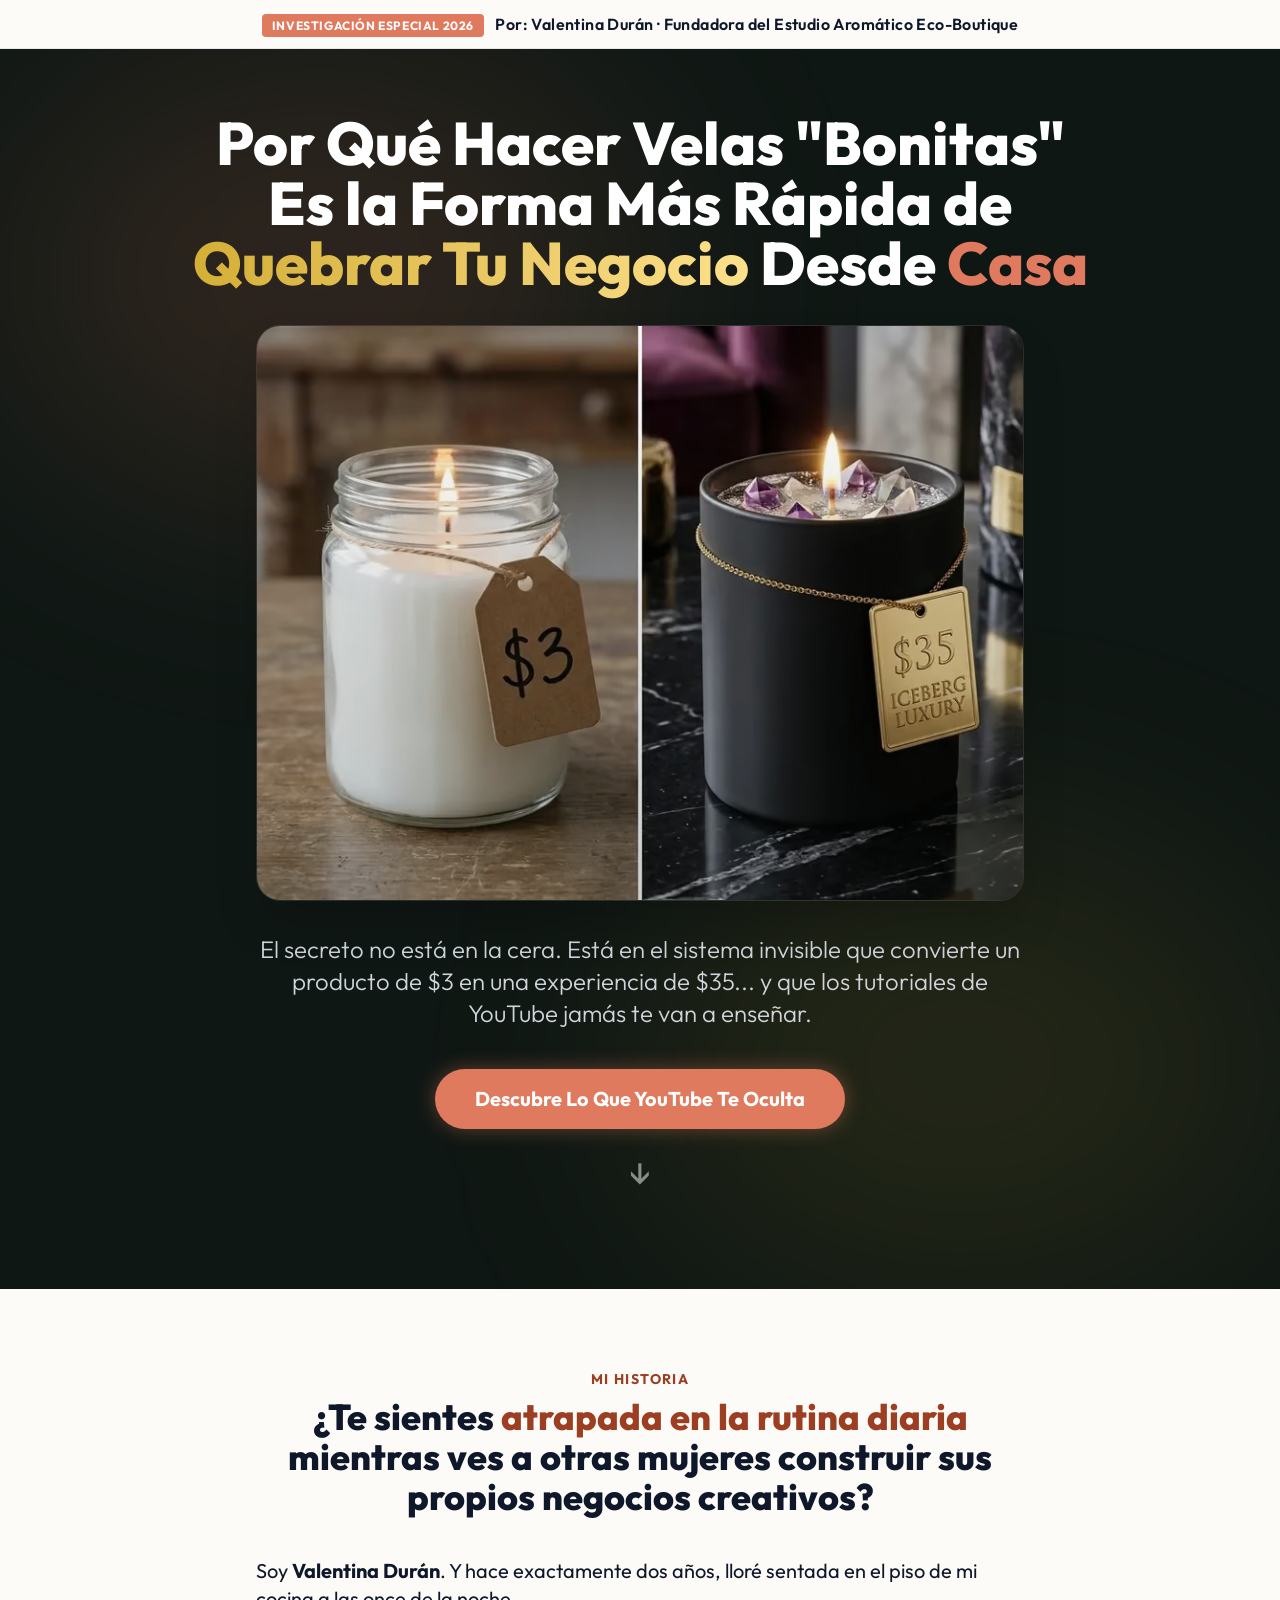
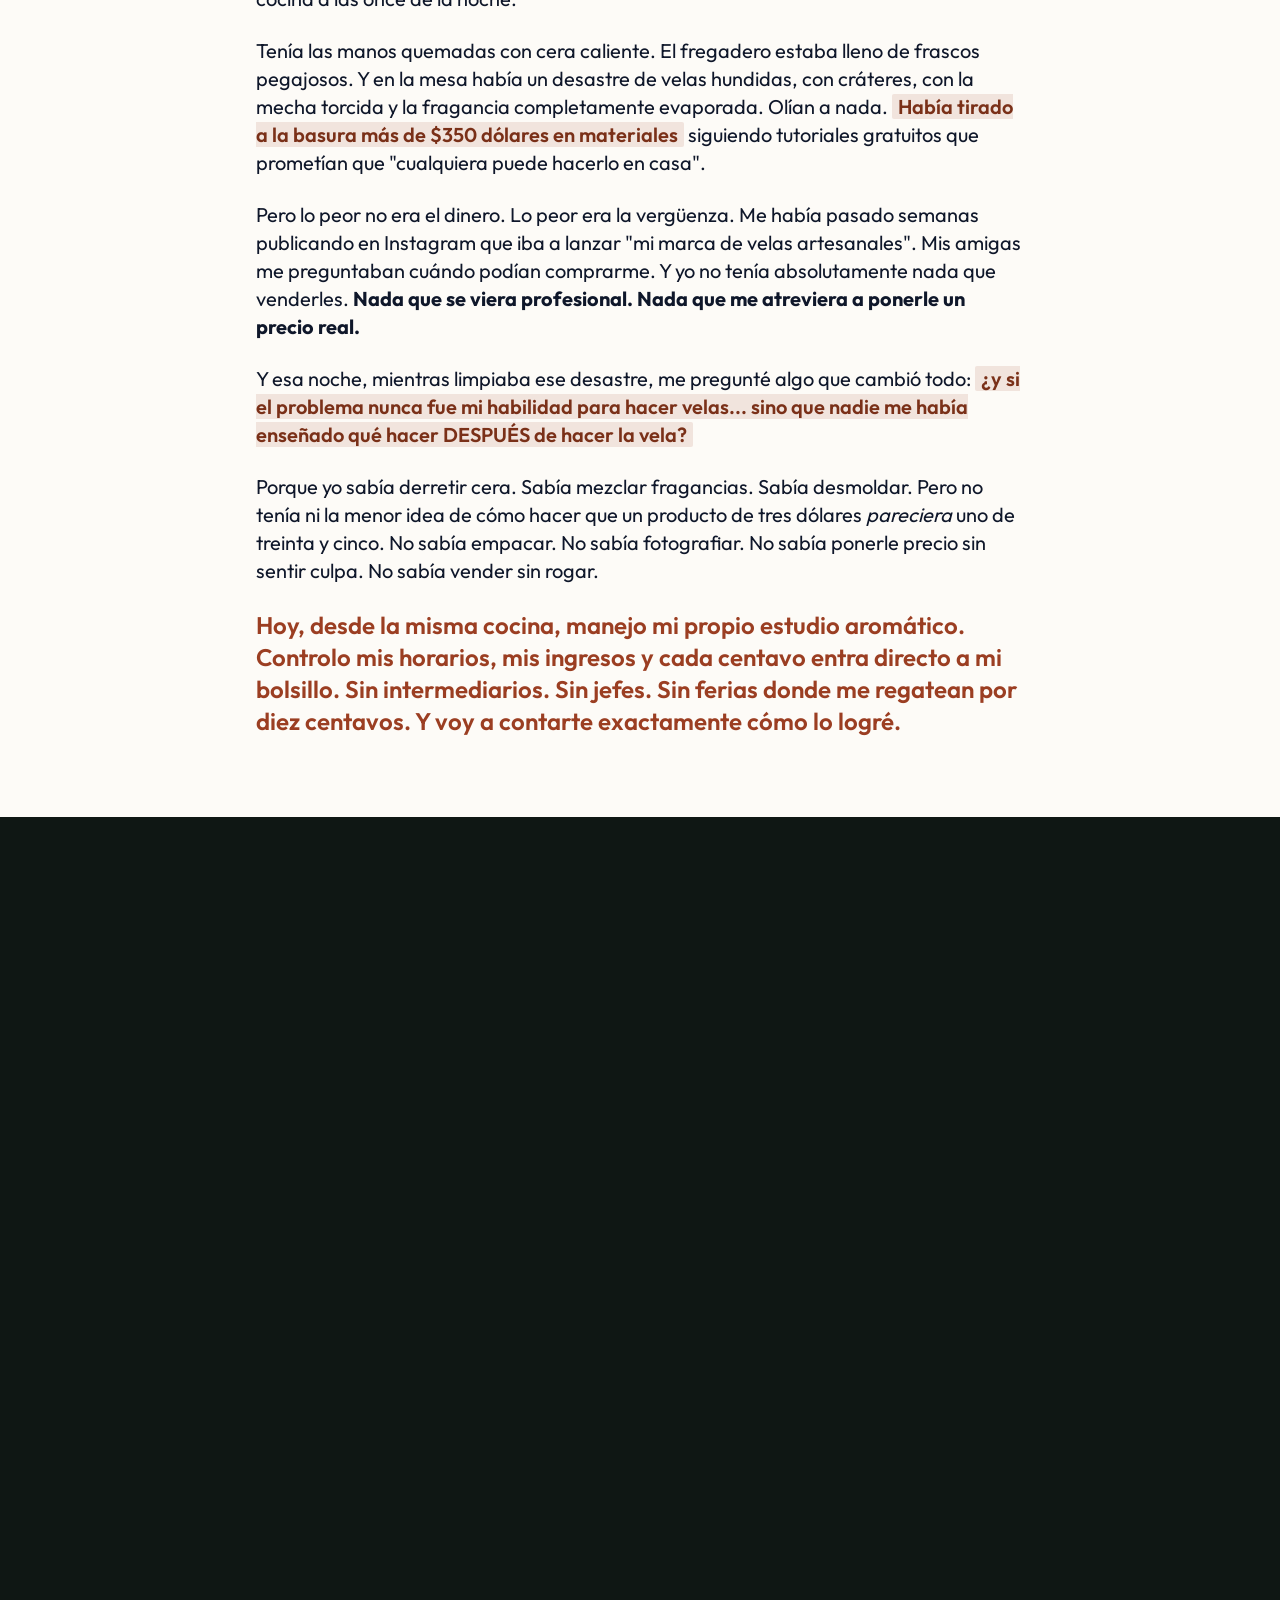
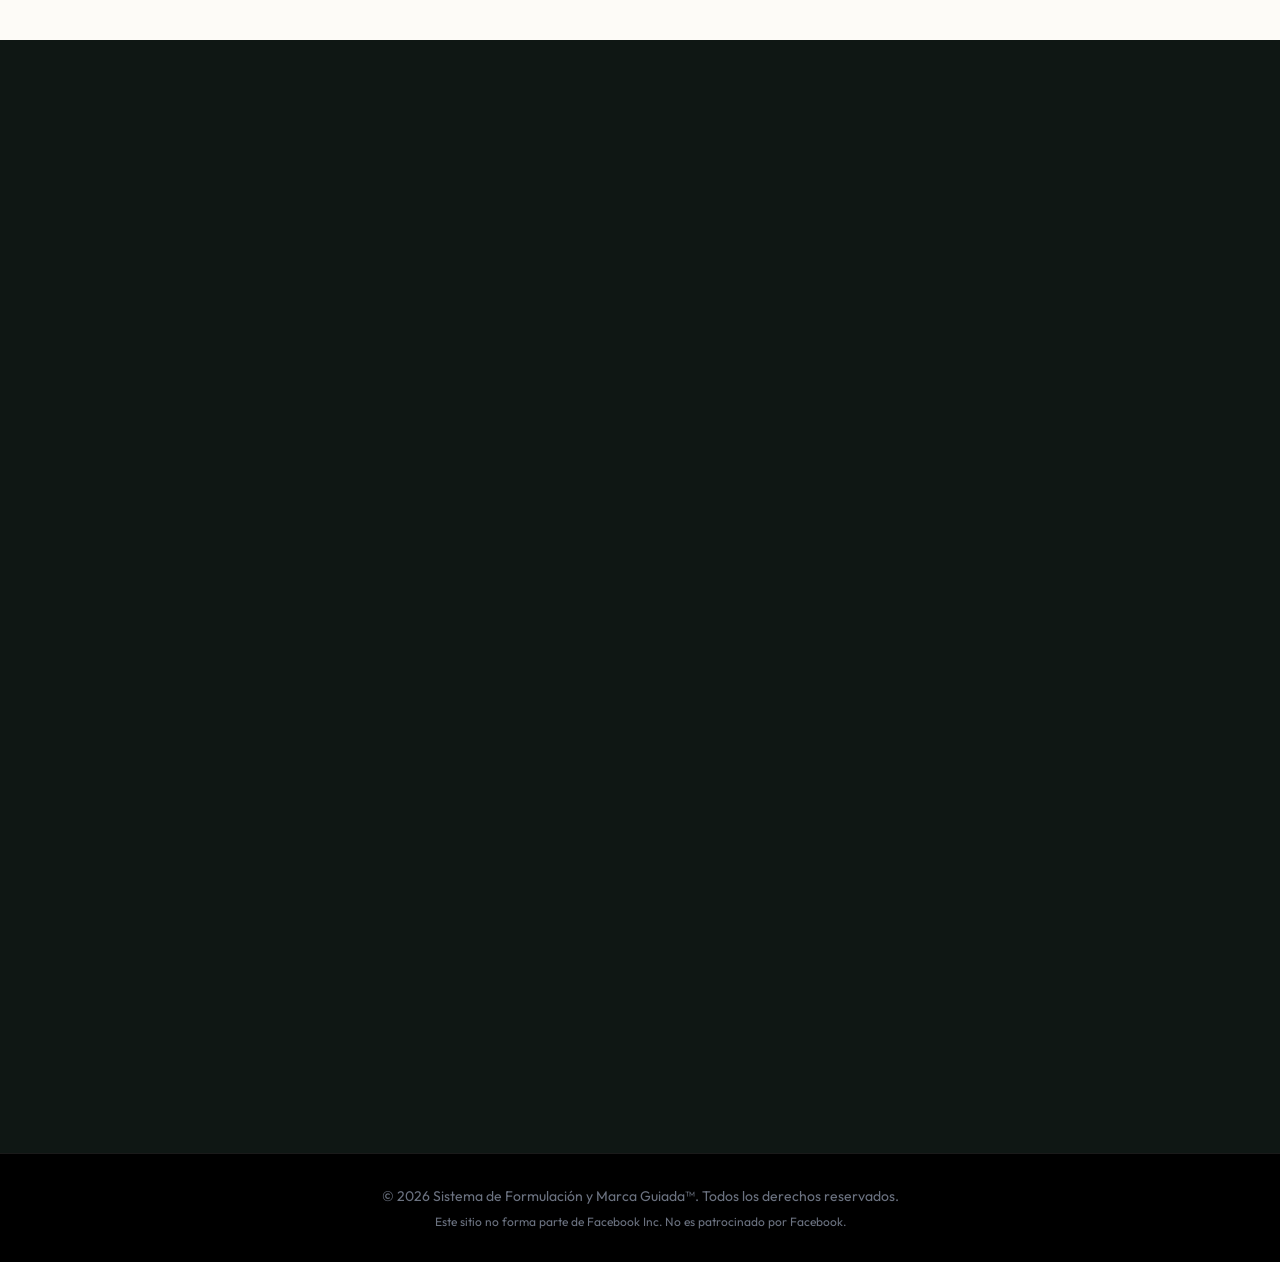
==== commit 0ecca21f: "perf: añade css crítico estable para hero" ====
--- a/index.html
+++ b/index.html
@@ -41,71 +41,140 @@
     <!-- FONT PRELOAD: Peso crítico utilizado por el H1 -->
     <link rel="preload" as="font" type="font/woff2" crossorigin href="assets/fonts/outfit-800-9.woff2">
 
-    <!-- 4. Hoja de estilos -->
-    <link rel="stylesheet" href="styles.css">
-    
-
     <style>
-        /* CSS CRITICO BÁSICO PARA EL PRIMER VIEWPORT */
-        body { margin: 0; font-family: Outfit, sans-serif; background-color: #0f1714; color: #ffffff; line-height: 1.5; overflow-x: hidden; }
+        /* CSS crítico completo para el preheader y el hero. */
+        @font-face {
+            font-family: 'Outfit';
+            font-style: normal;
+            font-weight: 300;
+            font-display: swap;
+            src: url('assets/fonts/outfit-300-1.woff2') format('woff2');
+            unicode-range: U+0000-00FF, U+0131, U+0152-0153, U+02BB-02BC, U+02C6, U+02DA, U+02DC, U+0304, U+0308, U+0329, U+2000-206F, U+20AC, U+2122, U+2191, U+2193, U+2212, U+2215, U+FEFF, U+FFFD;
+        }
+        @font-face {
+            font-family: 'Outfit';
+            font-style: normal;
+            font-weight: 400;
+            font-display: swap;
+            src: url('assets/fonts/outfit-400-3.woff2') format('woff2');
+            unicode-range: U+0000-00FF, U+0131, U+0152-0153, U+02BB-02BC, U+02C6, U+02DA, U+02DC, U+0304, U+0308, U+0329, U+2000-206F, U+20AC, U+2122, U+2191, U+2193, U+2212, U+2215, U+FEFF, U+FFFD;
+        }
+        @font-face {
+            font-family: 'Outfit';
+            font-style: normal;
+            font-weight: 600;
+            font-display: swap;
+            src: url('assets/fonts/outfit-600-5.woff2') format('woff2');
+            unicode-range: U+0000-00FF, U+0131, U+0152-0153, U+02BB-02BC, U+02C6, U+02DA, U+02DC, U+0304, U+0308, U+0329, U+2000-206F, U+20AC, U+2122, U+2191, U+2193, U+2212, U+2215, U+FEFF, U+FFFD;
+        }
+        @font-face {
+            font-family: 'Outfit';
+            font-style: normal;
+            font-weight: 700;
+            font-display: swap;
+            src: url('assets/fonts/outfit-700-7.woff2') format('woff2');
+            unicode-range: U+0000-00FF, U+0131, U+0152-0153, U+02BB-02BC, U+02C6, U+02DA, U+02DC, U+0304, U+0308, U+0329, U+2000-206F, U+20AC, U+2122, U+2191, U+2193, U+2212, U+2215, U+FEFF, U+FFFD;
+        }
+        @font-face {
+            font-family: 'Outfit';
+            font-style: normal;
+            font-weight: 800;
+            font-display: swap;
+            src: url('assets/fonts/outfit-800-9.woff2') format('woff2');
+            unicode-range: U+0000-00FF, U+0131, U+0152-0153, U+02BB-02BC, U+02C6, U+02DA, U+02DC, U+0304, U+0308, U+0329, U+2000-206F, U+20AC, U+2122, U+2191, U+2193, U+2212, U+2215, U+FEFF, U+FFFD;
+        }
+
+        *, ::before, ::after { box-sizing: border-box; border: 0 solid #e5e7eb; }
+        html { line-height: 1.5; -webkit-text-size-adjust: 100%; font-family: Outfit, sans-serif; }
+        body { margin: 0; line-height: inherit; overflow-x: hidden; background-color: #0f1714; color: #fff; font-family: Outfit, sans-serif; font-size: 1.125rem; font-weight: 400; -webkit-font-smoothing: antialiased; -moz-osx-font-smoothing: grayscale; }
+        h1, h2 { margin: 0; font-size: inherit; font-weight: inherit; }
+        a { color: inherit; text-decoration: inherit; }
+        img, svg { display: block; vertical-align: middle; }
+        img { max-width: 100%; height: auto; }
+
+        .absolute { position: absolute; }
+        .relative { position: relative; }
+        .inset-0 { inset: 0; }
+        .top-0 { top: 0; }
+        .bottom-0 { bottom: 0; }
+        .left-0 { left: 0; }
+        .right-0 { right: 0; }
+        .z-10 { z-index: 10; }
+        .mx-auto { margin-left: auto; margin-right: auto; }
+        .mb-8 { margin-bottom: 2rem; }
+        .mb-10 { margin-bottom: 2.5rem; }
+        .mr-2 { margin-right: .5rem; }
+        .mt-6 { margin-top: 1.5rem; }
+        .inline-block { display: inline-block; }
+        .h-full { height: 100%; }
+        .w-full { width: 100%; }
+        .max-w-3xl { max-width: 48rem; }
+        .max-w-4xl { max-width: 56rem; }
+        .overflow-hidden { overflow: hidden; }
+        .overflow-x-hidden { overflow-x: hidden; }
+        .rounded { border-radius: .25rem; }
+        .rounded-3xl { border-radius: 1.5rem; }
+        .rounded-full { border-radius: 9999px; }
+        .border { border-width: 1px; }
+        .border-b { border-bottom-width: 1px; }
+        .border-gray-200 { border-color: #e5e7eb; }
+        .border-white\/10 { border-color: rgba(255, 255, 255, .1); }
+        .bg-accent { background-color: #e07a5f; }
         .bg-dark { background-color: #0f1714; }
         .bg-light { background-color: #fdfbf7; }
-        .text-slate-900 { color: #0f172a; }
-        .bg-accent { background-color: #e07a5f; }
-        .text-white { color: #ffffff; }
+        .object-cover { object-fit: cover; }
+        .px-10 { padding-left: 2.5rem; padding-right: 2.5rem; }
+        .px-2\.5 { padding-left: .625rem; padding-right: .625rem; }
+        .px-4 { padding-left: 1rem; padding-right: 1rem; }
+        .py-1 { padding-top: .25rem; padding-bottom: .25rem; }
+        .py-3 { padding-top: .75rem; padding-bottom: .75rem; }
+        .py-4 { padding-top: 1rem; padding-bottom: 1rem; }
+        .pb-24 { padding-bottom: 6rem; }
+        .pt-16 { padding-top: 4rem; }
         .text-center { text-align: center; }
         .font-sans { font-family: Outfit, sans-serif; }
+        .text-4xl { font-size: 2.25rem; line-height: 2.5rem; }
         .text-lg { font-size: 1.125rem; line-height: 1.75rem; }
+        .text-sm { font-size: .875rem; line-height: 1.25rem; }
+        .text-xl { font-size: 1.25rem; line-height: 1.75rem; }
+        .text-xs { font-size: .75rem; line-height: 1rem; }
+        .font-bold { font-weight: 700; }
+        .font-extrabold { font-weight: 800; }
+        .font-light { font-weight: 300; }
+        .font-semibold { font-weight: 600; }
+        .uppercase { text-transform: uppercase; }
+        .leading-relaxed { line-height: 1.625; }
+        .leading-tight { line-height: 1.25; }
+        .tracking-wide { letter-spacing: .025em; }
+        .tracking-wider { letter-spacing: .05em; }
+        .text-accent { color: #e07a5f; }
+        .text-gray-300 { color: #d1d5db; }
+        .text-slate-900 { color: #0f172a; }
+        .text-white { color: #fff; }
+        .text-white\/50 { color: rgba(255, 255, 255, .5); }
         .antialiased { -webkit-font-smoothing: antialiased; -moz-osx-font-smoothing: grayscale; }
-        .relative { position: relative; }
-        .pt-16 { padding-top: 4rem; }
-        .pb-24 { padding-bottom: 6rem; }
-        .px-4 { padding-left: 1rem; padding-right: 1rem; }
-        .overflow-hidden { overflow: hidden; }
-        .max-w-4xl { max-width: 56rem; }
-        .mx-auto { margin-left: auto; margin-right: auto; }
-        .z-10 { z-index: 10; }
-        .text-4xl { font-size: 2.25rem; line-height: 2.5rem; }
-        .font-extrabold { font-weight: 800; }
-        .leading-tight { line-height: 1.25; }
-        .mb-8 { margin-bottom: 2rem; }
-        .text-gradient { color: transparent; -webkit-background-clip: text; background-clip: text; background-image: linear-gradient(to right, #D4AF37, #FDE08B); }
-        .text-accent { color: #e07a5f; }
+        .shadow-2xl { box-shadow: 0 25px 50px -12px rgba(0, 0, 0, .25); }
+        [aria-label="Ir a la oferta"] { box-shadow: 0 0 20px rgba(224, 122, 95, .4); }
+
+        .text-gradient { color: transparent; -webkit-background-clip: text; background-clip: text; background-image: linear-gradient(to right, #d4af37, #fde08b); }
+        .glow-orb { position: absolute; width: 50vw; height: 50vh; z-index: 0; border-radius: 50%; background: rgba(224, 122, 95, .15); filter: blur(120px); pointer-events: none; }
+        #contenido-principal > section:first-of-type .absolute.inset-0 { background-image: linear-gradient(to top, rgba(15, 23, 20, .2), transparent); }
         main > section:not(:first-of-type) { content-visibility: auto; contain-intrinsic-size: 800px; }
-        /* Fin CSS crítico */
-        html { scroll-behavior: smooth; }
-        .glow-orb { position: absolute; background: rgba(224, 122, 95, 0.15); filter: blur(120px); border-radius: 50%; z-index: 0; width: 50vw; height: 50vh; pointer-events: none; }
-        .glass-card { background: rgba(255,255,255,0.08); border: 1px solid rgba(255,255,255,0.1); border-radius: 1.5rem; box-shadow: 0 25px 50px -12px rgba(0, 0, 0, 0.5); }
-        .text-gradient { color: transparent; -webkit-background-clip: text; background-clip: text; background-image: linear-gradient(to right, #D4AF37, #FDE08B); }
-        .highlight-marker { background: rgba(224, 122, 95, 0.15); color: #E07A5F; padding: 0 0.4rem; border-radius: 0.125rem; font-weight: 600; }
-        
-        .guarantee-seal {
-            width: 140px; height: 140px; background: #0F1714; border: 3px solid #D4AF37; border-radius: 50%;
-            display: flex; flex-direction: column; align-items: center; justify-content: center; text-align: center;
-            position: relative; box-shadow: 0 0 25px rgba(212, 175, 55, 0.2); margin: 0 auto;
+
+        @media (max-width: 767px) {
+            #contenido-principal > section:first-of-type .glow-orb { filter: blur(32px); }
         }
-        .guarantee-seal::before {
-            content: ''; position: absolute; top: 6px; left: 6px; right: 6px; bottom: 6px;
-            border: 1px dashed rgba(212, 175, 55, 0.7); border-radius: 50%;
+        @media (min-width: 768px) {
+            .md\:text-base { font-size: 1rem; line-height: 1.5rem; }
+            .md\:text-xl { font-size: 1.25rem; line-height: 1.75rem; }
+            .md\:text-2xl { font-size: 1.5rem; line-height: 2rem; }
+            .md\:text-6xl { font-size: 3.75rem; line-height: 1; }
         }
-        .guarantee-seal .days { font-size: 2.5rem; font-weight: 800; color: #D4AF37; line-height: 1; margin-top: 5px; }
-        .guarantee-seal .text { font-size: 0.65rem; font-weight: 700; color: #FDE08B; text-transform: uppercase; letter-spacing: 1px; margin-top: 4px; padding: 0 10px; }
-
-        .accordion-content { transition: max-height 0.3s ease-in-out, padding 0.3s ease-in-out; max-height: 0; overflow: hidden; padding-top: 0; padding-bottom: 0; }
-        .accordion-content.open { max-height: 400px; padding-top: 1rem; padding-bottom: 1rem; }
-        .accordion-btn svg { transition: transform 0.3s ease; }
-        .accordion-btn.open svg { transform: rotate(180deg); }
-
-        /* WCAG AA Fix: text-accent en fondos claros → versión oscura para contraste 4.5:1+ */
-        .bg-light .text-accent,
-        section.bg-light .text-accent,
-        .bg-light h2.text-accent,
-        .bg-light h3 .text-accent,
-        .bg-light p .text-accent,
-        .bg-light span.text-accent { color: #9B3E22 !important; }
-        /* highlight-marker en bg-light también */
-        .bg-light .highlight-marker { background: rgba(155, 62, 34, 0.12); color: #7A3018; }
     </style>
+
+    <!-- 4. Hoja de estilos no bloqueante; el bloque crítico anterior cubre el primer viewport. -->
+    <link rel="preload" as="style" href="styles.css" onload="this.onload=null;this.rel='stylesheet'">
+    <noscript><link rel="stylesheet" href="styles.css"></noscript>
 </head>
 <!-- 
 HIPÓTESIS ASUMIDAS (CÓDIGOS REPTILIANOS):
--- a/styles.css
+++ b/styles.css
@@ -80,6 +80,37 @@
   unicode-range: U+0000-00FF, U+0131, U+0152-0153, U+02BB-02BC, U+02C6, U+02DA, U+02DC, U+0304, U+0308, U+0329, U+2000-206F, U+20AC, U+2122, U+2191, U+2193, U+2212, U+2215, U+FEFF, U+FFFD;
 }
 
+/* Reglas no críticas conservadas fuera del bloque inline. */
+html { scroll-behavior: smooth; }
+.glass-card { background: rgba(255,255,255,0.08); border: 1px solid rgba(255,255,255,0.1); border-radius: 1.5rem; box-shadow: 0 25px 50px -12px rgba(0, 0, 0, 0.5); }
+.highlight-marker { background: rgba(224, 122, 95, 0.15); color: #E07A5F; padding: 0 0.4rem; border-radius: 0.125rem; font-weight: 600; }
+
+.guarantee-seal {
+  width: 140px; height: 140px; background: #0F1714; border: 3px solid #D4AF37; border-radius: 50%;
+  display: flex; flex-direction: column; align-items: center; justify-content: center; text-align: center;
+  position: relative; box-shadow: 0 0 25px rgba(212, 175, 55, 0.2); margin: 0 auto;
+}
+.guarantee-seal::before {
+  content: ''; position: absolute; top: 6px; left: 6px; right: 6px; bottom: 6px;
+  border: 1px dashed rgba(212, 175, 55, 0.7); border-radius: 50%;
+}
+.guarantee-seal .days { font-size: 2.5rem; font-weight: 800; color: #D4AF37; line-height: 1; margin-top: 5px; }
+.guarantee-seal .text { font-size: 0.65rem; font-weight: 700; color: #FDE08B; text-transform: uppercase; letter-spacing: 1px; margin-top: 4px; padding: 0 10px; }
+
+.accordion-content { transition: max-height 0.3s ease-in-out, padding 0.3s ease-in-out; max-height: 0; overflow: hidden; padding-top: 0; padding-bottom: 0; }
+.accordion-content.open { max-height: 400px; padding-top: 1rem; padding-bottom: 1rem; }
+.accordion-btn svg { transition: transform 0.3s ease; }
+.accordion-btn.open svg { transform: rotate(180deg); }
+
+/* WCAG AA: variante oscura de text-accent sobre fondos claros. */
+.bg-light .text-accent,
+section.bg-light .text-accent,
+.bg-light h2.text-accent,
+.bg-light h3 .text-accent,
+.bg-light p .text-accent,
+.bg-light span.text-accent { color: #9B3E22 !important; }
+.bg-light .highlight-marker { background: rgba(155, 62, 34, 0.12); color: #7A3018; }
+
 /* Reduce el coste de pintura de los orbes del primer viewport solo en móvil. */
 @media (max-width: 767px) {
   #contenido-principal > section:first-of-type .glow-orb {
--- a/styles.css
+++ b/styles.css
@@ -80,6 +80,37 @@
   unicode-range: U+0000-00FF, U+0131, U+0152-0153, U+02BB-02BC, U+02C6, U+02DA, U+02DC, U+0304, U+0308, U+0329, U+2000-206F, U+20AC, U+2122, U+2191, U+2193, U+2212, U+2215, U+FEFF, U+FFFD;
 }
 
+/* Reglas no críticas conservadas fuera del bloque inline. */
+html { scroll-behavior: smooth; }
+.glass-card { background: rgba(255,255,255,0.08); border: 1px solid rgba(255,255,255,0.1); border-radius: 1.5rem; box-shadow: 0 25px 50px -12px rgba(0, 0, 0, 0.5); }
+.highlight-marker { background: rgba(224, 122, 95, 0.15); color: #E07A5F; padding: 0 0.4rem; border-radius: 0.125rem; font-weight: 600; }
+
+.guarantee-seal {
+  width: 140px; height: 140px; background: #0F1714; border: 3px solid #D4AF37; border-radius: 50%;
+  display: flex; flex-direction: column; align-items: center; justify-content: center; text-align: center;
+  position: relative; box-shadow: 0 0 25px rgba(212, 175, 55, 0.2); margin: 0 auto;
+}
+.guarantee-seal::before {
+  content: ''; position: absolute; top: 6px; left: 6px; right: 6px; bottom: 6px;
+  border: 1px dashed rgba(212, 175, 55, 0.7); border-radius: 50%;
+}
+.guarantee-seal .days { font-size: 2.5rem; font-weight: 800; color: #D4AF37; line-height: 1; margin-top: 5px; }
+.guarantee-seal .text { font-size: 0.65rem; font-weight: 700; color: #FDE08B; text-transform: uppercase; letter-spacing: 1px; margin-top: 4px; padding: 0 10px; }
+
+.accordion-content { transition: max-height 0.3s ease-in-out, padding 0.3s ease-in-out; max-height: 0; overflow: hidden; padding-top: 0; padding-bottom: 0; }
+.accordion-content.open { max-height: 400px; padding-top: 1rem; padding-bottom: 1rem; }
+.accordion-btn svg { transition: transform 0.3s ease; }
+.accordion-btn.open svg { transform: rotate(180deg); }
+
+/* WCAG AA: variante oscura de text-accent sobre fondos claros. */
+.bg-light .text-accent,
+section.bg-light .text-accent,
+.bg-light h2.text-accent,
+.bg-light h3 .text-accent,
+.bg-light p .text-accent,
+.bg-light span.text-accent { color: #9B3E22 !important; }
+.bg-light .highlight-marker { background: rgba(155, 62, 34, 0.12); color: #7A3018; }
+
 /* Reduce el coste de pintura de los orbes del primer viewport solo en móvil. */
 @media (max-width: 767px) {
   #contenido-principal > section:first-of-type .glow-orb {
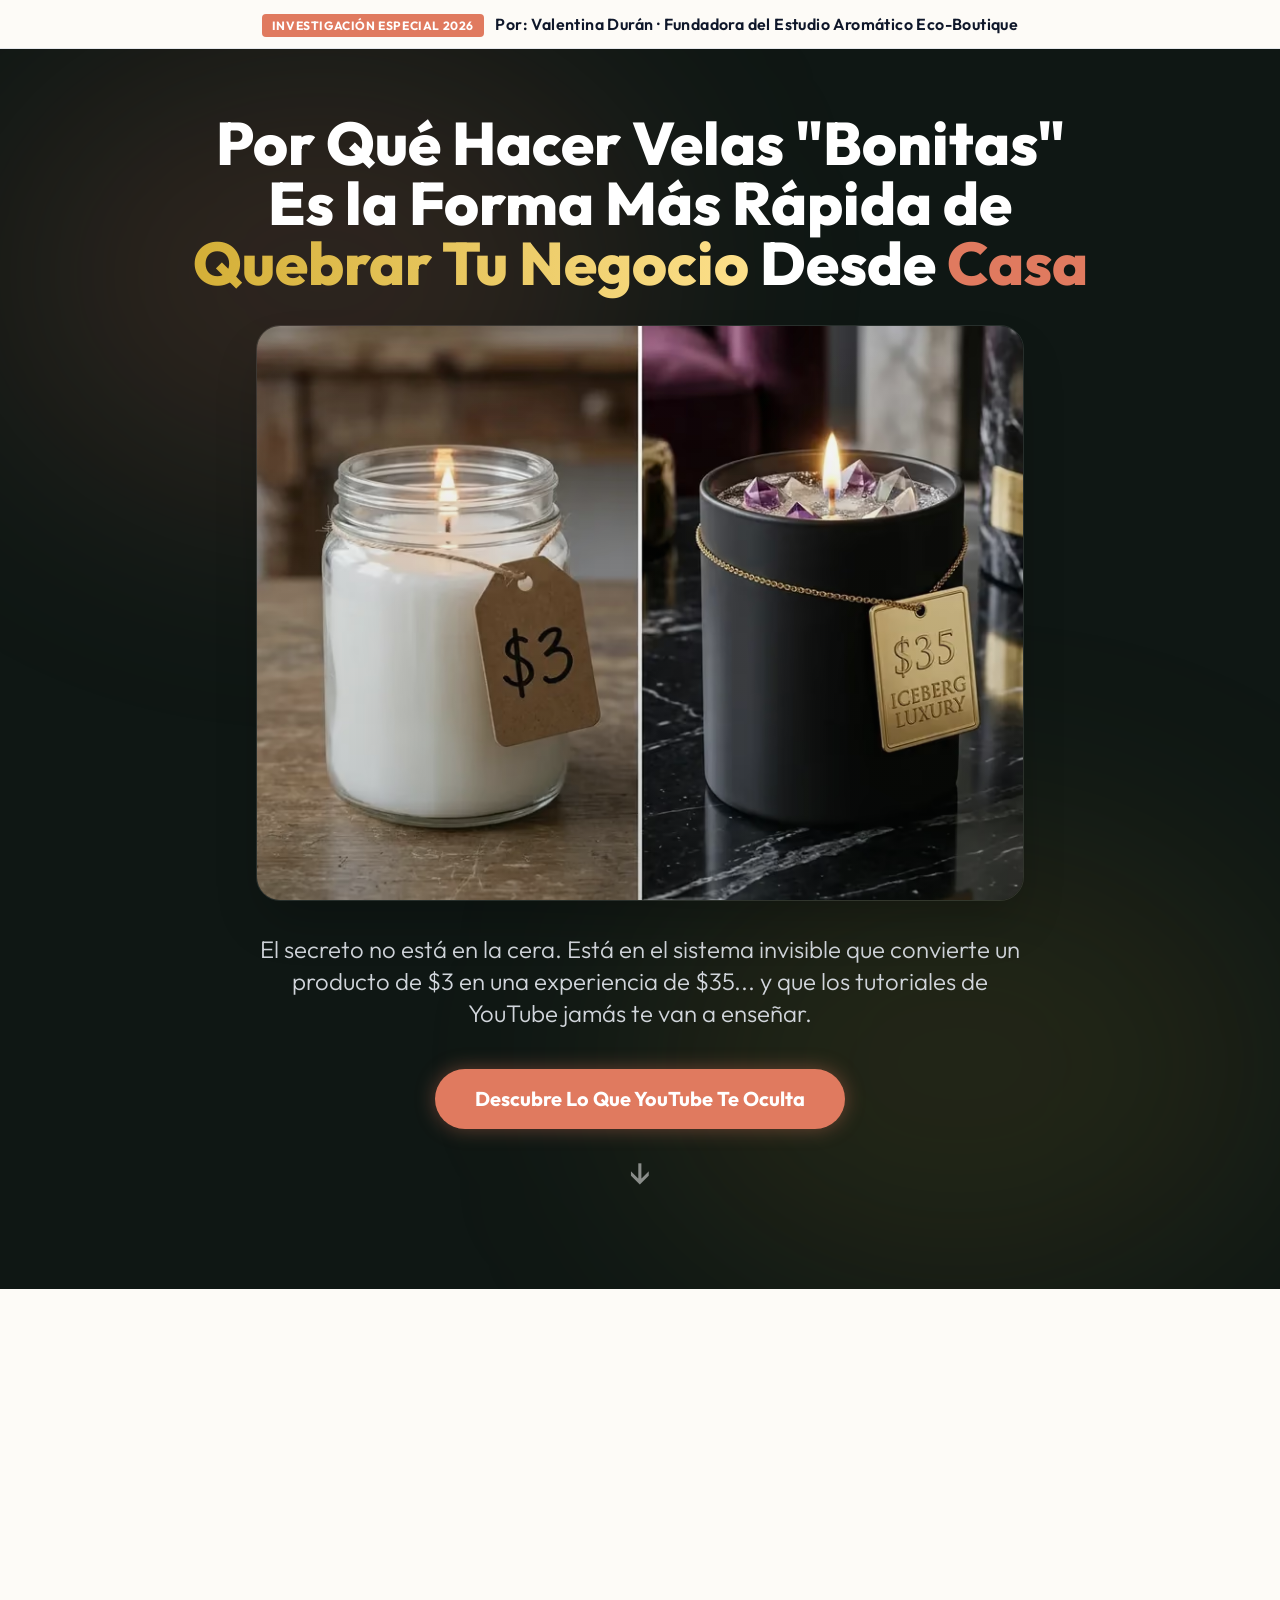
==== commit c5d1bae2: "revert: restaura blur móvil validado" ====
(no text change in the page or its own stylesheets)
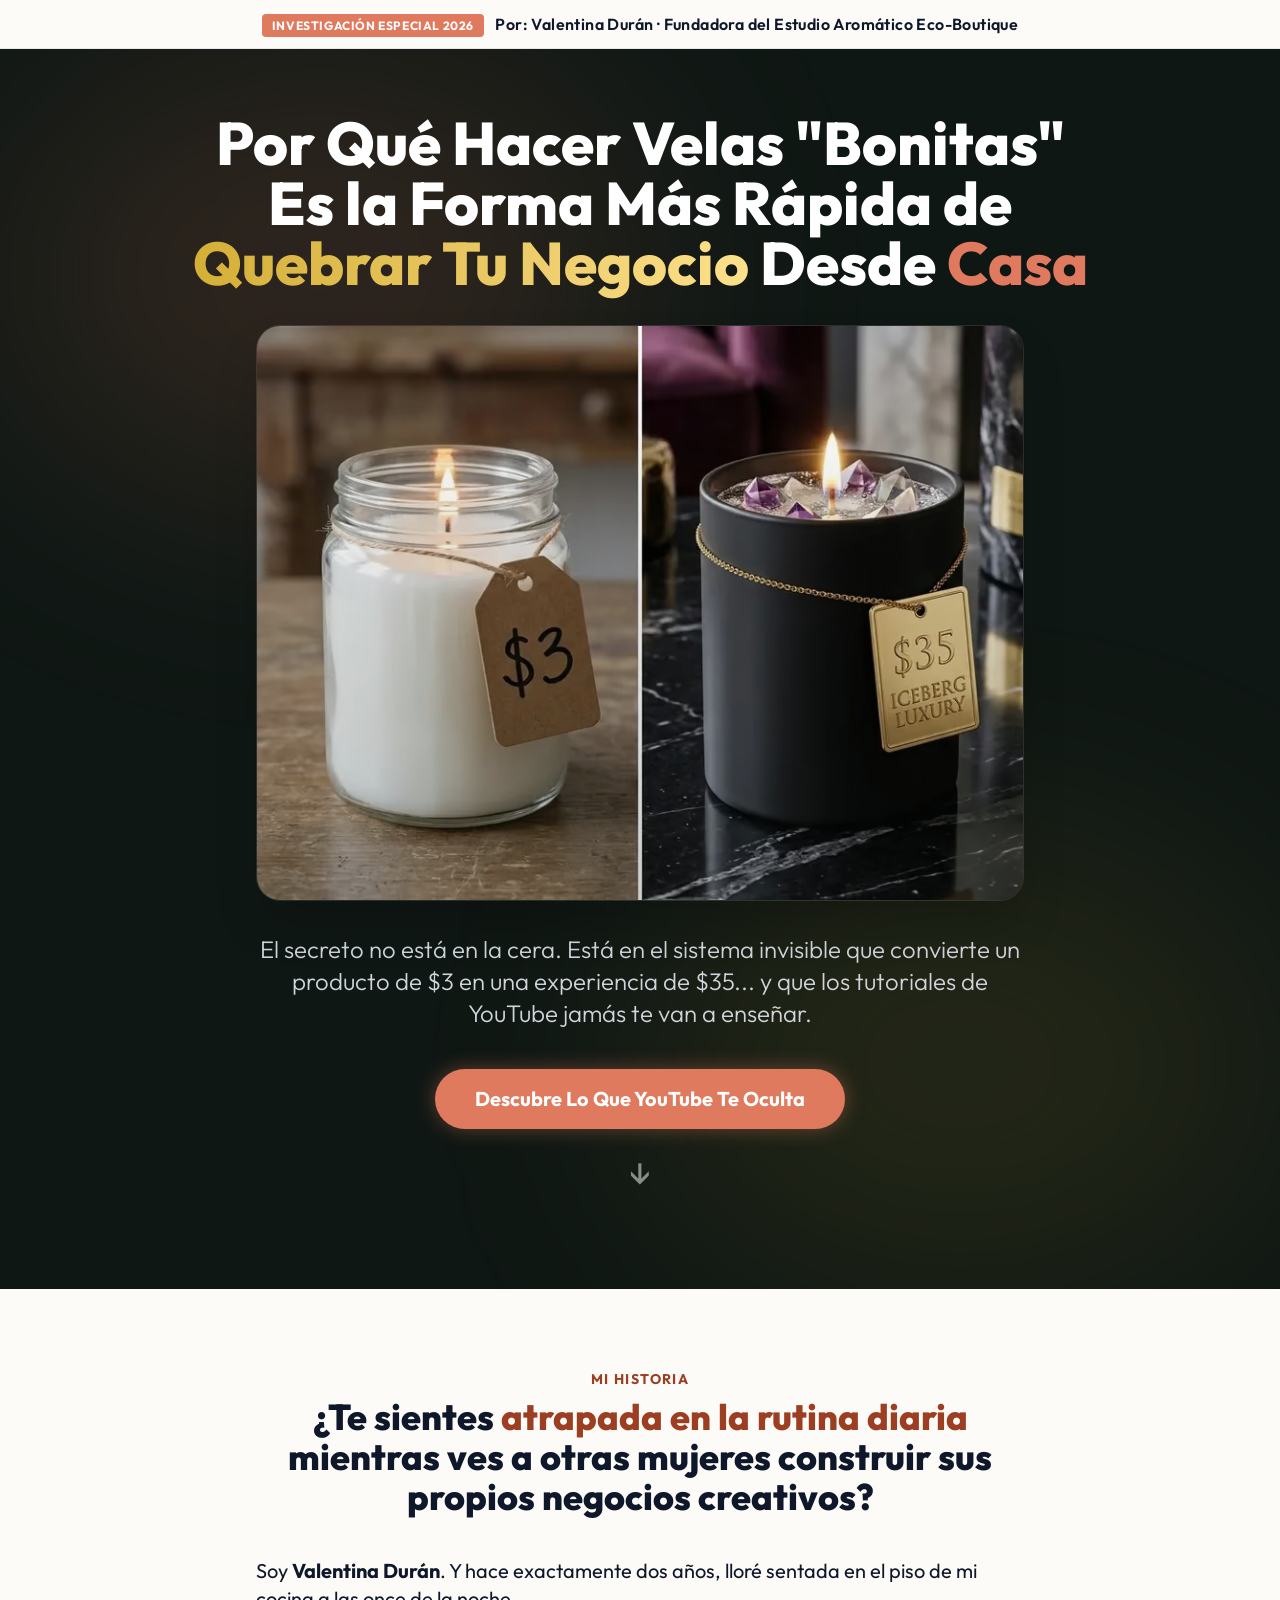
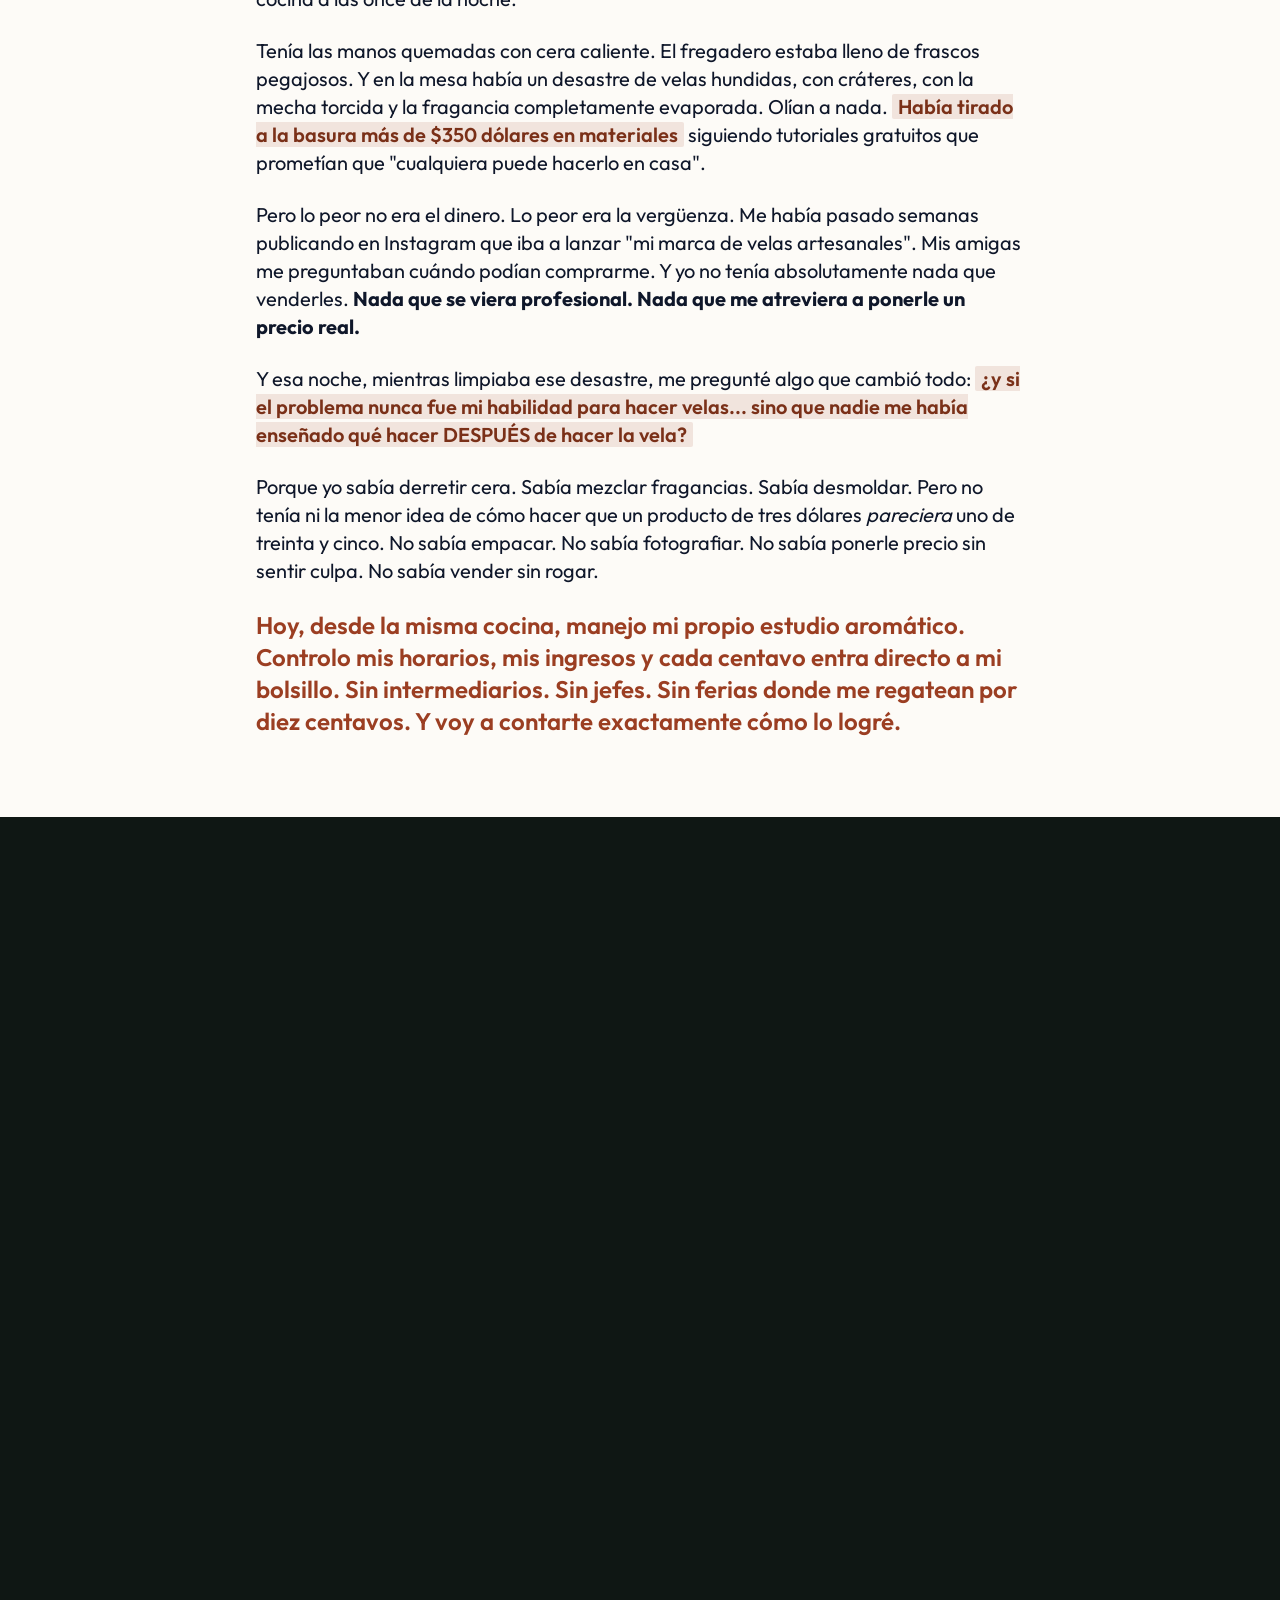
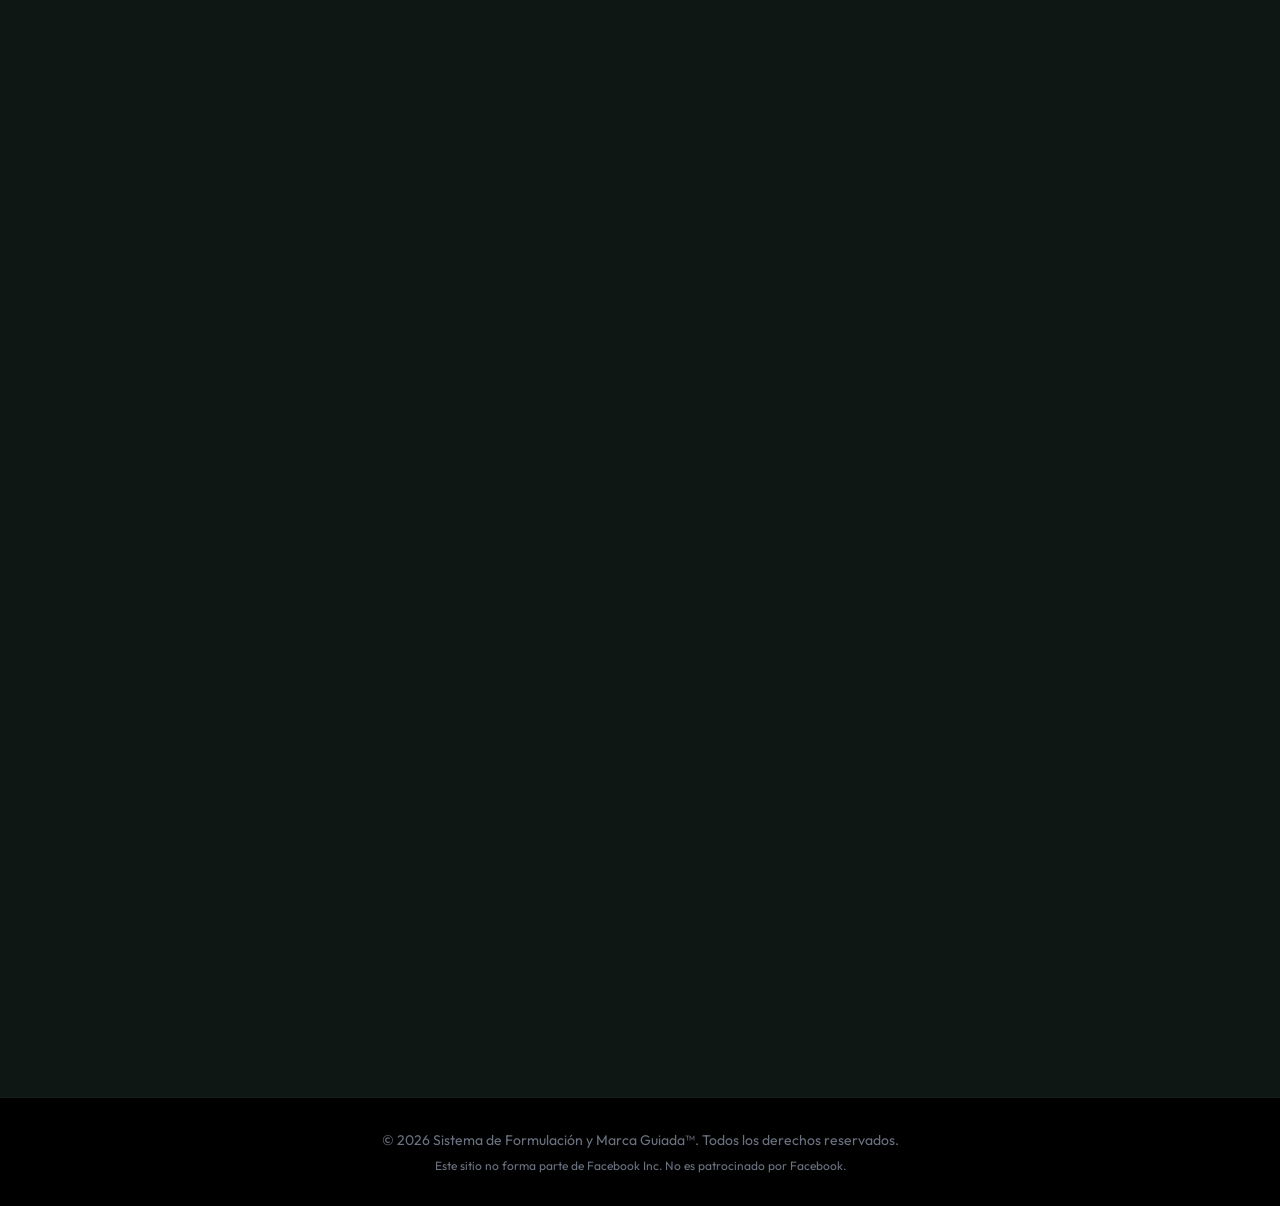
==== commit 55e0e84b: "perf: reduce imágenes repetidas de velas" ====
--- a/index.html
+++ b/index.html
@@ -476,7 +476,7 @@
         </div>
     </section>
 
-    <!-- BLOQUE 6.5: GALERÍA DE CREACIONES Y TÉCNICAS (6 TIPOS DE VELAS) -->
+    <!-- BLOQUE 6.5: GALERÍA DE CREACIONES Y TÉCNICAS (4 TIPOS DE VELAS) -->
     <section class="bg-dark py-20 px-4 relative overflow-hidden">
         <div class="glow-orb top-1/3 left-1/4"></div>
         <div class="glow-orb bottom-1/4 right-1/4" style="background: rgba(212, 175, 55, 0.12);"></div>
@@ -485,14 +485,14 @@
             <div class="text-center mb-16">
                 <h2 class="text-sm uppercase tracking-widest text-accent font-bold mb-2">Catálogo de Habilidades</h2>
                 <h3 class="text-3xl md:text-5xl font-bold">Una Muestra De Las Técnicas Premium Que <span class="text-gradient">Dominarás</span></h3>
-                <p class="text-gray-300 text-lg mt-4 max-w-2xl mx-auto">Estas son solo 6 de las decenas de creaciones artesanales de alto impacto visual y sensorial que aprenderás, diseñadas específicamente para venderse a precios premium en redes sociales.</p>
-            </div>
-
-            <div class="grid md:grid-cols-2 lg:grid-cols-3 gap-8">
+                <p class="text-gray-300 text-lg mt-4 max-w-2xl mx-auto">Estas son solo 4 de las decenas de creaciones artesanales de alto impacto visual y sensorial que aprenderás, diseñadas específicamente para venderse a precios premium en redes sociales.</p>
+            </div>
+
+            <div class="grid md:grid-cols-2 gap-8 max-w-4xl mx-auto">
                 <!-- Vela 1: Iceberg -->
                 <div class="glass-card overflow-hidden group hover:border-gold/50 transition-all duration-300 transform hover:-translate-y-2">
                     <div class="relative h-64 overflow-hidden">
-                        <img src="assets/vela_iceberg.webp" alt="Vela Iceberg en Gel" class="w-full h-full object-cover group-hover:scale-110 transition-transform duration-500" onerror="this.style.display='none'" loading="lazy" width="400" height="400">
+                        <img src="assets/vela_iceberg.webp" alt="Vela Iceberg en Gel" class="w-full h-full object-cover group-hover:scale-110 transition-transform duration-500" onerror="this.style.display='none'" loading="lazy" decoding="async" width="400" height="400">
                         <div class="absolute inset-0 bg-gradient-to-t from-dark via-dark/30 to-transparent"></div>
                         <div class="absolute top-3 right-3 bg-accent/90 text-white text-xs font-bold px-3 py-1 rounded-full uppercase tracking-wider">Técnica Gel</div>
                     </div>
@@ -502,23 +502,10 @@
                     </div>
                 </div>
 
-                <!-- Vela 2: Marmolizada -->
-                <div class="glass-card overflow-hidden group hover:border-gold/50 transition-all duration-300 transform hover:-translate-y-2">
-                    <div class="relative h-64 overflow-hidden">
-                        <img src="assets/vela_marmolizada.webp" alt="Vela Marmolizada Premium" class="w-full h-full object-cover group-hover:scale-110 transition-transform duration-500" onerror="this.style.display='none'" loading="lazy" width="400" height="400">
-                        <div class="absolute inset-0 bg-gradient-to-t from-dark via-dark/30 to-transparent"></div>
-                        <div class="absolute top-3 right-3 bg-gold/90 text-slate-900 text-xs font-bold px-3 py-1 rounded-full uppercase tracking-wider">Acabado Lujo</div>
-                    </div>
-                    <div class="p-6">
-                        <h4 class="text-2xl font-bold text-white mb-2">Vela Marmolizada</h4>
-                        <p class="text-base md:text-lg text-gray-300 leading-relaxed">Técnica de veteado orgánico simulando piedra de mármol pulida con pigmentos naturales de alta fijación.</p>
-                    </div>
-                </div>
-
                 <!-- Vela 3: Suculenta -->
                 <div class="glass-card overflow-hidden group hover:border-gold/50 transition-all duration-300 transform hover:-translate-y-2">
                     <div class="relative h-64 overflow-hidden">
-                        <img src="assets/vela_suculenta.webp" alt="Vela Suculenta Botánica" class="w-full h-full object-cover group-hover:scale-110 transition-transform duration-500" onerror="this.style.display='none'" loading="lazy" width="400" height="400">
+                        <img src="assets/vela_suculenta.webp" alt="Vela Suculenta Botánica" class="w-full h-full object-cover group-hover:scale-110 transition-transform duration-500" onerror="this.style.display='none'" loading="lazy" decoding="async" width="400" height="400">
                         <div class="absolute inset-0 bg-gradient-to-t from-dark via-dark/30 to-transparent"></div>
                         <div class="absolute top-3 right-3 bg-emerald-600/90 text-white text-xs font-bold px-3 py-1 rounded-full uppercase tracking-wider">Hiper-Realista</div>
                     </div>
@@ -531,7 +518,7 @@
                 <!-- Vela 4: Repostería -->
                 <div class="glass-card overflow-hidden group hover:border-gold/50 transition-all duration-300 transform hover:-translate-y-2">
                     <div class="relative h-64 overflow-hidden">
-                        <img src="assets/vela_reposteria.webp" alt="Vela Estilo Repostería" class="w-full h-full object-cover group-hover:scale-110 transition-transform duration-500" onerror="this.style.display='none'" loading="lazy" width="400" height="400">
+                        <img src="assets/vela_reposteria.webp" alt="Vela Estilo Repostería" class="w-full h-full object-cover group-hover:scale-110 transition-transform duration-500" onerror="this.style.display='none'" loading="lazy" decoding="async" width="400" height="400">
                         <div class="absolute inset-0 bg-gradient-to-t from-dark via-dark/30 to-transparent"></div>
                         <div class="absolute top-3 right-3 bg-pink-600/90 text-white text-xs font-bold px-3 py-1 rounded-full uppercase tracking-wider">Viral TikTok</div>
                     </div>
@@ -541,23 +528,10 @@
                     </div>
                 </div>
 
-                <!-- Vela 5: Microperlada -->
-                <div class="glass-card overflow-hidden group hover:border-gold/50 transition-all duration-300 transform hover:-translate-y-2">
-                    <div class="relative h-64 overflow-hidden">
-                        <img src="assets/vela_microperlada.webp" alt="Vela Microperlada" class="w-full h-full object-cover group-hover:scale-110 transition-transform duration-500" onerror="this.style.display='none'" loading="lazy" width="400" height="400">
-                        <div class="absolute inset-0 bg-gradient-to-t from-dark via-dark/30 to-transparent"></div>
-                        <div class="absolute top-3 right-3 bg-purple-600/90 text-white text-xs font-bold px-3 py-1 rounded-full uppercase tracking-wider">Textura Fina</div>
-                    </div>
-                    <div class="p-6">
-                        <h4 class="text-2xl font-bold text-white mb-2">Vela Cera Microperlada</h4>
-                        <p class="text-base md:text-lg text-gray-300 leading-relaxed">Cera granulada de combustión ultralenta y quemado parejo, ideal para recipientes cilíndricos y centros de mesa.</p>
-                    </div>
-                </div>
-
                 <!-- Vela 6: Capuchino -->
                 <div class="glass-card overflow-hidden group hover:border-gold/50 transition-all duration-300 transform hover:-translate-y-2">
                     <div class="relative h-64 overflow-hidden">
-                        <img src="assets/vela_capuchino.webp" alt="Vela Estilo Capuchino" class="w-full h-full object-cover group-hover:scale-110 transition-transform duration-500" onerror="this.style.display='none'" loading="lazy" width="400" height="400">
+                        <img src="assets/vela_capuchino.webp" alt="Vela Estilo Capuchino" class="w-full h-full object-cover group-hover:scale-110 transition-transform duration-500" onerror="this.style.display='none'" loading="lazy" decoding="async" width="400" height="400">
                         <div class="absolute inset-0 bg-gradient-to-t from-dark via-dark/30 to-transparent"></div>
                         <div class="absolute top-3 right-3 bg-amber-700/90 text-white text-xs font-bold px-3 py-1 rounded-full uppercase tracking-wider">Aroma Café</div>
                     </div>
